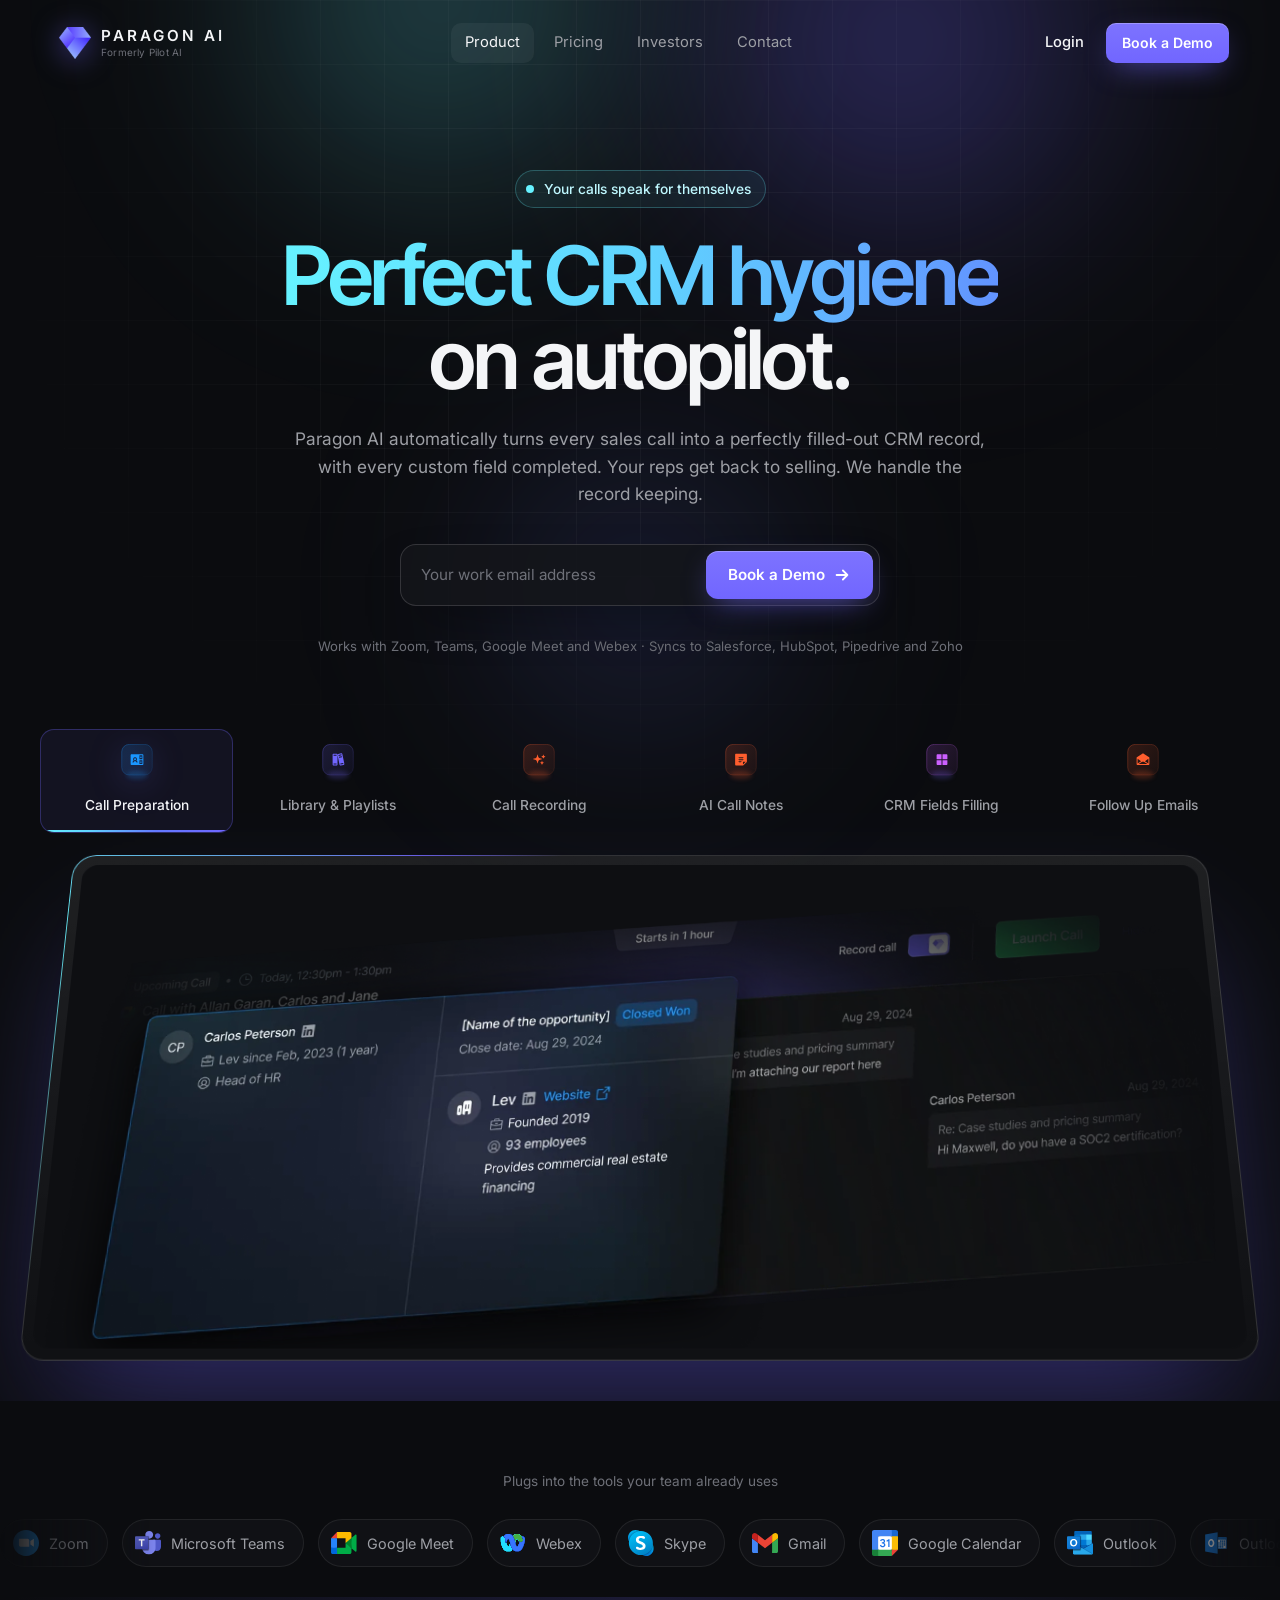
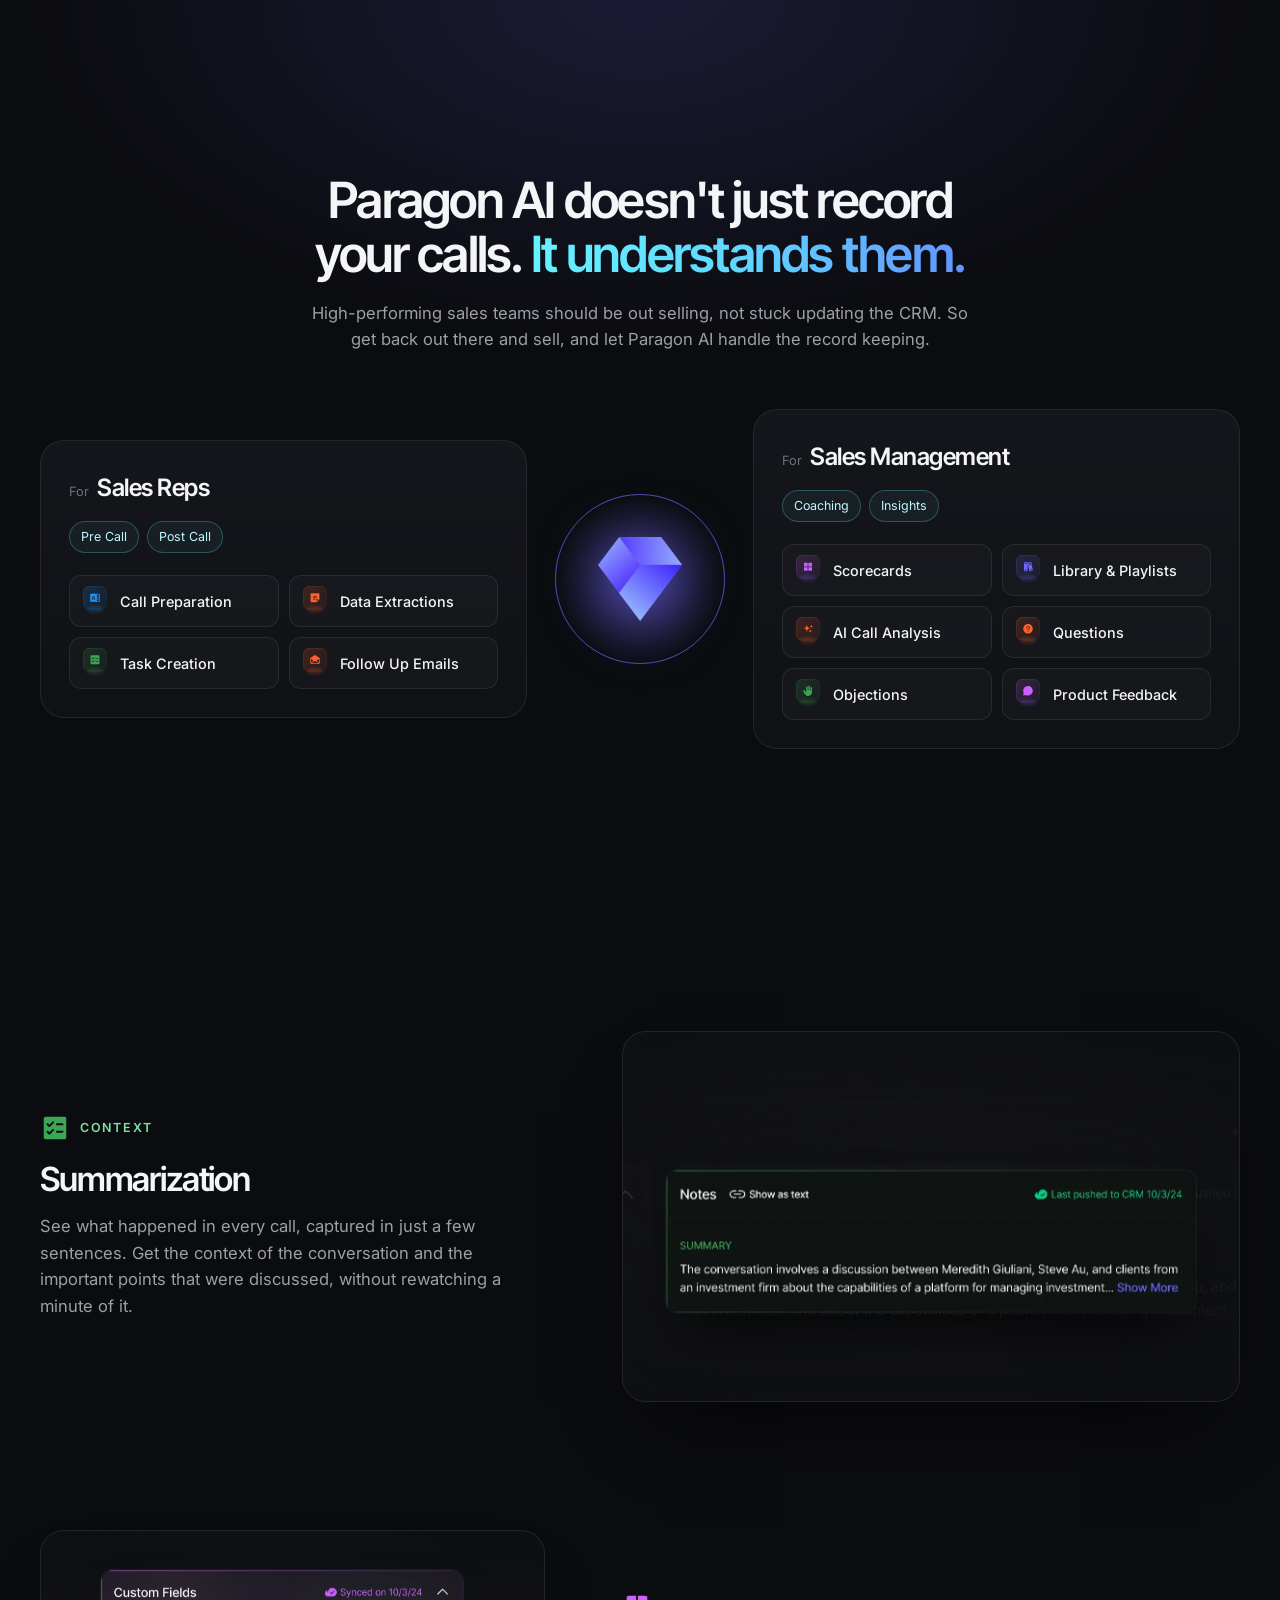
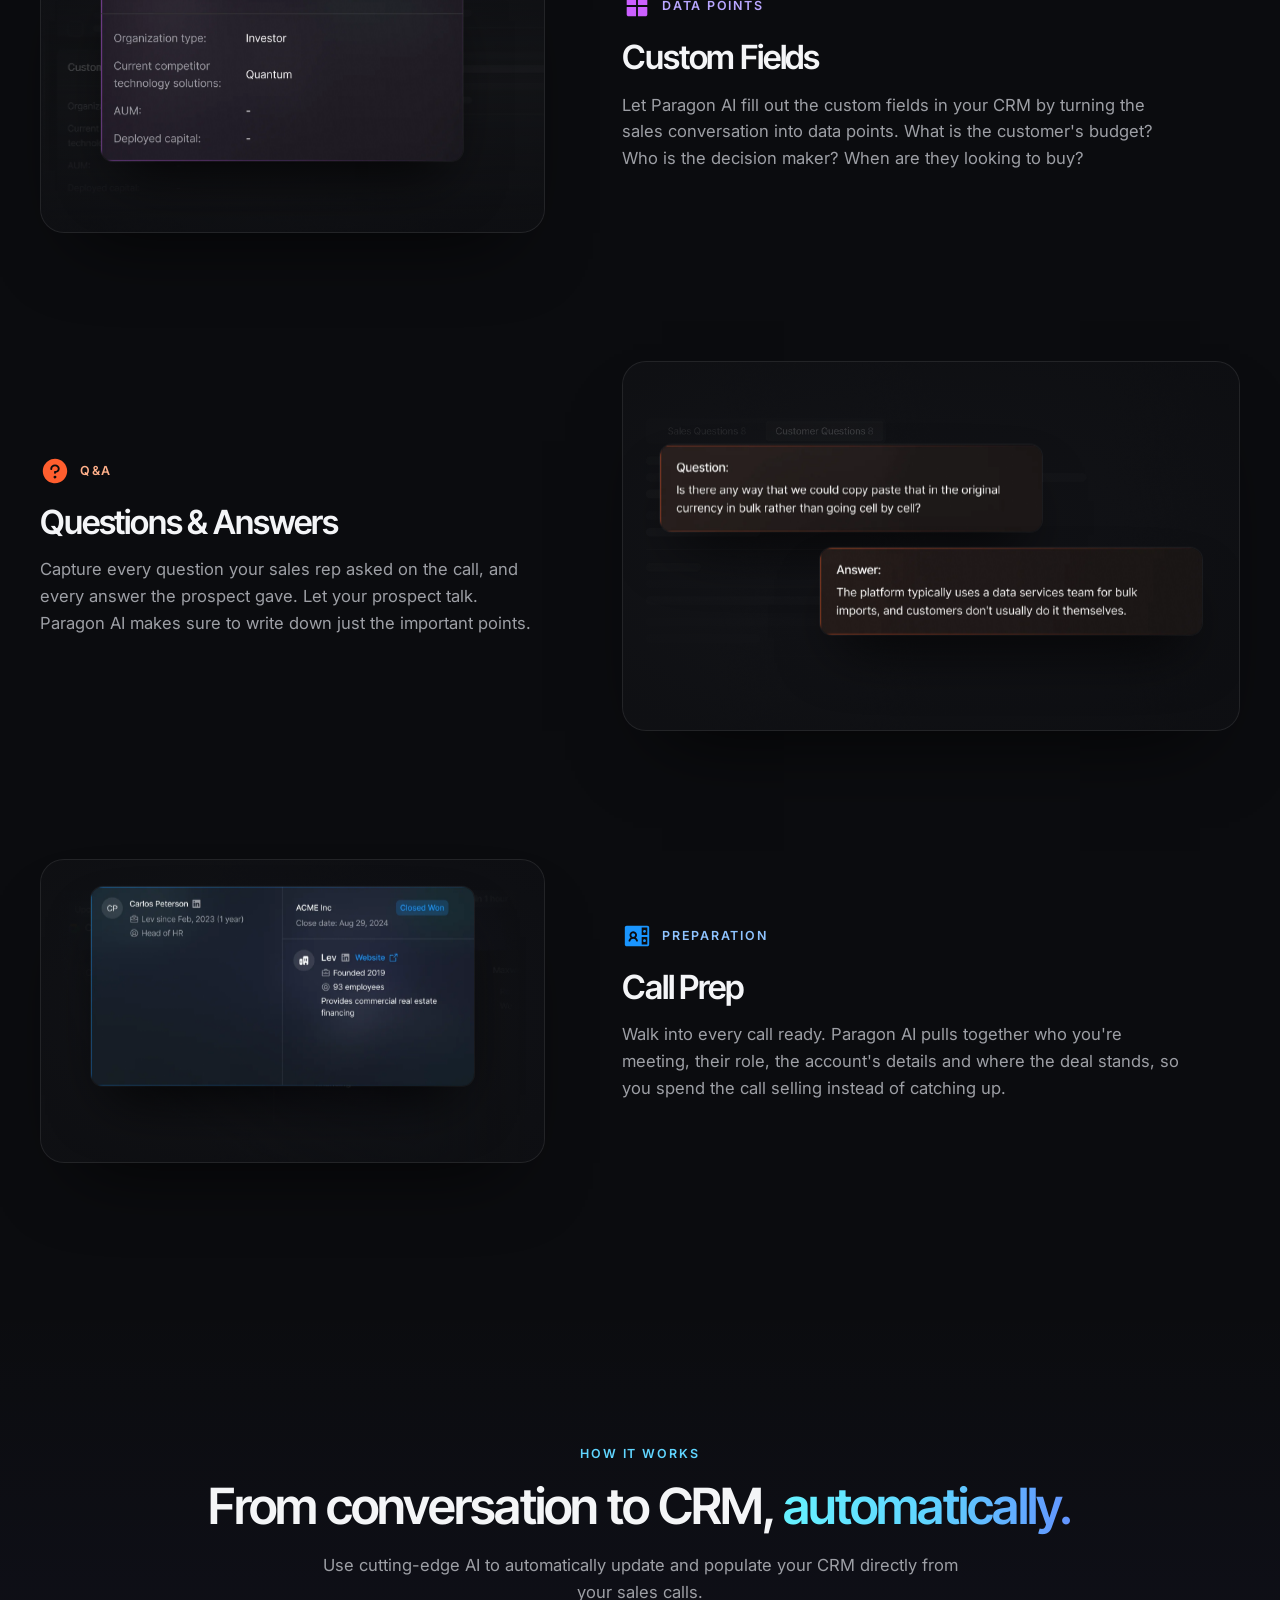
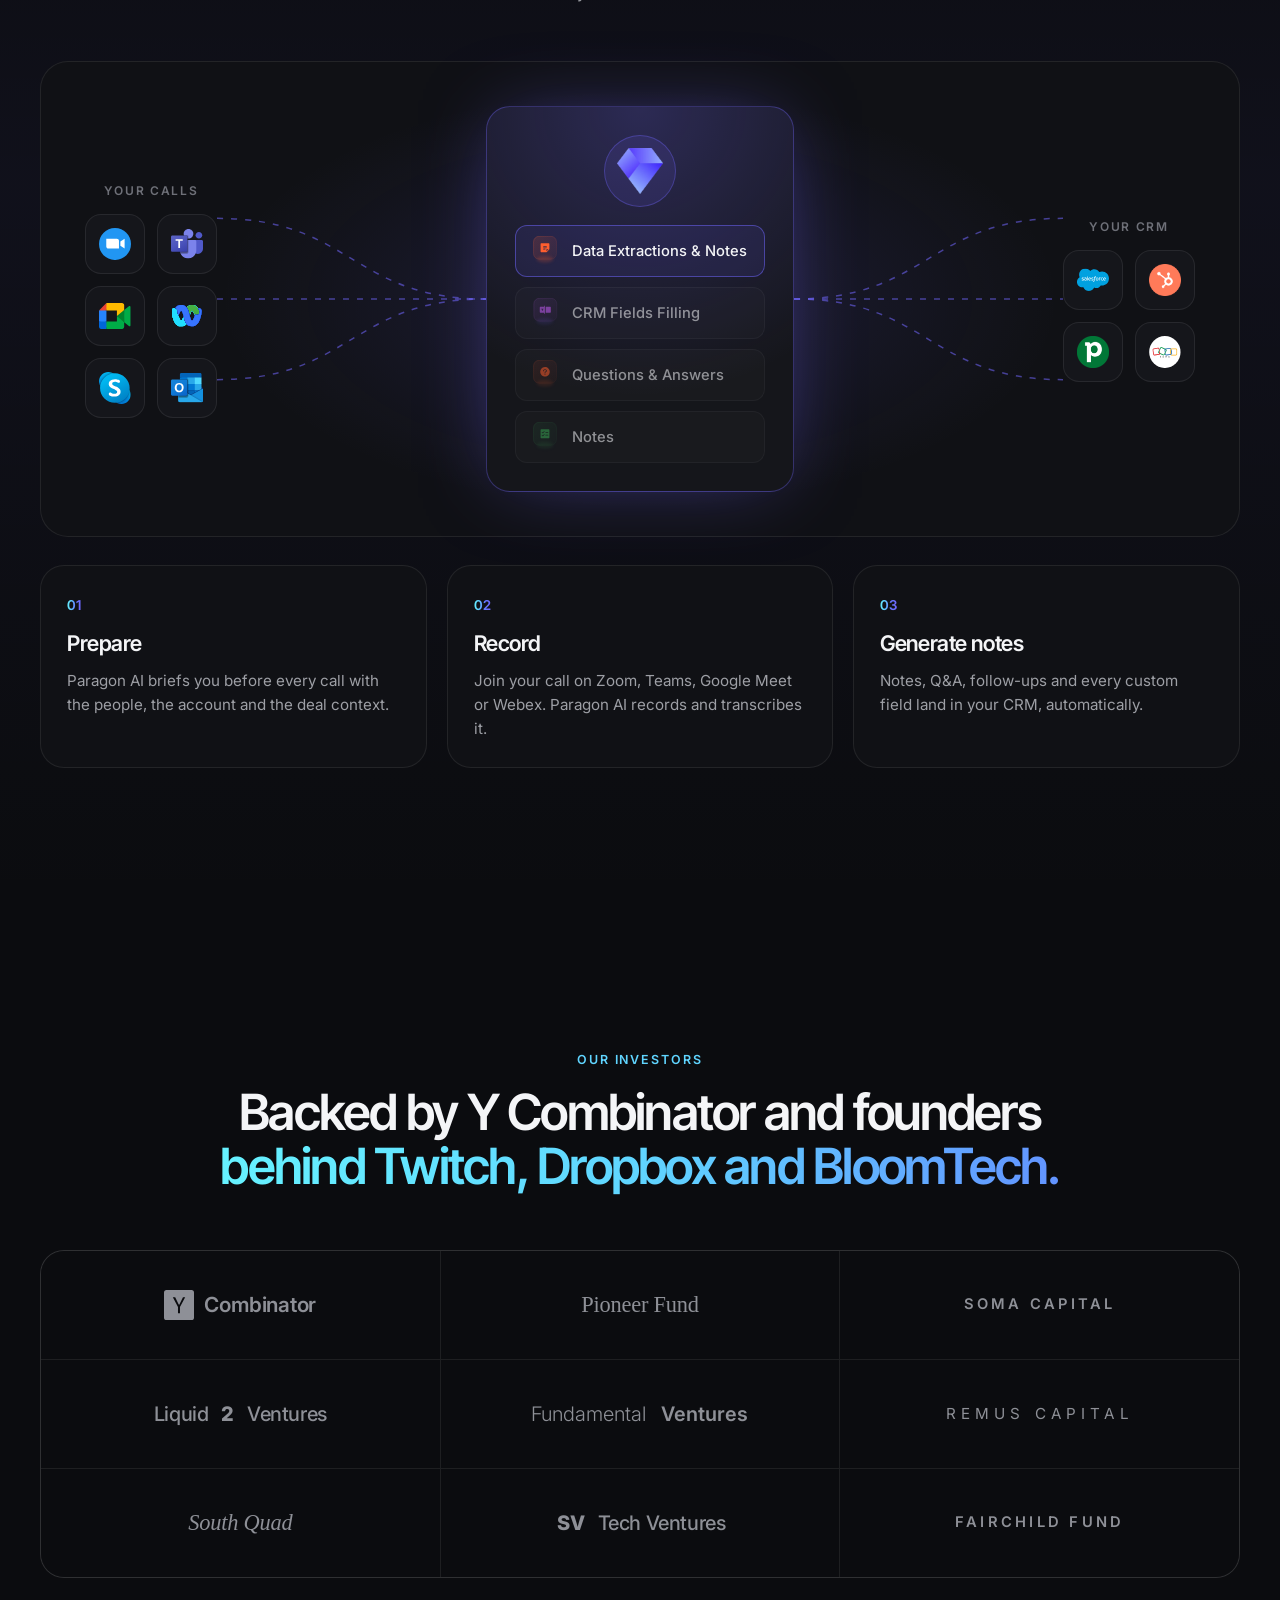
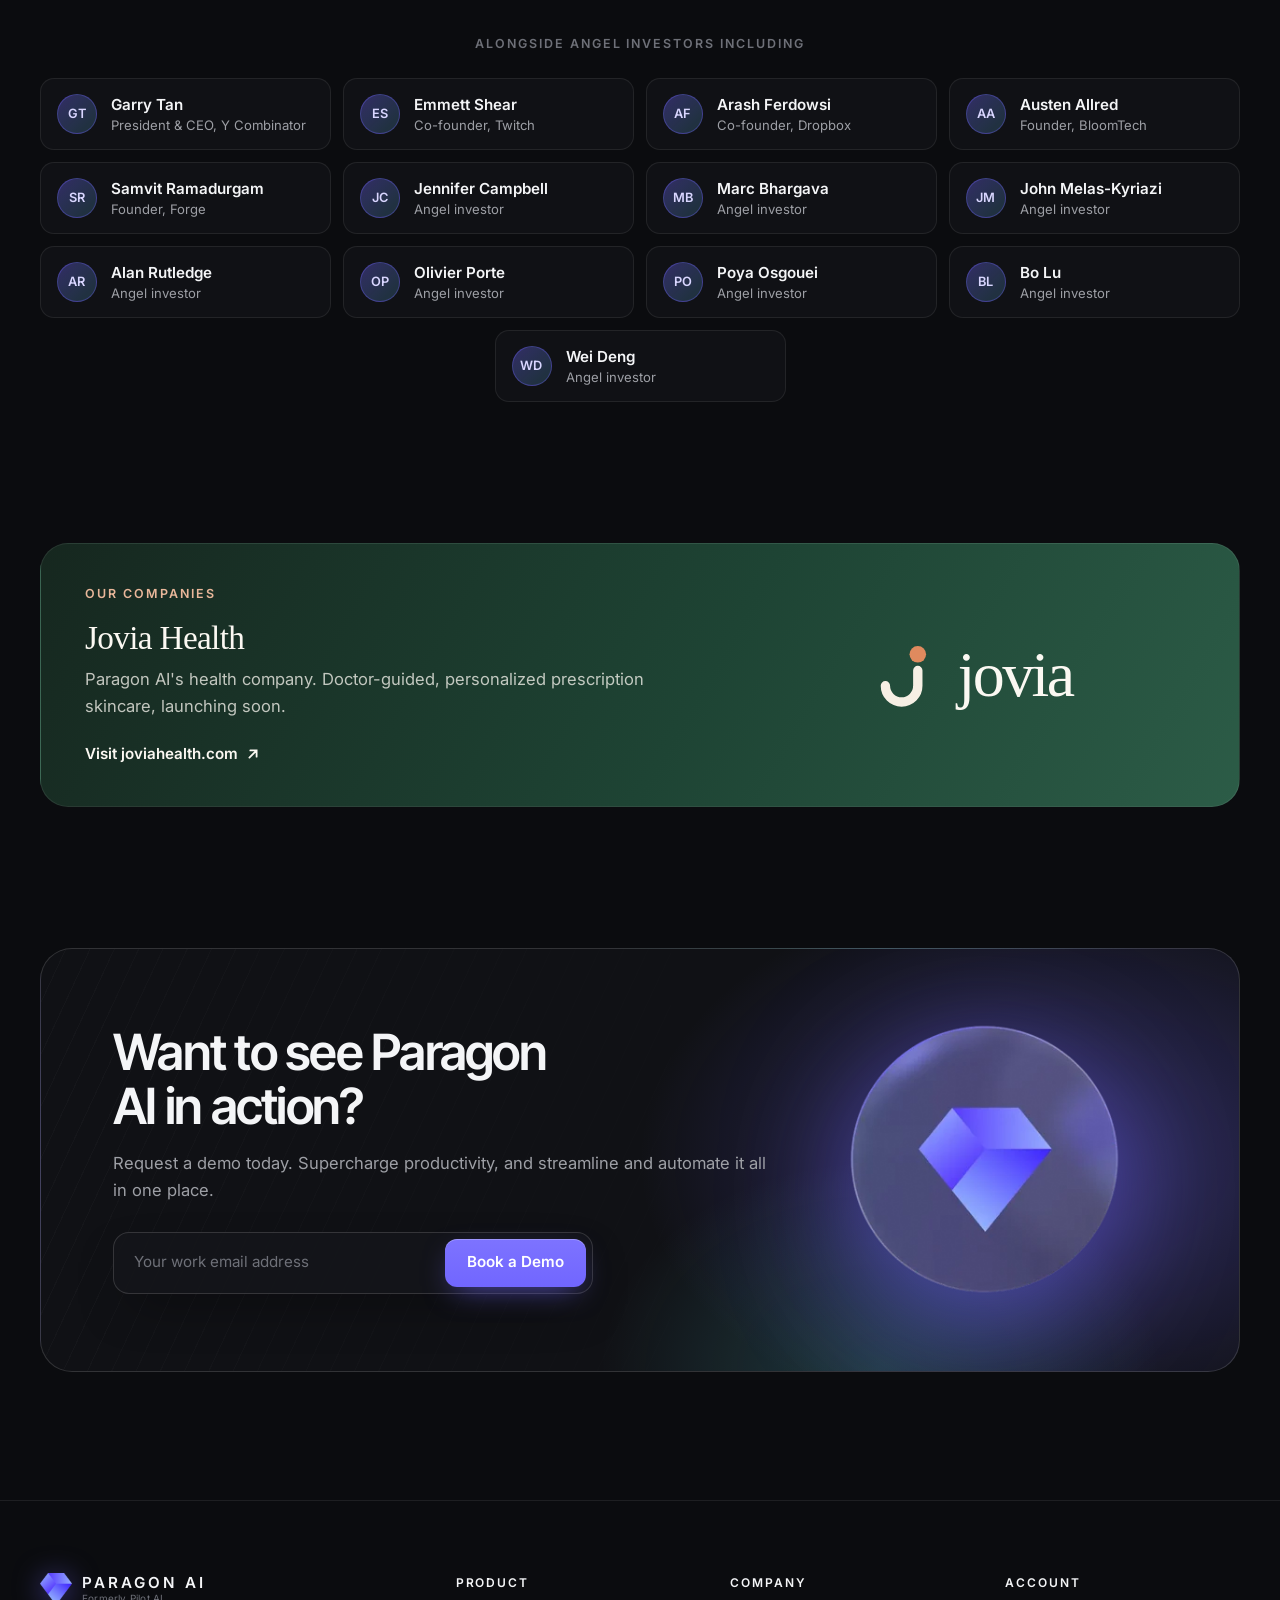
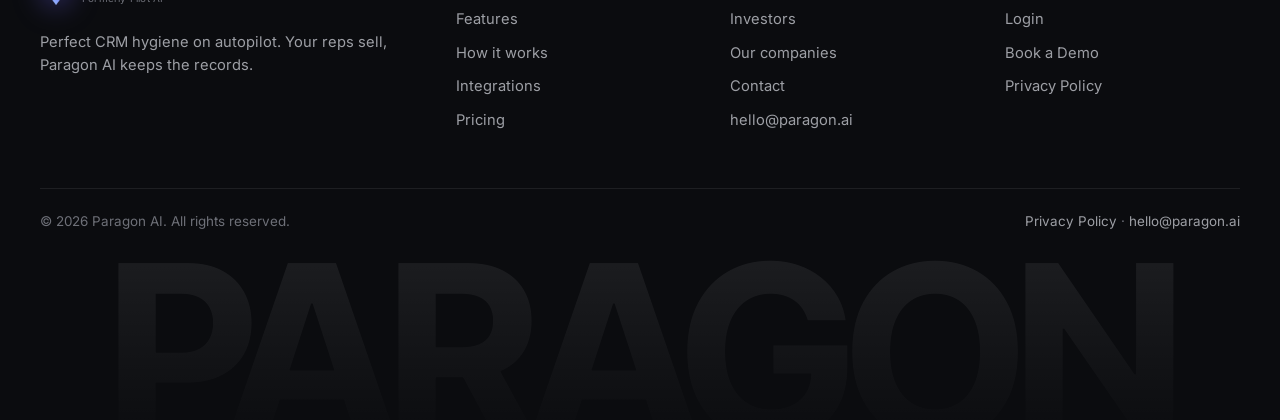
==== index.html @ 152d67f1 "Deploy site" ====
<!doctype html>
<html lang="en">
<head>
  <meta charset="utf-8">
  <meta name="viewport" content="width=device-width, initial-scale=1, viewport-fit=cover">
  <title>Paragon AI · Perfect CRM hygiene on autopilot</title>
  <meta name="description" content="Paragon AI automatically turns every sales call into perfectly filled-out CRM records, with every custom field completed. Call prep, recording, AI notes, CRM field filling and follow-up emails.">
  <link rel="canonical" href="https://sales.paragon.ai/">
  <meta name="theme-color" content="#0B0C0F">
  <meta property="og:type" content="website">
  <meta property="og:site_name" content="Paragon AI">
  <meta property="og:title" content="Paragon AI · Perfect CRM hygiene on autopilot">
  <meta property="og:description" content="Paragon AI automatically turns every sales call into perfectly filled-out CRM records, with every custom field completed. Call prep, recording, AI notes, CRM field filling and follow-up emails.">
  <meta property="og:url" content="https://sales.paragon.ai/">
  <meta property="og:image" content="https://sales.paragon.ai/assets/og-image.jpg">
  <meta property="og:image:width" content="1200">
  <meta property="og:image:height" content="630">
  <meta name="twitter:card" content="summary_large_image">
  <meta name="twitter:title" content="Paragon AI · Perfect CRM hygiene on autopilot">
  <meta name="twitter:description" content="Paragon AI automatically turns every sales call into perfectly filled-out CRM records, with every custom field completed. Call prep, recording, AI notes, CRM field filling and follow-up emails.">
  <meta name="twitter:image" content="https://sales.paragon.ai/assets/og-image.jpg">
  <link rel="icon" href="/favicon.png" type="image/png" sizes="96x96">
  <link rel="icon" href="/favicon-32.png" type="image/png" sizes="32x32">
  <link rel="apple-touch-icon" href="/apple-touch-icon.png">
  <link rel="preconnect" href="https://fonts.googleapis.com">
  <link rel="preconnect" href="https://fonts.gstatic.com" crossorigin>
  <link href="https://fonts.googleapis.com/css2?family=Inter:wght@300;400;500;600;700&family=Inter+Tight:wght@500;600;700&display=swap" rel="stylesheet">
  <link rel="stylesheet" href="/styles.css">
  
</head>
<body class="page-home">
<a class="skip" href="#main">Skip to content</a>
<header class="nav">
  <div class="nav__inner">
    <a class="brand" href="/" aria-label="Paragon AI home">
      <img src="/assets/logos/paragon-gem-96.png" alt="" width="34" height="34">
      <span class="brand__text"><span class="brand__name">PARAGON AI</span><span class="brand__sub">Formerly Pilot AI</span></span>
    </a>
    <nav class="nav__links" id="nav-links" aria-label="Primary">
      <a href="/" aria-current="page">Product</a>
      <a href="/pricing/">Pricing</a>
      <a href="/#investors">Investors</a>
      <a href="/contact-us/">Contact</a>
      <a class="nav__login nav__login--mobile" href="https://app.paragon.ai/">Login</a>
    </nav>
    <div class="nav__actions">
      <a class="nav__login" href="https://app.paragon.ai/">Login</a>
      <button class="btn btn--primary btn--sm" type="button" data-demo>Book a Demo</button>
      <button class="nav__toggle" type="button" aria-expanded="false" aria-controls="nav-links" aria-label="Open menu"><span></span><span></span></button>
    </div>
  </div>
</header>

<main id="main">
<!-- HERO -->
<section class="hero" aria-labelledby="hero-title">
  <div class="aurora" aria-hidden="true"><span></span><span></span><span></span></div>
  <div class="gridlines" aria-hidden="true"></div>
  <div class="wrap hero__inner">
    <p class="pill reveal"><span class="pill__dot"></span>Your calls speak for themselves</p>
    <h1 id="hero-title" class="hero__title reveal" data-d="1"><span class="grad">Perfect CRM hygiene</span><br> on autopilot.</h1>
    <p class="hero__sub reveal" data-d="2">Paragon AI automatically turns every sales call into a perfectly filled-out CRM record, with every custom field completed. Your reps get back to selling. We handle the record keeping.</p>
    <form class="demo-form reveal" data-d="3" data-demo-form novalidate>
      <label class="sr-only" for="hero-email">Work email</label>
      <input id="hero-email" type="email" name="email" placeholder="Your work email address" autocomplete="email" required>
      <button class="btn btn--primary" type="submit">Book a Demo <svg viewBox="0 0 20 20" aria-hidden="true"><path d="M4 10h12M11 5l5 5-5 5"/></svg></button>
      <p class="demo-form__err" role="alert"></p>
    </form>
    <p class="hero__meta reveal" data-d="4">Works with Zoom, Teams, Google Meet and Webex · Syncs to Salesforce, HubSpot, Pipedrive and Zoho</p>
  </div>

  <!-- Product tour -->
  <div class="wrap tour reveal" data-d="2" id="features">
    <div class="tour__tabs" role="tablist" aria-label="Paragon AI features">
      <button role="tab" id="t-prep" aria-controls="p-prep" aria-selected="true" class="tour__tab"><img src="/assets/icons/call-prep.svg" alt="" width="28" height="28">Call Preparation<i class="tour__bar"></i></button>
      <button role="tab" id="t-lib" aria-controls="p-lib" aria-selected="false" tabindex="-1" class="tour__tab"><img src="/assets/icons/library.svg" alt="" width="28" height="28">Library &amp; Playlists<i class="tour__bar"></i></button>
      <button role="tab" id="t-rec" aria-controls="p-rec" aria-selected="false" tabindex="-1" class="tour__tab"><img src="/assets/icons/ai-analysis.svg" alt="" width="28" height="28">Call Recording<i class="tour__bar"></i></button>
      <button role="tab" id="t-notes" aria-controls="p-notes" aria-selected="false" tabindex="-1" class="tour__tab"><img src="/assets/icons/data-extractions.svg" alt="" width="28" height="28">AI Call Notes<i class="tour__bar"></i></button>
      <button role="tab" id="t-crm" aria-controls="p-crm" aria-selected="false" tabindex="-1" class="tour__tab"><img src="/assets/icons/scorecards.svg" alt="" width="28" height="28">CRM Fields Filling<i class="tour__bar"></i></button>
      <button role="tab" id="t-mail" aria-controls="p-mail" aria-selected="false" tabindex="-1" class="tour__tab"><img src="/assets/icons/follow-up.svg" alt="" width="28" height="28">Follow Up Emails<i class="tour__bar"></i></button>
    </div>
    <div class="tour__stage" data-tilt>
      <div class="tour__glow" aria-hidden="true"></div>
      <figure role="tabpanel" id="p-prep" aria-labelledby="t-prep" class="tour__panel is-active"><img src="/assets/img/tab-call-preparation.webp" alt="Paragon AI call preparation view showing the upcoming call, participants and account context" width="1800" height="701"></figure>
      <figure role="tabpanel" id="p-lib" aria-labelledby="t-lib" class="tour__panel" hidden><img src="/assets/img/tab-library-playlists.webp" alt="Library and playlists of recorded sales calls" width="1800" height="771" loading="lazy"></figure>
      <figure role="tabpanel" id="p-rec" aria-labelledby="t-rec" class="tour__panel" hidden><img src="/assets/img/tab-call-recording.webp" alt="A call in progress being recorded by Paragon AI" width="1800" height="752" loading="lazy"></figure>
      <figure role="tabpanel" id="p-notes" aria-labelledby="t-notes" class="tour__panel" hidden><img src="/assets/img/tab-ai-call-notes.webp" alt="AI-generated call notes with a summary of the conversation" width="1800" height="760" loading="lazy"></figure>
      <figure role="tabpanel" id="p-crm" aria-labelledby="t-crm" class="tour__panel" hidden><img src="/assets/img/tab-crm-fields.webp" alt="CRM custom fields automatically filled from a sales call" width="1800" height="684" loading="lazy"></figure>
      <figure role="tabpanel" id="p-mail" aria-labelledby="t-mail" class="tour__panel" hidden><img src="/assets/img/tab-follow-up-emails.webp" alt="An automatically drafted follow-up email after a call" width="1800" height="751" loading="lazy"></figure>
    </div>
  </div>
</section>

<!-- INTEGRATIONS MARQUEE -->
<section class="logos-strip" id="integrations" aria-labelledby="int-title">
  <p id="int-title" class="logos-strip__label">Plugs into the tools your team already uses</p>
  <div class="marquee">
    <ul class="marquee__track">
      <li><img src="/assets/logos/zoom.svg" alt="Zoom" width="36" height="36" loading="lazy"><span>Zoom</span></li><li><img src="/assets/logos/teams.svg" alt="Microsoft Teams" width="36" height="36" loading="lazy"><span>Microsoft Teams</span></li><li><img src="/assets/logos/google-meet.svg" alt="Google Meet" width="36" height="36" loading="lazy"><span>Google Meet</span></li><li><img src="/assets/logos/webex.svg" alt="Webex" width="36" height="36" loading="lazy"><span>Webex</span></li><li><img src="/assets/logos/skype.svg" alt="Skype" width="36" height="36" loading="lazy"><span>Skype</span></li><li><img src="/assets/logos/gmail.svg" alt="Gmail" width="36" height="36" loading="lazy"><span>Gmail</span></li><li><img src="/assets/logos/google-calendar.svg" alt="Google Calendar" width="36" height="36" loading="lazy"><span>Google Calendar</span></li><li><img src="/assets/logos/outlook.svg" alt="Outlook" width="36" height="36" loading="lazy"><span>Outlook</span></li><li><img src="/assets/logos/outlook-calendar.svg" alt="Outlook Calendar" width="36" height="36" loading="lazy"><span>Outlook Calendar</span></li><li><img src="/assets/logos/chrome.svg" alt="Chrome" width="36" height="36" loading="lazy"><span>Chrome</span></li><li><img src="/assets/logos/salesforce.svg" alt="Salesforce" width="36" height="36" loading="lazy"><span>Salesforce</span></li><li><img src="/assets/logos/hubspot.svg" alt="HubSpot" width="36" height="36" loading="lazy"><span>HubSpot</span></li><li><img src="/assets/logos/pipedrive.svg" alt="Pipedrive" width="36" height="36" loading="lazy"><span>Pipedrive</span></li><li><img src="/assets/logos/zoho.svg" alt="Zoho" width="36" height="36" loading="lazy"><span>Zoho</span></li><li aria-hidden="true"><img src="/assets/logos/zoom.svg" alt="" width="36" height="36" loading="lazy"><span>Zoom</span></li><li aria-hidden="true"><img src="/assets/logos/teams.svg" alt="" width="36" height="36" loading="lazy"><span>Microsoft Teams</span></li><li aria-hidden="true"><img src="/assets/logos/google-meet.svg" alt="" width="36" height="36" loading="lazy"><span>Google Meet</span></li><li aria-hidden="true"><img src="/assets/logos/webex.svg" alt="" width="36" height="36" loading="lazy"><span>Webex</span></li><li aria-hidden="true"><img src="/assets/logos/skype.svg" alt="" width="36" height="36" loading="lazy"><span>Skype</span></li><li aria-hidden="true"><img src="/assets/logos/gmail.svg" alt="" width="36" height="36" loading="lazy"><span>Gmail</span></li><li aria-hidden="true"><img src="/assets/logos/google-calendar.svg" alt="" width="36" height="36" loading="lazy"><span>Google Calendar</span></li><li aria-hidden="true"><img src="/assets/logos/outlook.svg" alt="" width="36" height="36" loading="lazy"><span>Outlook</span></li><li aria-hidden="true"><img src="/assets/logos/outlook-calendar.svg" alt="" width="36" height="36" loading="lazy"><span>Outlook Calendar</span></li><li aria-hidden="true"><img src="/assets/logos/chrome.svg" alt="" width="36" height="36" loading="lazy"><span>Chrome</span></li><li aria-hidden="true"><img src="/assets/logos/salesforce.svg" alt="" width="36" height="36" loading="lazy"><span>Salesforce</span></li><li aria-hidden="true"><img src="/assets/logos/hubspot.svg" alt="" width="36" height="36" loading="lazy"><span>HubSpot</span></li><li aria-hidden="true"><img src="/assets/logos/pipedrive.svg" alt="" width="36" height="36" loading="lazy"><span>Pipedrive</span></li><li aria-hidden="true"><img src="/assets/logos/zoho.svg" alt="" width="36" height="36" loading="lazy"><span>Zoho</span></li>
    </ul>
  </div>
</section>

<!-- AUTOPILOT / UNDERSTANDS -->
<section class="section autopilot" aria-labelledby="ap-title">
  <div class="wrap">
    <div class="head head--center">
      <p class="eyebrow reveal">CRM Autopilot</p>
      <h2 id="ap-title" class="h2 reveal" data-d="1">Paragon AI doesn't just record your calls. <span class="grad">It understands them.</span></h2>
      <p class="lead reveal" data-d="2">High-performing sales teams should be out selling, not stuck updating the CRM. So get back out there and sell, and let Paragon AI handle the record keeping.</p>
    </div>
    <div class="audiences">
      <article class="aud reveal" data-d="1">
        <div class="aud__head"><span class="aud__k">For</span><h3>Sales Reps</h3></div>
        <div class="aud__phases"><span>Pre Call</span><span>Post Call</span></div>
        <ul class="caps">
          <li><img src="/assets/icons/call-prep.svg" alt="" width="32" height="32">Call Preparation</li>
          <li><img src="/assets/icons/data-extractions.svg" alt="" width="32" height="32">Data Extractions</li>
          <li><img src="/assets/icons/task.svg" alt="" width="32" height="32">Task Creation</li>
          <li><img src="/assets/icons/follow-up.svg" alt="" width="32" height="32">Follow Up Emails</li>
        </ul>
      </article>
      <div class="aud__core reveal" data-d="2" aria-hidden="true">
        <div class="core"><span class="core__ring"></span><span class="core__ring core__ring--2"></span><img src="/assets/logos/paragon-gem-256.webp" alt="" width="84" height="84"></div>
      </div>
      <article class="aud reveal" data-d="3">
        <div class="aud__head"><span class="aud__k">For</span><h3>Sales Management</h3></div>
        <div class="aud__phases"><span>Coaching</span><span>Insights</span></div>
        <ul class="caps">
          <li><img src="/assets/icons/scorecards.svg" alt="" width="32" height="32">Scorecards</li>
          <li><img src="/assets/icons/library.svg" alt="" width="32" height="32">Library &amp; Playlists</li>
          <li><img src="/assets/icons/ai-analysis.svg" alt="" width="32" height="32">AI Call Analysis</li>
          <li><img src="/assets/icons/questions.svg" alt="" width="32" height="32">Questions</li>
          <li><img src="/assets/icons/objections.svg" alt="" width="32" height="32">Objections</li>
          <li><img src="/assets/icons/feedback.svg" alt="" width="32" height="32">Product Feedback</li>
        </ul>
      </article>
    </div>
  </div>
</section>

<!-- FEATURE DEEP DIVES -->
<section class="section features" aria-label="Features">
  <div class="wrap">
    <article class="feat">
      <div class="feat__copy">
        <p class="tag reveal"><img src="/assets/icons/context.svg" alt="" width="28" height="28">Context</p>
        <h2 class="h3 reveal" data-d="1">Summarization</h2>
        <p class="body reveal" data-d="2">See what happened in every call, captured in just a few sentences. Get the context of the conversation and the important points that were discussed, without rewatching a minute of it.</p>
      </div>
      <div class="feat__media reveal" data-d="1">
        <img class="feat__bg" src="/assets/img/feat-summary-bg.webp" alt="" width="1200" height="673" loading="lazy">
        <img class="feat__card feat__card--a" src="/assets/img/card-notes.webp" alt="Notes card with an AI summary of a sales conversation, pushed to the CRM" width="1100" height="295" loading="lazy" data-float>
      </div>
    </article>
    <article class="feat feat--flip">
      <div class="feat__copy">
        <p class="tag tag--violet reveal"><img src="/assets/icons/datapoints.svg" alt="" width="28" height="28">Data points</p>
        <h2 class="h3 reveal" data-d="1">Custom Fields</h2>
        <p class="body reveal" data-d="2">Let Paragon AI fill out the custom fields in your CRM by turning the sales conversation into data points. What is the customer's budget? Who is the decision maker? When are they looking to buy?</p>
      </div>
      <div class="feat__media reveal" data-d="1">
        <img class="feat__bg" src="/assets/img/feat-fields-bg.webp" alt="" width="1200" height="673" loading="lazy">
        <img class="feat__card feat__card--b" src="/assets/img/card-custom-fields.webp" alt="Custom fields card synced to the CRM, including organization type and competitor technology" width="1100" height="581" loading="lazy" data-float>
      </div>
    </article>
    <article class="feat">
      <div class="feat__copy">
        <p class="tag tag--orange reveal"><img src="/assets/icons/qa.svg" alt="" width="28" height="28">Q&amp;A</p>
        <h2 class="h3 reveal" data-d="1">Questions &amp; Answers</h2>
        <p class="body reveal" data-d="2">Capture every question your sales rep asked on the call, and every answer the prospect gave. Let your prospect talk. Paragon AI makes sure to write down just the important points.</p>
      </div>
      <div class="feat__media reveal" data-d="1">
        <img class="feat__bg" src="/assets/img/feat-qa-bg.webp" alt="" width="1200" height="673" loading="lazy">
        <img class="feat__card feat__card--q" src="/assets/img/card-question.webp" alt="A question captured from the call" width="1100" height="252" loading="lazy" data-float>
        <img class="feat__card feat__card--ans" src="/assets/img/card-answer.webp" alt="The prospect's answer captured from the call" width="1100" height="251" loading="lazy" data-float="-1">
      </div>
    </article>
    <article class="feat feat--flip">
      <div class="feat__copy">
        <p class="tag tag--blue reveal"><img src="/assets/icons/preparation.svg" alt="" width="28" height="28">Preparation</p>
        <h2 class="h3 reveal" data-d="1">Call Prep</h2>
        <p class="body reveal" data-d="2">Walk into every call ready. Paragon AI pulls together who you're meeting, their role, the account's details and where the deal stands, so you spend the call selling instead of catching up.</p>
      </div>
      <div class="feat__media reveal" data-d="1">
        <img class="feat__bg" src="/assets/img/feat-prep-bg.webp" alt="" width="1200" height="673" loading="lazy">
        <img class="feat__card feat__card--c" src="/assets/img/card-call-prep.webp" alt="Call prep card with participant details, company information and close date" width="1100" height="572" loading="lazy" data-float>
      </div>
    </article>
  </div>
</section>

<!-- HOW IT WORKS -->
<section class="section how" id="how" aria-labelledby="how-title">
  <div class="wrap">
    <div class="head head--center">
      <p class="eyebrow reveal">How it works</p>
      <h2 id="how-title" class="h2 reveal" data-d="1">From conversation to CRM, <span class="grad">automatically.</span></h2>
      <p class="lead reveal" data-d="2">Use cutting-edge AI to automatically update and populate your CRM directly from your sales calls.</p>
    </div>
    <div class="flow reveal" data-d="2">
      <div class="flow__col flow__col--in">
        <span class="flow__label">Your calls</span>
        <ul class="flow__icons">
          <li><img src="/assets/logos/zoom.svg" alt="Zoom" width="40" height="40"></li>
          <li><img src="/assets/logos/teams.svg" alt="Microsoft Teams" width="40" height="40"></li>
          <li><img src="/assets/logos/google-meet.svg" alt="Google Meet" width="40" height="40"></li>
          <li><img src="/assets/logos/webex.svg" alt="Webex" width="40" height="40"></li>
          <li><img src="/assets/logos/skype.svg" alt="Skype" width="40" height="40"></li>
          <li><img src="/assets/logos/outlook.svg" alt="Outlook" width="40" height="40"></li>
        </ul>
      </div>
      <svg class="flow__wire flow__wire--l" viewBox="0 0 120 300" preserveAspectRatio="none" aria-hidden="true"><path d="M0 40 C60 40 60 150 120 150"/><path d="M0 150 H120"/><path d="M0 260 C60 260 60 150 120 150"/></svg>
      <div class="flow__core">
        <div class="flow__gem"><img src="/assets/logos/paragon-gem-256.webp" alt="Paragon AI" width="64" height="64"></div>
        <ol class="flow__steps">
          <li><img src="/assets/icons/hiw-extract.svg" alt="" width="32" height="32"><span>Data Extractions &amp; Notes</span></li>
          <li><img src="/assets/icons/hiw-fields.svg" alt="" width="32" height="32"><span>CRM Fields Filling</span></li>
          <li><img src="/assets/icons/hiw-qa.svg" alt="" width="32" height="32"><span>Questions &amp; Answers</span></li>
          <li><img src="/assets/icons/hiw-notes.svg" alt="" width="32" height="32"><span>Notes</span></li>
        </ol>
      </div>
      <svg class="flow__wire flow__wire--r" viewBox="0 0 120 300" preserveAspectRatio="none" aria-hidden="true"><path d="M0 150 C60 150 60 40 120 40"/><path d="M0 150 H120"/><path d="M0 150 C60 150 60 260 120 260"/></svg>
      <div class="flow__col flow__col--out">
        <span class="flow__label">Your CRM</span>
        <ul class="flow__icons">
          <li><img src="/assets/logos/salesforce.svg" alt="Salesforce" width="40" height="40"></li>
          <li><img src="/assets/logos/hubspot.svg" alt="HubSpot" width="40" height="40"></li>
          <li><img src="/assets/logos/pipedrive.svg" alt="Pipedrive" width="40" height="40"></li>
          <li><img src="/assets/logos/zoho.svg" alt="Zoho" width="40" height="40"></li>
        </ul>
      </div>
    </div>
    <ol class="steps3">
      <li class="reveal" data-d="1"><span class="steps3__n">01</span><h3>Prepare</h3><p>Paragon AI briefs you before every call with the people, the account and the deal context.</p></li>
      <li class="reveal" data-d="2"><span class="steps3__n">02</span><h3>Record</h3><p>Join your call on Zoom, Teams, Google Meet or Webex. Paragon AI records and transcribes it.</p></li>
      <li class="reveal" data-d="3"><span class="steps3__n">03</span><h3>Generate notes</h3><p>Notes, Q&amp;A, follow-ups and every custom field land in your CRM, automatically.</p></li>
    </ol>
  </div>
</section>

<!-- INVESTORS -->
<section class="section investors" id="investors" aria-labelledby="inv-title">
  <div class="wrap">
    <div class="head head--center">
      <p class="eyebrow reveal">Our investors</p>
      <h2 id="inv-title" class="h2 reveal" data-d="1">Backed by Y Combinator and founders <span class="grad">behind Twitch, Dropbox and BloomTech.</span></h2>
    </div>
    <ul class="firms reveal" data-d="2" aria-label="Investment firms">
      <li class="firm firm--yc"><svg viewBox="0 0 256 256" aria-hidden="true"><rect width="256" height="256" rx="22" fill="currentColor"/><path d="M119.373653,144.745813 L75.43296,62.4315733 L95.5144533,62.4315733 L121.36192,114.52416 C121.759575,115.452022 122.2235,116.413008 122.753707,117.407147 C123.283914,118.401285 123.747838,119.428546 124.145493,120.48896 C124.410597,120.886615 124.609422,121.251127 124.741973,121.582507 C124.874525,121.913886 125.007075,122.212123 125.139627,122.477227 C125.802386,123.802744 126.39886,125.095105 126.929067,126.354347 C127.459274,127.613589 127.923198,128.773399 128.320853,129.833813 C129.381268,127.580433 130.541078,125.1614 131.80032,122.57664 C133.059562,119.99188 134.351922,117.307747 135.67744,114.52416 L161.92256,62.4315733 L180.612267,62.4315733 L136.27392,145.739947 L136.27392,198.826667 L119.373653,198.826667 L119.373653,144.745813 Z" fill="#0B0C0F"/></svg><span aria-hidden="true">Combinator</span><span class="sr-only">Y Combinator</span></li>
      <li class="firm firm--serif">Pioneer Fund</li>
      <li class="firm firm--caps">Soma Capital</li>
      <li class="firm firm--bold">Liquid <b>2</b> Ventures</li>
      <li class="firm firm--light">Fundamental <b>Ventures</b></li>
      <li class="firm firm--wide">Remus Capital</li>
      <li class="firm firm--serif firm--italic">South Quad</li>
      <li class="firm firm--bold"><b>SV</b> Tech Ventures</li>
      <li class="firm firm--caps">Fairchild Fund</li>
    </ul>
    <p class="angels__label reveal">Alongside angel investors including</p>
    <ul class="angels" aria-label="Angel investors">
      <li class="angel reveal" data-d="1"><span class="angel__av" aria-hidden="true">GT</span><span><b>Garry Tan</b><small>President &amp; CEO, Y Combinator</small></span></li>
      <li class="angel reveal" data-d="2"><span class="angel__av" aria-hidden="true">ES</span><span><b>Emmett Shear</b><small>Co-founder, Twitch</small></span></li>
      <li class="angel reveal" data-d="3"><span class="angel__av" aria-hidden="true">AF</span><span><b>Arash Ferdowsi</b><small>Co-founder, Dropbox</small></span></li>
      <li class="angel reveal" data-d="4"><span class="angel__av" aria-hidden="true">AA</span><span><b>Austen Allred</b><small>Founder, BloomTech</small></span></li>
      <li class="angel reveal" data-d="1"><span class="angel__av" aria-hidden="true">SR</span><span><b>Samvit Ramadurgam</b><small>Founder, Forge</small></span></li>
      <li class="angel reveal" data-d="2"><span class="angel__av" aria-hidden="true">JC</span><span><b>Jennifer Campbell</b><small>Angel investor</small></span></li>
      <li class="angel reveal" data-d="3"><span class="angel__av" aria-hidden="true">MB</span><span><b>Marc Bhargava</b><small>Angel investor</small></span></li>
      <li class="angel reveal" data-d="4"><span class="angel__av" aria-hidden="true">JM</span><span><b>John Melas-Kyriazi</b><small>Angel investor</small></span></li>
      <li class="angel reveal" data-d="1"><span class="angel__av" aria-hidden="true">AR</span><span><b>Alan Rutledge</b><small>Angel investor</small></span></li>
      <li class="angel reveal" data-d="2"><span class="angel__av" aria-hidden="true">OP</span><span><b>Olivier Porte</b><small>Angel investor</small></span></li>
      <li class="angel reveal" data-d="3"><span class="angel__av" aria-hidden="true">PO</span><span><b>Poya Osgouei</b><small>Angel investor</small></span></li>
      <li class="angel reveal" data-d="4"><span class="angel__av" aria-hidden="true">BL</span><span><b>Bo Lu</b><small>Angel investor</small></span></li>
      <li class="angel reveal" data-d="1"><span class="angel__av" aria-hidden="true">WD</span><span><b>Wei Deng</b><small>Angel investor</small></span></li>
    </ul>
  </div>
</section>

<!-- OUR COMPANIES -->
<section class="section companies" id="companies" aria-labelledby="co-title">
  <div class="wrap">
    <a class="co-card reveal" href="https://joviahealth.com" target="_blank" rel="noopener">
      <div class="co-card__copy">
        <p class="eyebrow">Our companies</p>
        <h2 id="co-title" class="h3">Jovia Health</h2>
        <p class="body">Paragon AI's health company. Doctor-guided, personalized prescription skincare, launching soon.</p>
        <span class="co-card__link">Visit joviahealth.com <svg viewBox="0 0 20 20" aria-hidden="true"><path d="M6 14L14 6M7 6h7v7"/></svg></span>
      </div>
      <div class="co-card__mark" aria-hidden="true">
        <svg viewBox="0 0 40 40"><circle cx="26" cy="8.5" r="4.6" fill="#E08A5E"/><path d="M26 17.5v8.5a9 9 0 0 1-18 0" stroke="#F6EFE4" stroke-width="5.2" stroke-linecap="round" fill="none"/></svg>
        <span>jovia</span>
      </div>
    </a>
  </div>
</section>

<!-- CTA -->
<section class="cta" aria-labelledby="cta-title">
  <div class="wrap">
    <div class="cta__card reveal">
      <div class="cta__beam" aria-hidden="true"></div>
      <img class="cta__gem" src="/assets/logos/paragon-gem-orb.webp" alt="" width="300" height="298" loading="lazy" aria-hidden="true">
      <div class="cta__copy">
        <h2 id="cta-title" class="h2">Want to see Paragon AI in action?</h2>
        <p class="lead">Request a demo today. Supercharge productivity, and streamline and automate it all in one place.</p>
        <form class="demo-form demo-form--compact" data-demo-form novalidate>
          <label class="sr-only" for="cta-email">Work email</label>
          <input id="cta-email" type="email" name="email" placeholder="Your work email address" autocomplete="email" required>
          <button class="btn btn--primary" type="submit">Book a Demo</button>
          <p class="demo-form__err" role="alert"></p>
        </form>
      </div>
    </div>
  </div>
</section>

</main>

<footer class="footer">
  <div class="wrap footer__top">
    <div class="footer__brand">
      <a class="brand" href="/" aria-label="Paragon AI home">
        <img src="/assets/logos/paragon-gem-96.png" alt="" width="34" height="34" loading="lazy">
        <span class="brand__text"><span class="brand__name">PARAGON AI</span><span class="brand__sub">Formerly Pilot AI</span></span>
      </a>
      <p>Perfect CRM hygiene on autopilot. Your reps sell, Paragon AI keeps the records.</p>
    </div>
    <nav class="footer__col" aria-label="Product"><h2>Product</h2><a href="/#features">Features</a><a href="/#how">How it works</a><a href="/#integrations">Integrations</a><a href="/pricing/">Pricing</a></nav>
    <nav class="footer__col" aria-label="Company"><h2>Company</h2><a href="/#investors">Investors</a><a href="/#companies">Our companies</a><a href="/contact-us/">Contact</a><a href="mailto:hello@paragon.ai">hello@paragon.ai</a></nav>
    <nav class="footer__col" aria-label="Account"><h2>Account</h2><a href="https://app.paragon.ai/">Login</a><button type="button" class="linklike" data-demo>Book a Demo</button><a href="/privacy-policy/">Privacy Policy</a></nav>
  </div>
  <div class="wrap footer__base">
    <p>&copy; 2026 Paragon AI. All rights reserved.</p>
    <p><a href="/privacy-policy/">Privacy Policy</a> · <a href="mailto:hello@paragon.ai">hello@paragon.ai</a></p>
  </div>
  <div class="footer__mega" aria-hidden="true">PARAGON</div>
</footer>

<!-- Book-a-demo modal: embeds Calendly. Change DEMO_URL in /main.js to switch calendars. -->
<div class="modal" id="demo-modal" role="dialog" aria-modal="true" aria-labelledby="demo-title" hidden>
  <div class="modal__backdrop" data-close></div>
  <div class="modal__panel">
    <div class="modal__head">
      <h2 id="demo-title">Book a demo with Paragon AI</h2>
      <button class="modal__close" type="button" data-close aria-label="Close"><svg viewBox="0 0 24 24" aria-hidden="true"><path d="M6 6l12 12M18 6L6 18"/></svg></button>
    </div>
    <div class="modal__body"><div class="modal__loading"><span class="spinner"></span>Loading calendar…</div></div>
    <p class="modal__foot">Trouble loading? <a id="demo-direct" href="#" target="_blank" rel="noopener">Open the calendar in a new tab</a> or email <a href="mailto:hello@paragon.ai">hello@paragon.ai</a>.</p>
  </div>
</div>

<script src="/main.js" defer></script>
</body>
</html>
---- styles.css ----
:root{
  --bg:#0B0C0F;--bg-2:#101115;--surface:#15161B;--surface-2:#1B1C22;
  --line:rgba(255,255,255,.08);--line-2:rgba(255,255,255,.14);
  --text:#F4F5F7;--muted:#9D9FA5;--dim:#6E7078;
  --violet:#7166FF;--violet-2:#5D52E1;--blue:#6379FF;--cyan:#66F2FF;--sky:#60D5FF;--green:#3BA755;
  --grad:linear-gradient(92deg,var(--cyan) 0%,var(--sky) 25%,var(--blue) 60%,var(--violet) 100%);
  --sans:"Inter",system-ui,-apple-system,"Segoe UI",sans-serif;--display:"Inter Tight","Inter",system-ui,sans-serif;
  --r:16px;--r-lg:24px;--ease:cubic-bezier(.2,.7,.2,1);
}
*,*::before,*::after{box-sizing:border-box}
html{scroll-behavior:smooth;-webkit-text-size-adjust:100%;scroll-padding-top:90px}
body{margin:0;background:var(--bg);color:var(--text);font-family:var(--sans);font-size:16px;line-height:1.6;-webkit-font-smoothing:antialiased;overflow-x:hidden}
img,svg{display:block;max-width:100%}
img{height:auto}
a{color:inherit}
h1,h2,h3,p{margin:0}
ul,ol{margin:0;padding:0;list-style:none}
figure{margin:0}
button{font:inherit;color:inherit}
.sr-only{position:absolute!important;width:1px;height:1px;padding:0;margin:-1px;overflow:hidden;clip:rect(0,0,0,0);white-space:nowrap;border:0}
.skip{position:absolute;left:12px;top:-60px;z-index:200;background:var(--violet);color:#fff;padding:10px 16px;border-radius:10px;transition:top .2s}
.skip:focus{top:12px}
:focus-visible{outline:2px solid var(--cyan);outline-offset:3px;border-radius:8px}
.wrap{width:min(1200px,100% - 48px);margin-inline:auto}
.grad{background:var(--grad);background-size:200% 100%;-webkit-background-clip:text;background-clip:text;color:transparent;animation:shimmer 8s ease-in-out infinite alternate}
@keyframes shimmer{to{background-position:100% 0}}

/* type */
.hero__title,.h1,.h2,.h3{font-family:var(--display);font-weight:600;letter-spacing:-.035em;text-wrap:balance}
.hero__title{font-size:clamp(2.6rem,6.4vw,5.4rem);line-height:1.02}
.h1{font-size:clamp(2.3rem,4.8vw,4rem);line-height:1.05}
.h2{font-size:clamp(2rem,3.9vw,3.25rem);line-height:1.08}
.h3{font-size:clamp(1.7rem,2.6vw,2.3rem);line-height:1.1}
.lead{color:var(--muted);font-size:clamp(1.02rem,1.3vw,1.15rem);max-width:40em}
.body{color:var(--muted);font-size:1.04rem;max-width:34em}
.eyebrow{font-size:.78rem;font-weight:600;letter-spacing:.16em;text-transform:uppercase;color:var(--sky);margin-bottom:16px}
.head{margin-bottom:56px}
.head--center{text-align:center;display:flex;flex-direction:column;align-items:center}
.head--center .lead{margin-top:18px}

/* buttons */
.btn{position:relative;display:inline-flex;align-items:center;justify-content:center;gap:8px;height:48px;padding:0 22px;border-radius:12px;border:0;cursor:pointer;font-weight:600;font-size:.95rem;text-decoration:none;white-space:nowrap;overflow:hidden;isolation:isolate;transition:transform .3s var(--ease),box-shadow .3s var(--ease),background .3s}
.btn svg{width:18px;height:18px;fill:none;stroke:currentColor;stroke-width:2;stroke-linecap:round;stroke-linejoin:round;transition:transform .3s var(--ease)}
.btn:hover svg{transform:translateX(3px)}
.btn--primary{background:linear-gradient(180deg,#7D73FF,var(--violet));color:#fff;box-shadow:inset 0 1px 0 rgba(255,255,255,.25),0 10px 30px -10px rgba(113,102,255,.7)}
.btn--primary::after{content:"";position:absolute;inset:0;z-index:-1;background:linear-gradient(110deg,transparent 30%,rgba(255,255,255,.35) 50%,transparent 70%);transform:translateX(-120%);transition:transform .8s var(--ease)}
.btn--primary:hover{transform:translateY(-1px);box-shadow:inset 0 1px 0 rgba(255,255,255,.25),0 16px 40px -12px rgba(113,102,255,.9)}
.btn--primary:hover::after{transform:translateX(120%)}
.btn--light{background:#fff;color:#0B0C0F}
.btn--light:hover{transform:translateY(-1px);box-shadow:0 16px 40px -14px rgba(255,255,255,.4)}
.btn--sm{height:40px;padding:0 16px;font-size:.88rem;border-radius:10px}
.btn--block{width:100%}
.linklike{background:none;border:0;padding:0;cursor:pointer;text-align:left;color:inherit;font-size:inherit}

/* nav */
.nav{position:fixed;inset:12px 0 auto;z-index:100;pointer-events:none}
.nav__inner{pointer-events:auto;width:min(1200px,100% - 32px);margin-inline:auto;display:flex;align-items:center;justify-content:space-between;gap:20px;padding:10px 10px 10px 18px;border-radius:16px;border:1px solid transparent;transition:background .35s,border-color .35s,backdrop-filter .35s}
.nav.is-scrolled .nav__inner,.nav.is-open .nav__inner{background:rgba(16,17,21,.72);border-color:var(--line);backdrop-filter:blur(16px) saturate(1.4);-webkit-backdrop-filter:blur(16px) saturate(1.4)}
.brand{display:inline-flex;align-items:center;gap:10px;text-decoration:none}
.brand img{width:32px;height:32px;filter:drop-shadow(0 4px 14px rgba(113,102,255,.5));transition:transform .5s var(--ease)}
.brand:hover img{transform:rotate(-10deg) scale(1.05)}
.brand__text{display:flex;flex-direction:column;line-height:1}
.brand__name{font-weight:600;letter-spacing:.2em;font-size:.95rem}
.brand__sub{font-size:.62rem;color:var(--dim);margin-top:4px;letter-spacing:.02em}
.nav__links{display:flex;gap:6px}
.nav__links a{padding:8px 14px;border-radius:10px;font-size:.92rem;color:var(--muted);text-decoration:none;transition:color .25s,background .25s}
.nav__links a:hover,.nav__links a[aria-current]{color:var(--text);background:rgba(255,255,255,.05)}
.nav__actions{display:flex;align-items:center;gap:8px}
.nav__login{padding:8px 14px;font-size:.92rem;font-weight:500;text-decoration:none;color:var(--text);border-radius:10px;transition:background .25s}
.nav__login:hover{background:rgba(255,255,255,.06)}
.nav__login--mobile{display:none}
.nav__toggle{display:none;width:40px;height:40px;border-radius:10px;border:1px solid var(--line);background:transparent;cursor:pointer;position:relative}
.nav__toggle span{position:absolute;left:11px;right:11px;height:1.6px;background:var(--text);border-radius:2px;transition:transform .35s var(--ease),top .35s var(--ease)}
.nav__toggle span:first-child{top:15px}.nav__toggle span:last-child{top:23px}
.nav.is-open .nav__toggle span:first-child{top:19px;transform:rotate(45deg)}
.nav.is-open .nav__toggle span:last-child{top:19px;transform:rotate(-45deg)}

/* aurora + grid */
.aurora{position:absolute;inset:0;overflow:hidden;pointer-events:none;z-index:0}
.aurora span{position:absolute;border-radius:50%;filter:blur(90px);opacity:.55;mix-blend-mode:screen;animation:float 20s ease-in-out infinite alternate}
.aurora span:nth-child(1){width:720px;height:520px;left:50%;top:-260px;margin-left:-560px;background:radial-gradient(circle,rgba(102,242,255,.55),transparent 60%)}
.aurora span:nth-child(2){width:760px;height:560px;left:50%;top:-240px;margin-left:-120px;background:radial-gradient(circle,rgba(113,102,255,.7),transparent 60%);animation-duration:24s}
.aurora span:nth-child(3){width:520px;height:420px;left:50%;top:380px;margin-left:-260px;background:radial-gradient(circle,rgba(99,121,255,.4),transparent 60%);animation-duration:28s}
.aurora--soft span{opacity:.32}
@keyframes float{50%{transform:translate(60px,30px) scale(1.08)}100%{transform:translate(-40px,10px) scale(.95)}}
.gridlines{position:absolute;inset:0;z-index:0;pointer-events:none;background-image:linear-gradient(rgba(255,255,255,.035) 1px,transparent 1px),linear-gradient(90deg,rgba(255,255,255,.035) 1px,transparent 1px);background-size:64px 64px;mask-image:radial-gradient(ellipse 70% 55% at 50% 20%,#000 30%,transparent 75%);-webkit-mask-image:radial-gradient(ellipse 70% 55% at 50% 20%,#000 30%,transparent 75%)}

/* hero */
.hero{position:relative;padding:170px 0 40px;overflow:hidden}
.hero__inner{position:relative;z-index:1;display:flex;flex-direction:column;align-items:center;text-align:center}
.pill{display:inline-flex;align-items:center;gap:10px;padding:7px 14px 7px 10px;border-radius:999px;border:1px solid rgba(102,242,255,.25);background:rgba(102,242,255,.06);color:#BFF8FF;font-size:.86rem;font-weight:500;margin-bottom:26px}
.pill__dot{width:8px;height:8px;border-radius:50%;background:var(--cyan);box-shadow:0 0 0 0 rgba(102,242,255,.6);animation:ping 2s infinite}
@keyframes ping{70%{box-shadow:0 0 0 9px rgba(102,242,255,0)}100%{box-shadow:0 0 0 0 rgba(102,242,255,0)}}
.hero__sub{margin-top:24px;max-width:40em;color:var(--muted);font-size:clamp(1.02rem,1.35vw,1.18rem)}
.demo-form{position:relative;display:flex;gap:6px;margin-top:36px;width:min(480px,100%);padding:6px;border-radius:16px;background:rgba(21,22,27,.85);border:1px solid var(--line-2);box-shadow:0 20px 50px -20px rgba(0,0,0,.6);transition:border-color .3s,box-shadow .3s}
.demo-form:focus-within{border-color:rgba(113,102,255,.7);box-shadow:0 0 0 4px rgba(113,102,255,.18),0 20px 50px -20px rgba(0,0,0,.6)}
.demo-form input{flex:1;min-width:0;background:transparent;border:0;outline:0;color:var(--text);font:inherit;font-size:.95rem;padding:0 14px}
.demo-form input::placeholder{color:var(--dim)}
.demo-form__err{position:absolute;left:16px;top:calc(100% + 8px);font-size:.84rem;color:#FF8A80}
.demo-form__err:empty{display:none}
.hero__meta{margin-top:30px;font-size:.82rem;color:var(--dim)}

/* tour */
.tour{position:relative;z-index:1;margin-top:72px}
.tour__tabs{display:grid;grid-template-columns:repeat(6,1fr);gap:8px;margin-bottom:22px}
.tour__tab{position:relative;display:flex;flex-direction:column;align-items:center;gap:10px;padding:14px 8px 16px;border-radius:14px;border:1px solid transparent;background:transparent;cursor:pointer;color:var(--muted);font-size:.86rem;font-weight:500;overflow:hidden;transition:color .3s,background .3s,border-color .3s}
.tour__tab img{width:40px;height:40px;transition:transform .4s var(--ease),filter .4s}
.tour__tab:hover{color:var(--text);background:rgba(255,255,255,.03)}
.tour__tab:hover img{transform:translateY(-2px)}
.tour__tab[aria-selected="true"]{color:var(--text);background:rgba(113,102,255,.08);border-color:rgba(113,102,255,.3)}
.tour__tab[aria-selected="true"] img{filter:drop-shadow(0 6px 16px rgba(113,102,255,.6))}
.tour__bar{position:absolute;left:0;bottom:0;height:2px;width:100%;background:var(--grad);transform:scaleX(0);transform-origin:left}
.tour__tab[aria-selected="true"] .tour__bar{animation:progress var(--tour-ms,6s) linear forwards}
.tour.is-paused .tour__bar{animation-play-state:paused}
@keyframes progress{to{transform:scaleX(1)}}
.tour__stage{position:relative;border-radius:var(--r-lg);padding:10px;background:linear-gradient(180deg,rgba(255,255,255,.08),rgba(255,255,255,.02));border:1px solid var(--line-2);box-shadow:0 60px 120px -40px rgba(113,102,255,.45),0 30px 60px -30px rgba(0,0,0,.8);transform-origin:50% 0;will-change:transform}
.tour__glow{position:absolute;inset:-1px;border-radius:inherit;padding:1px;background:conic-gradient(from var(--a,0deg),transparent 0 70%,rgba(102,242,255,.9) 80%,rgba(113,102,255,.9) 88%,transparent 95%);-webkit-mask:linear-gradient(#000 0 0) content-box,linear-gradient(#000 0 0);-webkit-mask-composite:xor;mask-composite:exclude;animation:spinA 6s linear infinite;pointer-events:none}
@property --a{syntax:"<angle>";inherits:false;initial-value:0deg}
@keyframes spinA{to{--a:360deg}}
.tour__panel{border-radius:16px;overflow:hidden;background:#0E0F12;aspect-ratio:1800/740}
.tour__panel img{width:100%;height:100%;object-fit:cover;object-position:top}
.tour__panel.is-active{animation:panelIn .7s var(--ease)}
@keyframes panelIn{from{opacity:0;transform:scale(.985)}}

/* logos strip */
.logos-strip{padding:70px 0 30px}
.logos-strip__label{text-align:center;color:var(--dim);font-size:.85rem;margin-bottom:26px}
.marquee{overflow:hidden;mask-image:linear-gradient(90deg,transparent,#000 12%,#000 88%,transparent);-webkit-mask-image:linear-gradient(90deg,transparent,#000 12%,#000 88%,transparent)}
.marquee__track{display:flex;gap:14px;width:max-content;animation:marquee 45s linear infinite}
.marquee:hover .marquee__track{animation-play-state:paused}
.marquee__track li{display:flex;align-items:center;gap:10px;padding:10px 18px 10px 12px;border-radius:999px;border:1px solid var(--line);background:var(--bg-2);color:var(--muted);font-size:.9rem;white-space:nowrap}
.marquee__track img{width:26px;height:26px;object-fit:contain}
@keyframes marquee{to{transform:translateX(-50%)}}

/* sections */
.section{position:relative;padding:clamp(90px,11vw,150px) 0}
.autopilot{background:radial-gradient(900px 500px at 50% 0%,rgba(113,102,255,.16),transparent 70%)}
.audiences{display:grid;grid-template-columns:1fr auto 1fr;gap:28px;align-items:center}
.aud{padding:28px;border-radius:var(--r-lg);background:linear-gradient(180deg,var(--surface),var(--bg-2));border:1px solid var(--line);transition:border-color .4s,transform .4s var(--ease)}
.aud:hover{border-color:rgba(113,102,255,.35);transform:translateY(-4px)}
.aud__head{display:flex;align-items:baseline;gap:8px}
.aud__k{font-size:.8rem;color:var(--dim)}
.aud__head h3{font-family:var(--display);font-size:1.5rem;letter-spacing:-.02em;font-weight:600}
.aud__phases{display:flex;gap:8px;margin:14px 0 22px}
.aud__phases span{font-size:.78rem;padding:5px 11px;border-radius:999px;border:1px solid rgba(102,242,255,.25);color:#BFF8FF;background:rgba(102,242,255,.05)}
.caps{display:grid;grid-template-columns:1fr 1fr;gap:10px}
.caps li{display:flex;align-items:center;gap:10px;padding:10px;border-radius:12px;background:rgba(255,255,255,.025);border:1px solid var(--line);font-size:.9rem;font-weight:500;transition:background .3s,border-color .3s}
.caps li:hover{background:rgba(255,255,255,.05);border-color:var(--line-2)}
.caps img{width:30px;height:30px;flex:none}
.aud__core{display:grid;place-items:center}
.core{position:relative;width:170px;height:170px;display:grid;place-items:center;border-radius:50%;background:radial-gradient(circle,rgba(113,102,255,.3),transparent 70%)}
.core img{width:84px;height:84px;filter:drop-shadow(0 10px 30px rgba(113,102,255,.8));animation:bob 6s ease-in-out infinite}
.core__ring{position:absolute;inset:0;border-radius:50%;border:1px solid rgba(113,102,255,.4);animation:ring 3.5s var(--ease) infinite}
.core__ring--2{animation-delay:1.75s}
@keyframes ring{from{transform:scale(.55);opacity:1}to{transform:scale(1.25);opacity:0}}
@keyframes bob{50%{transform:translateY(-8px)}}

.features .wrap{display:grid;gap:clamp(80px,10vw,130px)}
.feat{display:grid;grid-template-columns:.9fr 1.1fr;gap:clamp(40px,6vw,90px);align-items:center}
.feat--flip .feat__copy{order:2}
.tag{display:inline-flex;align-items:center;gap:10px;font-size:.78rem;font-weight:600;letter-spacing:.14em;text-transform:uppercase;color:#7EE2A0;margin-bottom:18px}
.tag img{width:30px;height:30px}
.tag--violet{color:#B9A7FF}.tag--orange{color:#FFB08A}.tag--blue{color:#8FC4FF}
.feat .h3{margin-bottom:16px}
.feat__media{position:relative;aspect-ratio:1200/720;border-radius:var(--r-lg);overflow:hidden;border:1px solid var(--line);background:var(--bg-2);box-shadow:0 40px 80px -40px rgba(0,0,0,.8)}
.feat__media::after{content:"";position:absolute;inset:0;background:radial-gradient(70% 60% at 50% 50%,transparent,rgba(11,12,15,.55));pointer-events:none}
.feat__bg{position:absolute;inset:0;width:100%;height:100%;object-fit:cover;opacity:.55;transform:scale(1.04)}
.feat__card{position:absolute;z-index:1;border-radius:12px;box-shadow:0 30px 60px -20px rgba(0,0,0,.85),0 0 0 1px rgba(255,255,255,.06);will-change:transform}
.feat__card--a{left:7%;width:86%;top:32%}
.feat__card--b{left:12%;width:64%;top:16%}
.feat__card--q{left:6%;width:62%;top:16%}
.feat__card--ans{right:6%;width:62%;top:54%}
.feat__card--c{left:10%;width:70%;top:12%}

.how{background:linear-gradient(180deg,transparent,rgba(113,102,255,.05) 40%,transparent)}
.flow{display:grid;grid-template-columns:auto 1fr auto 1fr auto;align-items:center;gap:0;padding:44px;border-radius:28px;border:1px solid var(--line);background:radial-gradient(600px 300px at 50% 50%,rgba(113,102,255,.14),transparent 70%),var(--bg-2)}
.flow__col{display:flex;flex-direction:column;align-items:center;gap:14px}
.flow__label{font-size:.75rem;letter-spacing:.14em;text-transform:uppercase;color:var(--dim);font-weight:600}
.flow__icons{display:grid;grid-template-columns:1fr 1fr;gap:12px}
.flow__icons li{width:60px;height:60px;display:grid;place-items:center;border-radius:16px;background:var(--surface);border:1px solid var(--line);transition:transform .4s var(--ease),border-color .4s}
.flow__icons li:hover{transform:translateY(-3px) scale(1.05);border-color:var(--line-2)}
.flow__icons img{width:32px;height:32px;object-fit:contain}
.flow__wire{width:100%;height:220px;min-width:60px;overflow:visible}
.flow__wire path{fill:none;stroke:rgba(113,102,255,.55);stroke-width:1.5;stroke-dasharray:6 8;vector-effect:non-scaling-stroke;animation:dash 1.6s linear infinite}
@keyframes dash{to{stroke-dashoffset:-28}}
.flow__core{display:flex;flex-direction:column;align-items:center;gap:18px;padding:28px;border-radius:24px;border:1px solid rgba(113,102,255,.35);background:radial-gradient(circle at 50% 0%,rgba(113,102,255,.25),transparent 70%),var(--surface);box-shadow:0 0 80px -20px rgba(113,102,255,.5)}
.flow__gem{width:72px;height:72px;display:grid;place-items:center;border-radius:50%;background:rgba(113,102,255,.12);border:1px solid rgba(113,102,255,.35)}
.flow__gem img{width:46px;height:46px;animation:bob 6s ease-in-out infinite}
.flow__steps{display:grid;gap:10px;min-width:250px}
.flow__steps li{display:flex;align-items:center;gap:12px;padding:10px 14px;border-radius:12px;background:rgba(255,255,255,.03);border:1px solid var(--line);font-size:.92rem;font-weight:500;opacity:.55;transition:opacity .5s,border-color .5s,background .5s}
.flow__steps li.is-lit{opacity:1;border-color:rgba(113,102,255,.5);background:rgba(113,102,255,.1)}
.flow__steps img{width:30px;height:30px}
.steps3{display:grid;grid-template-columns:repeat(3,1fr);gap:20px;margin-top:28px}
.steps3 li{padding:26px;border-radius:var(--r-lg);border:1px solid var(--line);background:var(--bg-2)}
.steps3__n{font-family:var(--display);font-size:.85rem;font-weight:600;background:var(--grad);-webkit-background-clip:text;background-clip:text;color:transparent}
.steps3 h3{font-family:var(--display);font-size:1.35rem;letter-spacing:-.02em;margin:8px 0 8px;font-weight:600}
.steps3 p{color:var(--muted);font-size:.95rem}

/* investors */
.firms{display:grid;grid-template-columns:repeat(3,1fr);border-radius:var(--r-lg);overflow:hidden;border:1px solid var(--line);gap:1px;background:var(--line)}
.firm{display:flex;align-items:center;justify-content:center;gap:10px;min-height:108px;padding:18px;background:var(--bg);color:#8E9097;font-size:1.25rem;white-space:nowrap;transition:color .35s,background .35s}
.firm:hover{color:#fff;background:var(--bg-2)}
.firm--yc{font-weight:600;font-size:1.3rem;letter-spacing:-.01em}
.firm--yc svg{width:30px;height:30px}
.firm--serif{font-family:Georgia,"Times New Roman",serif;font-size:1.4rem;letter-spacing:-.01em}
.firm--italic{font-style:italic}
.firm--caps{text-transform:uppercase;letter-spacing:.22em;font-weight:600;font-size:.92rem}
.firm--wide{text-transform:uppercase;letter-spacing:.34em;font-weight:400;font-size:.95rem}
.firm--bold{font-weight:500;letter-spacing:-.02em}.firm--bold b{font-weight:800;margin:0 .15em}
.firm--light{font-weight:300}.firm--light b{font-weight:600;margin-left:.25em}
.angels__label{text-align:center;margin:56px 0 24px;font-size:.78rem;letter-spacing:.16em;text-transform:uppercase;color:var(--dim);font-weight:600}
.angels{display:grid;grid-template-columns:repeat(4,1fr);gap:12px}
.angel{display:flex;align-items:center;gap:14px;padding:14px 16px;border-radius:14px;border:1px solid var(--line);background:var(--bg-2);transition:border-color .35s,transform .35s var(--ease),background .35s}
.angel:hover{border-color:rgba(113,102,255,.4);transform:translateY(-3px);background:var(--surface)}
.angel__av{flex:none;width:40px;height:40px;border-radius:50%;display:grid;place-items:center;font-size:.8rem;font-weight:600;letter-spacing:.02em;color:#D9D6FF;background:linear-gradient(135deg,rgba(113,102,255,.35),rgba(102,242,255,.15));border:1px solid rgba(113,102,255,.35)}
.angel b{display:block;font-weight:600;font-size:.95rem}
.angel small{display:block;color:var(--muted);font-size:.82rem;line-height:1.35}

/* companies */
.companies{padding-top:0}
.co-card{display:grid;grid-template-columns:1.4fr 1fr;align-items:center;gap:40px;padding:40px 44px;border-radius:28px;text-decoration:none;border:1px solid var(--line);background:linear-gradient(120deg,#16271F 0%,#1E4434 55%,#2C5C47 100%);overflow:hidden;position:relative;transition:transform .5s var(--ease),box-shadow .5s var(--ease)}
.co-card:hover{transform:translateY(-4px);box-shadow:0 40px 80px -40px rgba(30,68,52,.9)}
.co-card .eyebrow{color:#E9B79A}
.co-card .h3{color:#FBF8F2;font-family:Georgia,serif;font-weight:400;letter-spacing:-.02em}
.co-card .body{color:rgba(251,248,242,.75);margin-top:10px}
.co-card__link{display:inline-flex;align-items:center;gap:6px;margin-top:22px;color:#FBF8F2;font-weight:600;font-size:.95rem}
.co-card__link svg{width:18px;height:18px;fill:none;stroke:currentColor;stroke-width:2;stroke-linecap:round;transition:transform .35s var(--ease)}
.co-card:hover .co-card__link svg{transform:translate(3px,-3px)}
.co-card__mark{display:flex;align-items:center;justify-content:center;gap:14px;color:#FBF8F2}
.co-card__mark svg{width:72px;height:72px}
.co-card__mark span{font-family:Georgia,serif;font-size:4rem;letter-spacing:-.04em;line-height:1}

/* cta */
.cta{padding:0 0 clamp(90px,10vw,130px)}
.cta__card{position:relative;overflow:hidden;display:grid;grid-template-columns:1.3fr .7fr;align-items:center;padding:clamp(40px,6vw,72px);border-radius:32px;border:1px solid var(--line-2);background:radial-gradient(600px 400px at 85% 50%,rgba(113,102,255,.35),transparent 70%),radial-gradient(400px 300px at 70% 100%,rgba(102,242,255,.18),transparent 70%),var(--bg-2)}
.cta__copy{position:relative;z-index:1;grid-column:1;grid-row:1}
.cta__copy .lead{margin-top:16px}
.cta__copy .demo-form{margin-top:28px}
.cta__gem{grid-column:2;grid-row:1;justify-self:center;width:min(280px,100%);animation:bob 7s ease-in-out infinite;filter:drop-shadow(0 30px 60px rgba(113,102,255,.55))}
.cta__beam{position:absolute;inset:0;background:repeating-linear-gradient(115deg,rgba(255,255,255,.025) 0 1px,transparent 1px 22px);mask-image:linear-gradient(90deg,#000,transparent 70%);-webkit-mask-image:linear-gradient(90deg,#000,transparent 70%)}

/* page hero / pricing / contact / doc */
.page-hero{position:relative;padding:170px 0 120px;overflow:hidden}
.page-hero>.wrap{position:relative;z-index:1}
.page-hero .h1{max-width:16em}
.billing{position:relative;display:inline-grid;grid-template-columns:1fr 1fr;margin-top:34px;padding:5px;border-radius:14px;border:1px solid var(--line-2);background:var(--bg-2)}
.billing button{position:relative;z-index:1;display:inline-flex;align-items:center;justify-content:center;gap:8px;padding:10px 20px;border:0;background:none;cursor:pointer;color:var(--muted);font-weight:500;font-size:.92rem;transition:color .3s}
.billing button[aria-checked="true"]{color:#fff}
.billing__save{font-size:.72rem;padding:2px 8px;border-radius:999px;background:rgba(59,167,85,.18);color:#7EE2A0}
.billing__thumb{position:absolute;top:5px;bottom:5px;left:5px;width:calc(50% - 5px);border-radius:10px;background:linear-gradient(180deg,#7D73FF,var(--violet));transition:transform .45s var(--ease)}
.billing.is-yearly .billing__thumb{transform:translateX(100%)}
.plans{display:grid;grid-template-columns:repeat(2,minmax(0,420px));justify-content:center;gap:24px;margin-top:20px}
.plan{position:relative;padding:34px;border-radius:var(--r-lg);border:1px solid var(--line);background:linear-gradient(180deg,var(--surface),var(--bg-2));display:flex;flex-direction:column;transition:transform .45s var(--ease),border-color .45s}
.plan:hover{transform:translateY(-4px);border-color:var(--line-2)}
.plan--feature{border-color:rgba(113,102,255,.45);background:radial-gradient(500px 260px at 50% 0%,rgba(113,102,255,.22),transparent 70%),linear-gradient(180deg,var(--surface),var(--bg-2))}
.plan__badge{position:absolute;top:20px;right:20px;font-size:.72rem;padding:4px 10px;border-radius:999px;background:rgba(113,102,255,.2);color:#D9D6FF;font-weight:600}
.plan__name{font-family:var(--display);font-size:1.4rem;font-weight:600;letter-spacing:-.02em}
.plan__for{color:var(--muted);font-size:.92rem;margin-top:6px;min-height:3em}
.plan__price{display:flex;align-items:baseline;gap:8px;margin-top:22px}
.plan__amt{font-family:var(--display);font-size:3.2rem;font-weight:600;letter-spacing:-.04em;line-height:1;display:inline-block}
.plan__amt.is-swap{animation:swap .45s var(--ease)}
@keyframes swap{from{opacity:0;transform:translateY(10px)}}
.plan__amt--text{font-size:2.4rem}
.plan__per{color:var(--muted);font-size:.92rem}
.plan__billed{color:var(--dim);font-size:.82rem;margin:6px 0 24px}
.plan__list{display:grid;gap:12px;margin-top:28px;padding-top:24px;border-top:1px solid var(--line)}
.plan__list li{position:relative;padding-left:30px;font-size:.95rem}
.plan__list li::before{content:"";position:absolute;left:0;top:2px;width:20px;height:20px;border-radius:50%;background:rgba(59,167,85,.18) url("data:image/svg+xml,%3Csvg xmlns='http://www.w3.org/2000/svg' viewBox='0 0 20 20' fill='none' stroke='%237EE2A0' stroke-width='2.4' stroke-linecap='round' stroke-linejoin='round'%3E%3Cpath d='M5.5 10.5l3 3 6-7'/%3E%3C/svg%3E") center/13px no-repeat}
.plans__note{text-align:center;margin-top:36px;color:var(--muted);font-size:.92rem}
.plans__note a{color:var(--text)}

.contact{display:grid;grid-template-columns:1fr 1fr;gap:64px;align-items:start}
.contact .lead{margin-top:20px}
.contact__cards{display:grid;gap:12px;margin-top:34px;max-width:440px}
.contact__card{display:flex;align-items:center;gap:16px;padding:16px 18px;border-radius:16px;border:1px solid var(--line);background:var(--bg-2);text-decoration:none;text-align:left;cursor:pointer;transition:border-color .3s,transform .3s var(--ease)}
.contact__card:hover{border-color:rgba(113,102,255,.45);transform:translateY(-2px)}
.contact__card b{display:block;font-weight:600;font-size:.95rem}
.contact__card small{color:var(--muted);font-size:.86rem}
.contact__icon{width:42px;height:42px;flex:none;display:grid;place-items:center;border-radius:12px;background:rgba(113,102,255,.14)}
.contact__icon svg{width:22px;height:22px;fill:none;stroke:#B9B2FF;stroke-width:1.8;stroke-linecap:round;stroke-linejoin:round}
.cform{display:grid;gap:16px;padding:32px;border-radius:var(--r-lg);border:1px solid var(--line-2);background:linear-gradient(180deg,var(--surface),var(--bg-2));box-shadow:0 40px 80px -40px rgba(113,102,255,.35)}
.cform__row{display:grid;grid-template-columns:1fr 1fr;gap:16px}
.cform label{display:grid;gap:8px;font-size:.85rem;font-weight:500;color:var(--muted)}
.cform input,.cform textarea{width:100%;padding:12px 14px;border-radius:12px;border:1px solid var(--line-2);background:rgba(0,0,0,.25);color:var(--text);font:inherit;font-size:.95rem;resize:vertical;transition:border-color .3s,box-shadow .3s}
.cform input:focus,.cform textarea:focus{outline:0;border-color:rgba(113,102,255,.7);box-shadow:0 0 0 4px rgba(113,102,255,.15)}
.cform [aria-invalid="true"]{border-color:#FF8A80}
.cform__consent{font-size:.8rem;color:var(--dim)}
.cform__consent a{color:var(--muted)}
.cform__err{font-size:.86rem;color:#FF8A80}.cform__err:empty{display:none}
.cform__ok{display:none;align-items:center;gap:14px;padding:16px;border-radius:14px;background:rgba(59,167,85,.1);border:1px solid rgba(59,167,85,.35)}
.cform__ok svg{width:32px;height:32px;flex:none;fill:var(--green);stroke:#fff;stroke-width:2;stroke-linecap:round;stroke-linejoin:round}
.cform__ok b{display:block}.cform__ok span{font-size:.88rem;color:var(--muted)}
.cform.is-sent>*:not(.cform__ok){display:none}
.cform.is-sent .cform__ok{display:flex;animation:panelIn .6s var(--ease)}

.page-hero--doc{padding-bottom:100px}
.doc{position:relative;z-index:1;max-width:780px;margin-top:20px;color:#C9CBD1;font-size:1rem}
.doc h2{font-family:var(--display);font-size:1.5rem;letter-spacing:-.02em;color:var(--text);margin:44px 0 14px}
.doc h3{font-size:1.1rem;color:var(--text);margin:30px 0 10px}
.doc p{margin:0 0 14px}
.doc ul{margin:0 0 18px;padding-left:20px;list-style:disc}
.doc li{margin-bottom:8px}
.doc li::marker{color:var(--violet)}

/* footer */
.footer{position:relative;overflow:hidden;border-top:1px solid var(--line);padding:72px 0 0;background:var(--bg)}
.footer__top{display:grid;grid-template-columns:1.6fr 1fr 1fr 1fr;gap:40px}
.footer__brand p{margin-top:18px;max-width:24em;color:var(--muted);font-size:.92rem}
.footer__col{display:flex;flex-direction:column;align-items:flex-start;gap:10px;font-size:.92rem;color:var(--muted)}
.footer__col h2{font-size:.75rem;letter-spacing:.16em;text-transform:uppercase;color:var(--text);font-weight:600;margin-bottom:6px}
.footer__col a,.footer__col .linklike{text-decoration:none;color:var(--muted);transition:color .2s}
.footer__col a:hover,.footer__col .linklike:hover{color:var(--text)}
.footer__base{display:flex;justify-content:space-between;gap:20px;margin-top:56px;padding:22px 0;border-top:1px solid var(--line);font-size:.84rem;color:var(--dim)}
.footer__base a{color:var(--muted);text-decoration:none}
.footer__base a:hover{color:var(--text)}
.footer__mega{font-family:var(--display);font-weight:700;font-size:clamp(5rem,19vw,17rem);letter-spacing:-.05em;line-height:.8;text-align:center;margin-bottom:-.12em;background:linear-gradient(180deg,rgba(255,255,255,.07),rgba(255,255,255,0));-webkit-background-clip:text;background-clip:text;color:transparent;user-select:none}

/* modal */
.modal{position:fixed;inset:0;z-index:300;display:grid;place-items:center;padding:20px}
.modal[hidden]{display:none}
.modal__backdrop{position:absolute;inset:0;background:rgba(5,5,8,.7);backdrop-filter:blur(8px);-webkit-backdrop-filter:blur(8px);animation:fade .3s}
.modal__panel{position:relative;width:min(1000px,100%);height:min(760px,100%);display:flex;flex-direction:column;border-radius:22px;background:var(--bg-2);border:1px solid var(--line-2);box-shadow:0 40px 100px -20px rgba(0,0,0,.8);overflow:hidden;animation:pop .45s var(--ease)}
.modal__head{display:flex;align-items:center;justify-content:space-between;padding:16px 20px;border-bottom:1px solid var(--line)}
.modal__head h2{font-family:var(--display);font-size:1.1rem;font-weight:600}
.modal__close{width:36px;height:36px;border-radius:10px;border:1px solid var(--line);background:none;cursor:pointer;display:grid;place-items:center}
.modal__close svg{width:18px;height:18px;stroke:currentColor;stroke-width:2;stroke-linecap:round}
.modal__body{position:relative;flex:1;background:#fff}
.modal__body iframe{position:absolute;inset:0;width:100%;height:100%;border:0}
.modal__loading{position:absolute;inset:0;display:flex;align-items:center;justify-content:center;gap:12px;color:#555;font-size:.95rem}
.spinner{width:20px;height:20px;border-radius:50%;border:2px solid #ddd;border-top-color:var(--violet);animation:spin .8s linear infinite}
@keyframes spin{to{transform:rotate(360deg)}}
.modal__foot{padding:12px 20px;font-size:.82rem;color:var(--muted);border-top:1px solid var(--line)}
.modal__foot a{color:var(--text)}
@keyframes fade{from{opacity:0}}
@keyframes pop{from{opacity:0;transform:translateY(16px) scale(.98)}}
body.modal-open{overflow:hidden}

/* reveal */
.js .reveal{opacity:0;transform:translateY(24px);filter:blur(4px);transition:opacity .9s var(--ease),transform .9s var(--ease),filter .9s var(--ease);transition-delay:calc(var(--d,0)*80ms)}
.js .reveal[data-d="1"]{--d:1}.js .reveal[data-d="2"]{--d:2}.js .reveal[data-d="3"]{--d:3}.js .reveal[data-d="4"]{--d:4}
.js .reveal.is-in{opacity:1;transform:none;filter:none}

/* responsive */
@media (max-width:1080px){
  .tour__tabs{grid-template-columns:repeat(3,1fr)}
  .audiences{grid-template-columns:1fr}
  .aud__core{order:-1}
  .core{width:130px;height:130px}.core img{width:64px;height:64px}
  .angels{grid-template-columns:repeat(3,1fr)}
  .flow{grid-template-columns:1fr;gap:22px;padding:28px}
  .flow__wire{display:none}
  .flow__icons{grid-template-columns:repeat(6,1fr)}
  .flow__col--out .flow__icons{grid-template-columns:repeat(4,1fr)}
}
@media (max-width:900px){
  .nav__links{position:absolute;top:calc(100% + 8px);left:0;right:0;flex-direction:column;gap:2px;padding:10px;border-radius:16px;background:rgba(16,17,21,.96);border:1px solid var(--line);backdrop-filter:blur(16px);opacity:0;transform:translateY(-8px);pointer-events:none;transition:opacity .3s,transform .3s var(--ease)}
  .nav{}
  .nav__inner{position:relative}
  .nav.is-open .nav__links{opacity:1;transform:none;pointer-events:auto}
  .nav__links a{padding:12px 14px;font-size:1rem}
  .nav__login{display:none}
  .nav__login--mobile{display:block}
  .nav__toggle{display:block}
  .feat,.contact{grid-template-columns:1fr}
  .feat--flip .feat__copy{order:0}
  .cta__card{grid-template-columns:1fr}
  .cta__gem{grid-column:1;grid-row:1;width:160px;justify-self:start;margin-bottom:24px}
  .cta__copy{grid-row:2}
  .co-card{grid-template-columns:1fr}
  .co-card__mark{justify-content:flex-start;order:-1}
  .co-card__mark svg{width:48px;height:48px}.co-card__mark span{font-size:2.6rem}
  .footer__top{grid-template-columns:1fr 1fr 1fr}
  .footer__brand{grid-column:1/-1}
  .steps3{grid-template-columns:1fr}
}
@media (max-width:640px){
  .wrap{width:calc(100% - 32px)}
  .hero{padding:130px 0 20px}
  .demo-form{flex-direction:column;padding:8px}
  .demo-form input{height:46px}
  .demo-form .btn{width:100%}
  .tour{margin-top:48px}
  .tour__tabs{display:flex;overflow-x:auto;scroll-snap-type:x mandatory;gap:6px;margin-inline:-16px;padding-inline:16px;scrollbar-width:none}
  .tour__tabs::-webkit-scrollbar{display:none}
  .tour__tab{flex:none;width:120px;scroll-snap-align:start;font-size:.8rem}
  .tour__stage{padding:6px;border-radius:16px}
  .tour__panel{border-radius:11px}
  .caps{grid-template-columns:1fr}
  .firms{grid-template-columns:repeat(2,1fr)}
  .firm{min-height:80px;font-size:1rem;white-space:normal;text-align:center;padding:14px 10px}
  .firm:last-child{grid-column:1/-1}
  .firm--caps{font-size:.72rem;letter-spacing:.14em}.firm--wide{font-size:.74rem;letter-spacing:.2em}.firm--serif{font-size:1.12rem}
  .firm--yc svg{width:24px;height:24px}
  .angels{grid-template-columns:1fr 1fr;gap:8px}
  .angel{padding:12px;gap:10px;flex-direction:column;align-items:flex-start}
  .angel__av{width:34px;height:34px;font-size:.72rem}
  .flow__icons,.flow__col--out .flow__icons{grid-template-columns:repeat(3,1fr)}
  .flow__steps{min-width:0;width:100%}
  .flow__core{width:100%;padding:20px}
  .co-card{padding:28px}
  .plans{grid-template-columns:1fr}
  .cform{padding:22px}
  .cform__row{grid-template-columns:1fr}
  .footer__top{grid-template-columns:1fr 1fr}
  .footer__base{flex-direction:column}
  .page-hero{padding:130px 0 80px}
  .modal{padding:0}
  .modal__panel{height:100%;border-radius:0}
}
@media (prefers-reduced-motion:reduce){
  html{scroll-behavior:auto}
  *,*::before,*::after{animation-duration:.001ms!important;animation-iteration-count:1!important;transition-duration:.001ms!important}
  .js .reveal{opacity:1;transform:none;filter:none}
  .marquee__track{animation:none;flex-wrap:wrap;justify-content:center;width:auto}
  .marquee__track li[aria-hidden]{display:none}
  .tour__stage,.feat__card{transform:none!important}
}
.angels{display:flex;flex-wrap:wrap;justify-content:center}
.angel{width:calc(25% - 9px)}
.feat__card--b{width:72%}.feat__card--c{width:76%}
@media (max-width:1080px){.angel{width:calc(33.333% - 8px)}}
@media (max-width:640px){.angel{width:calc(50% - 4px)}}
.brand__name{white-space:nowrap}
@media (max-width:640px){.brand__name{letter-spacing:.14em;font-size:.88rem}.brand img{width:28px;height:28px}.nav__inner{padding:8px 8px 8px 12px}.nav .btn--sm{padding:0 12px}}
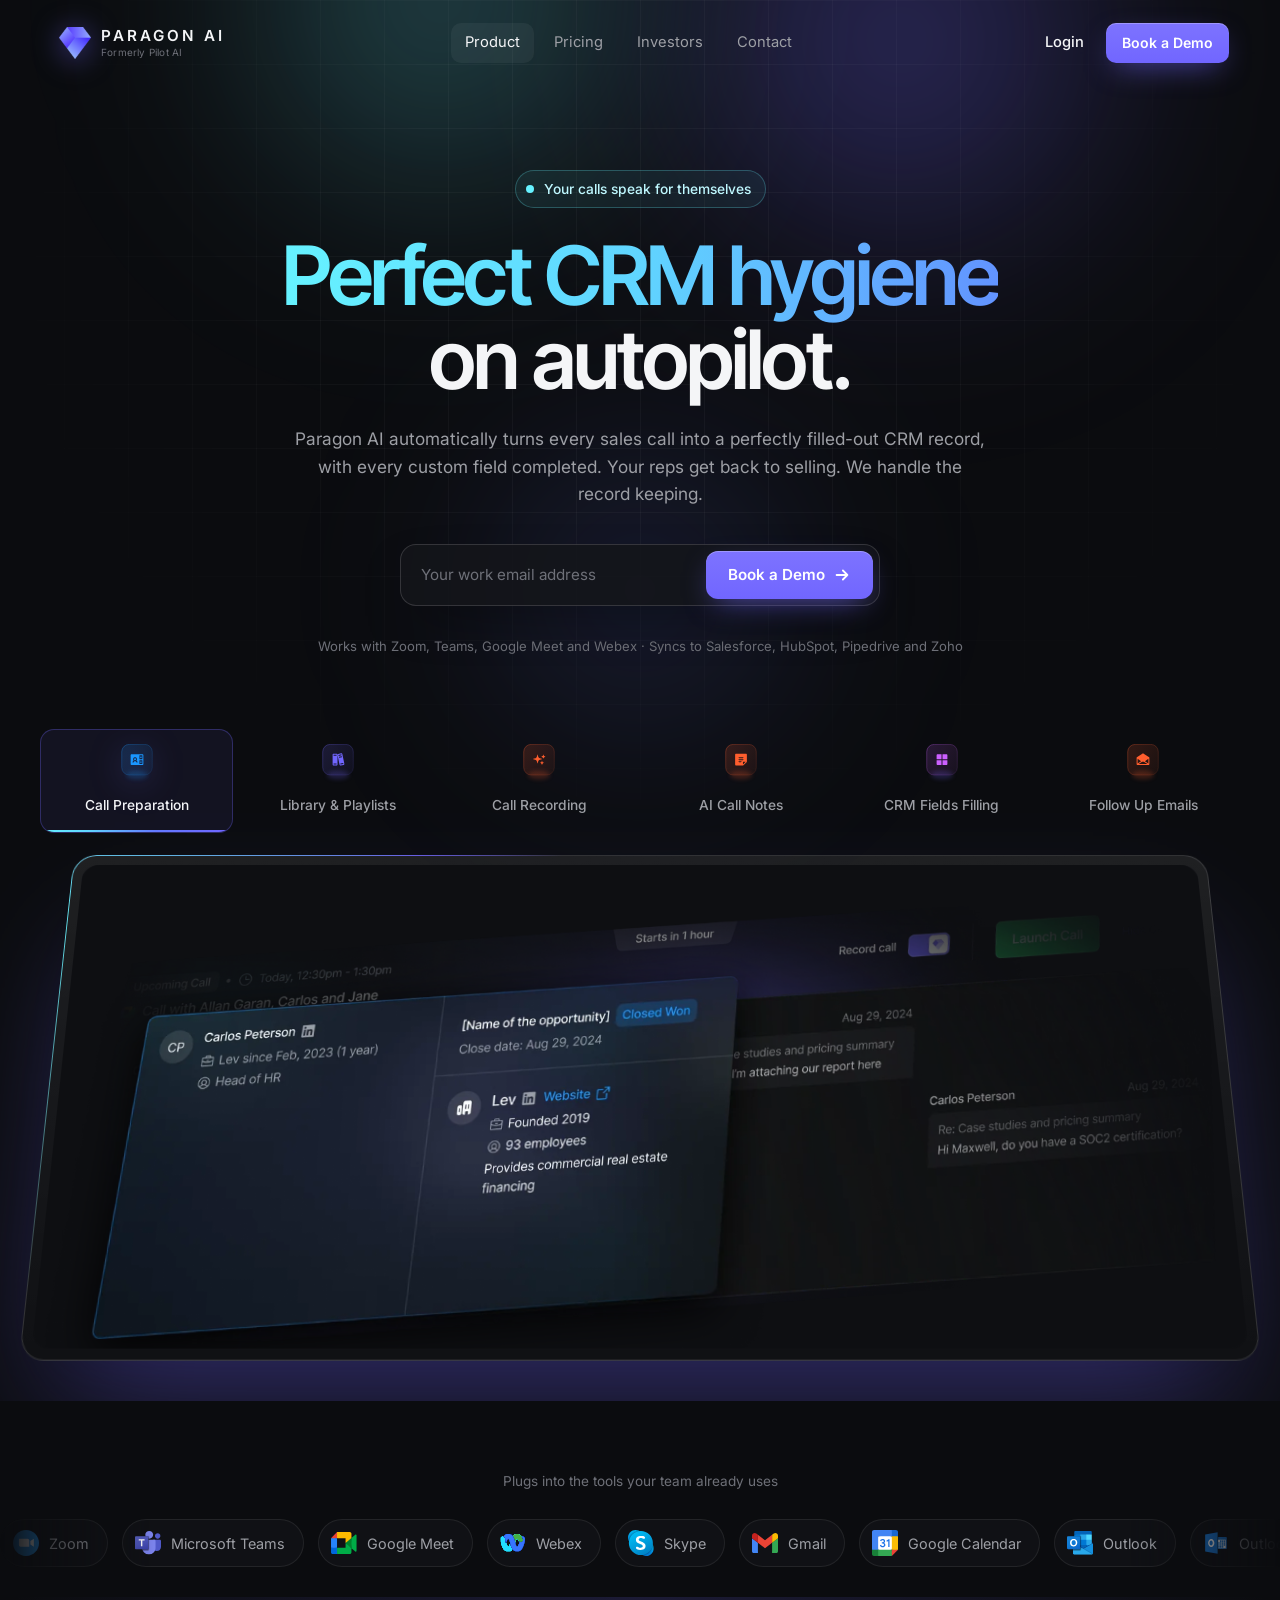
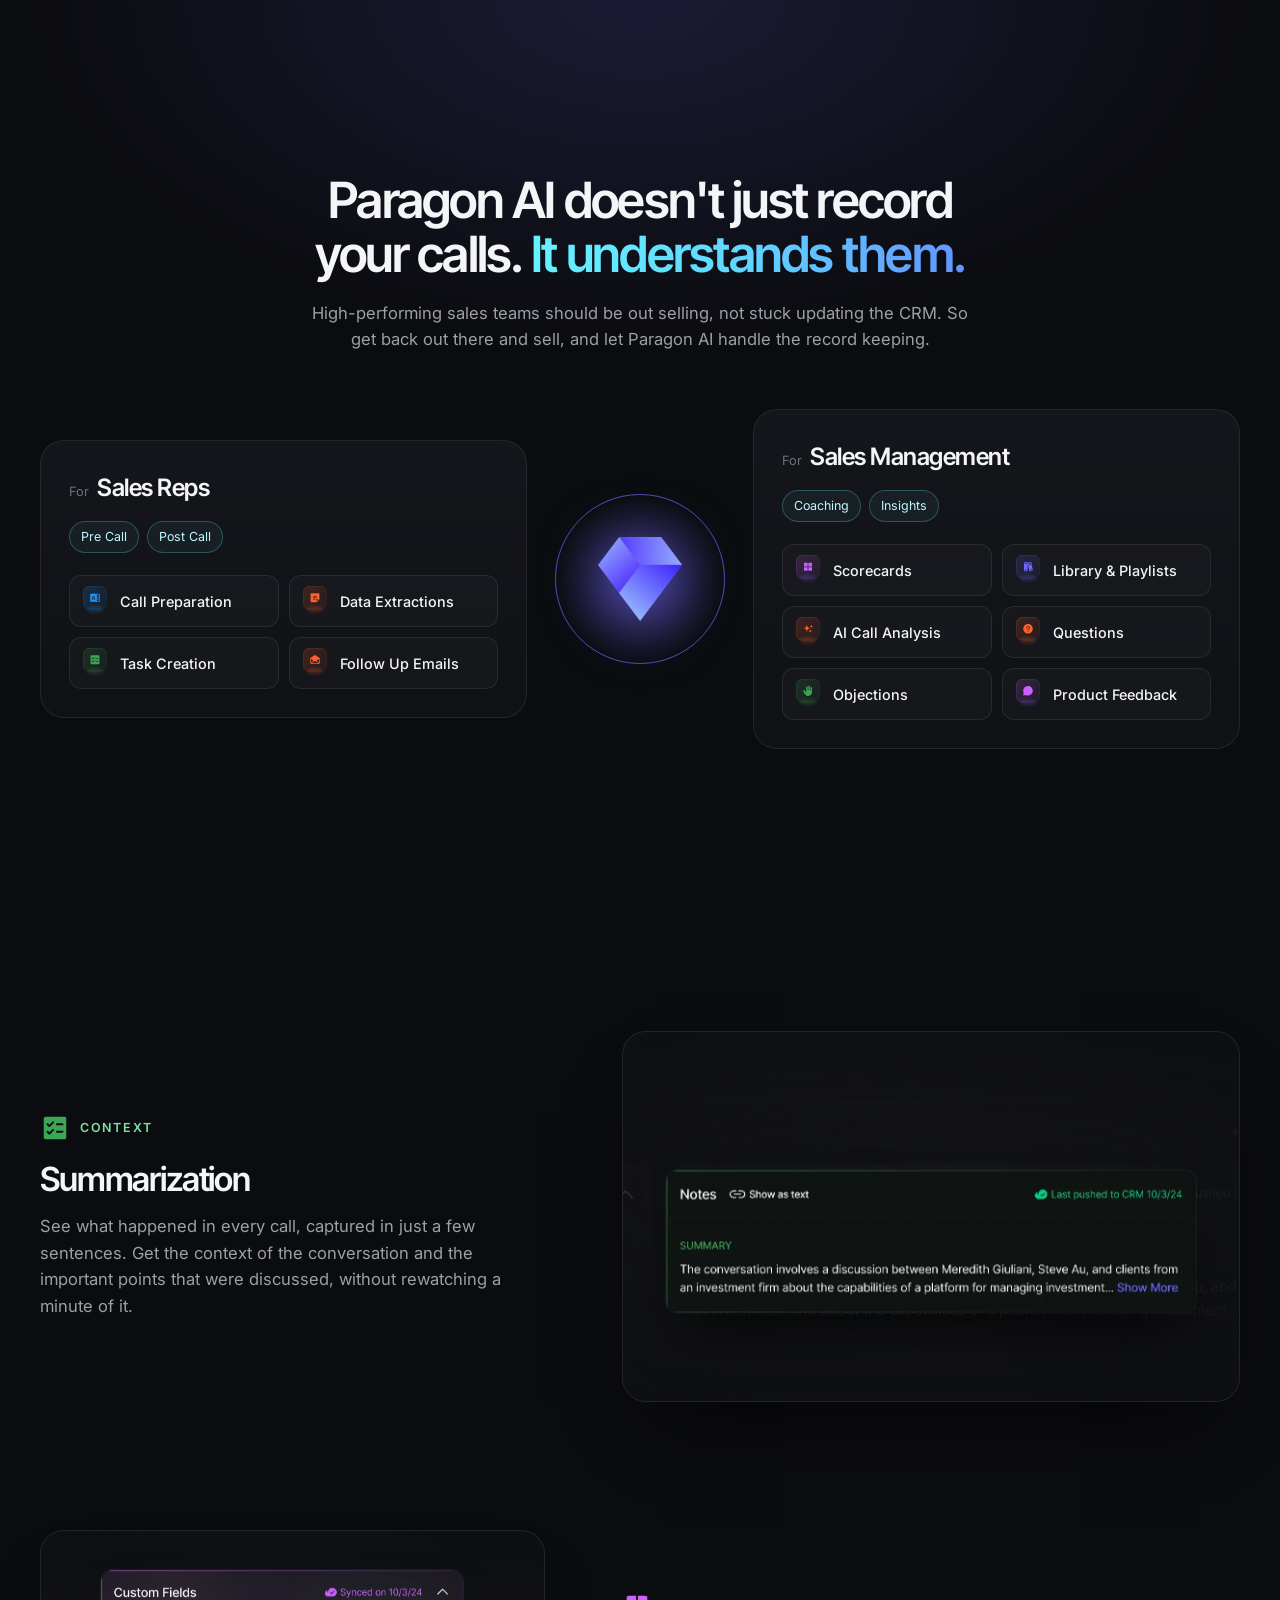
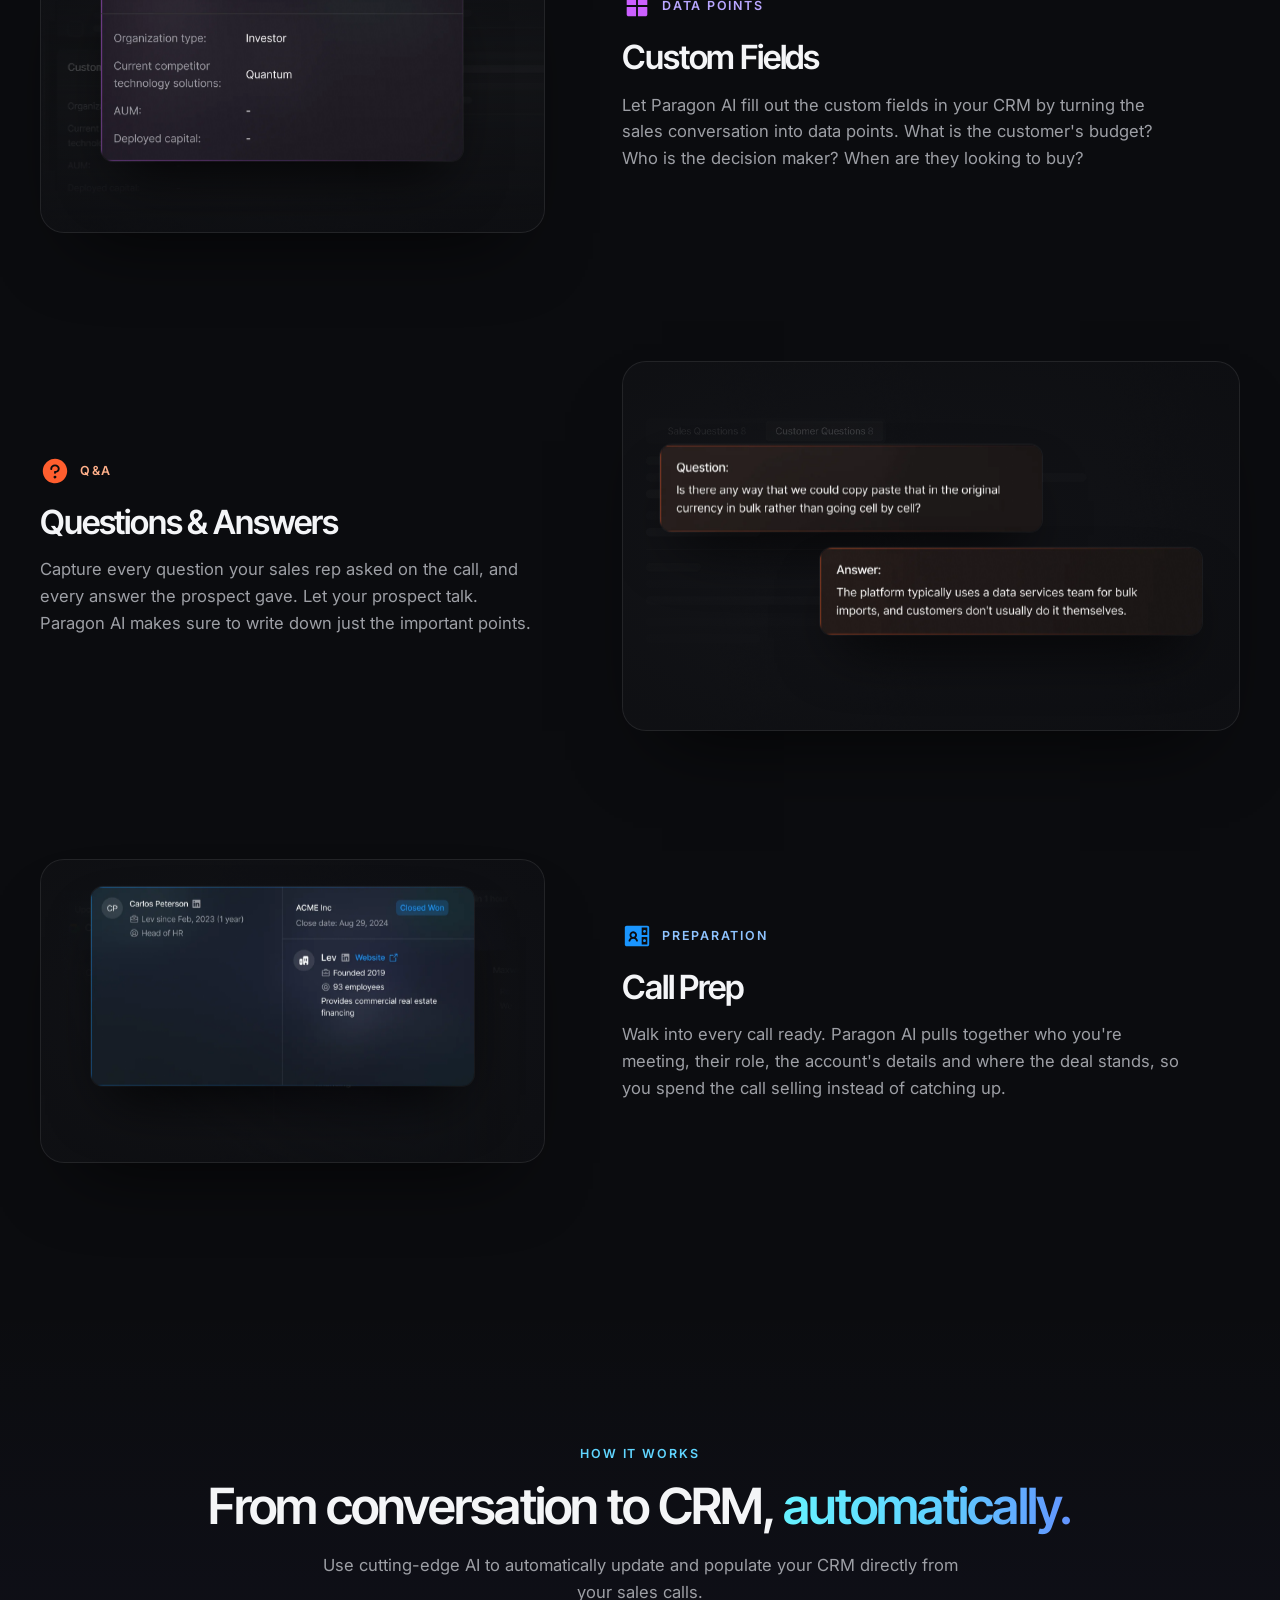
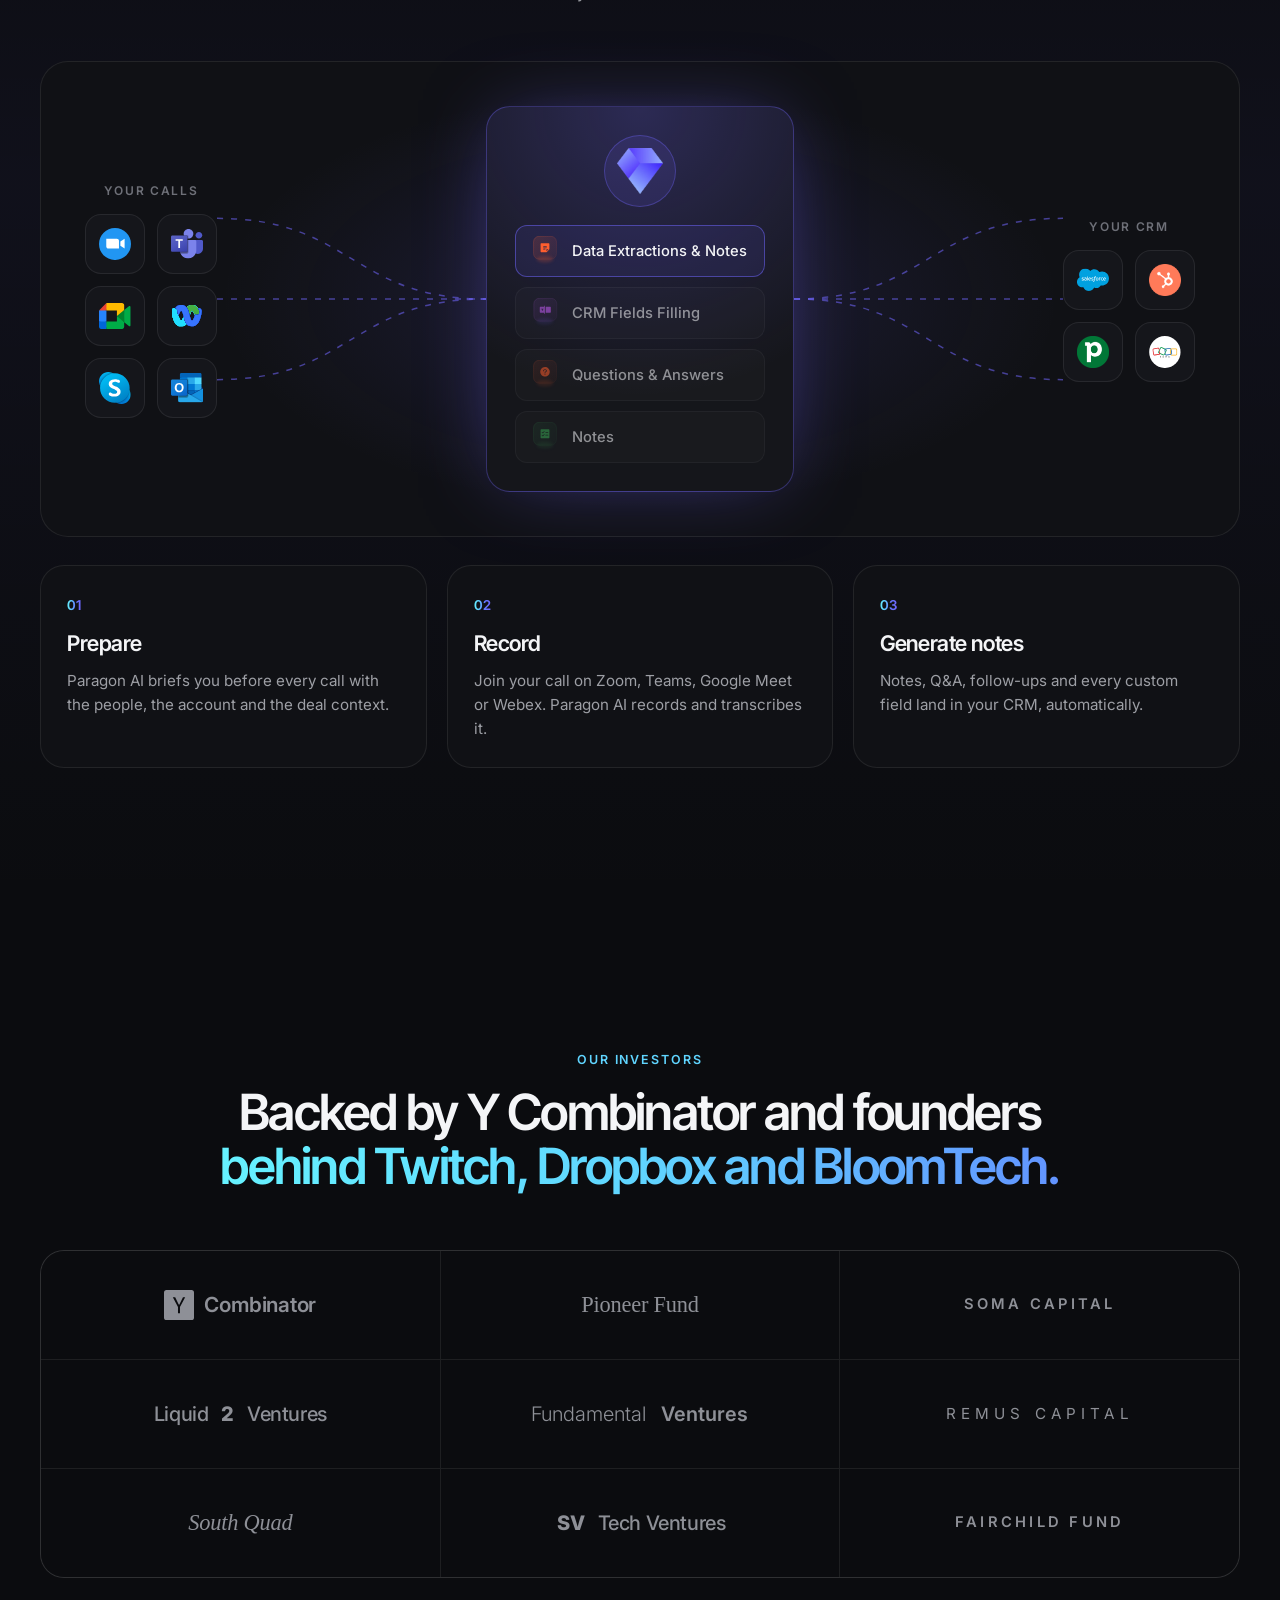
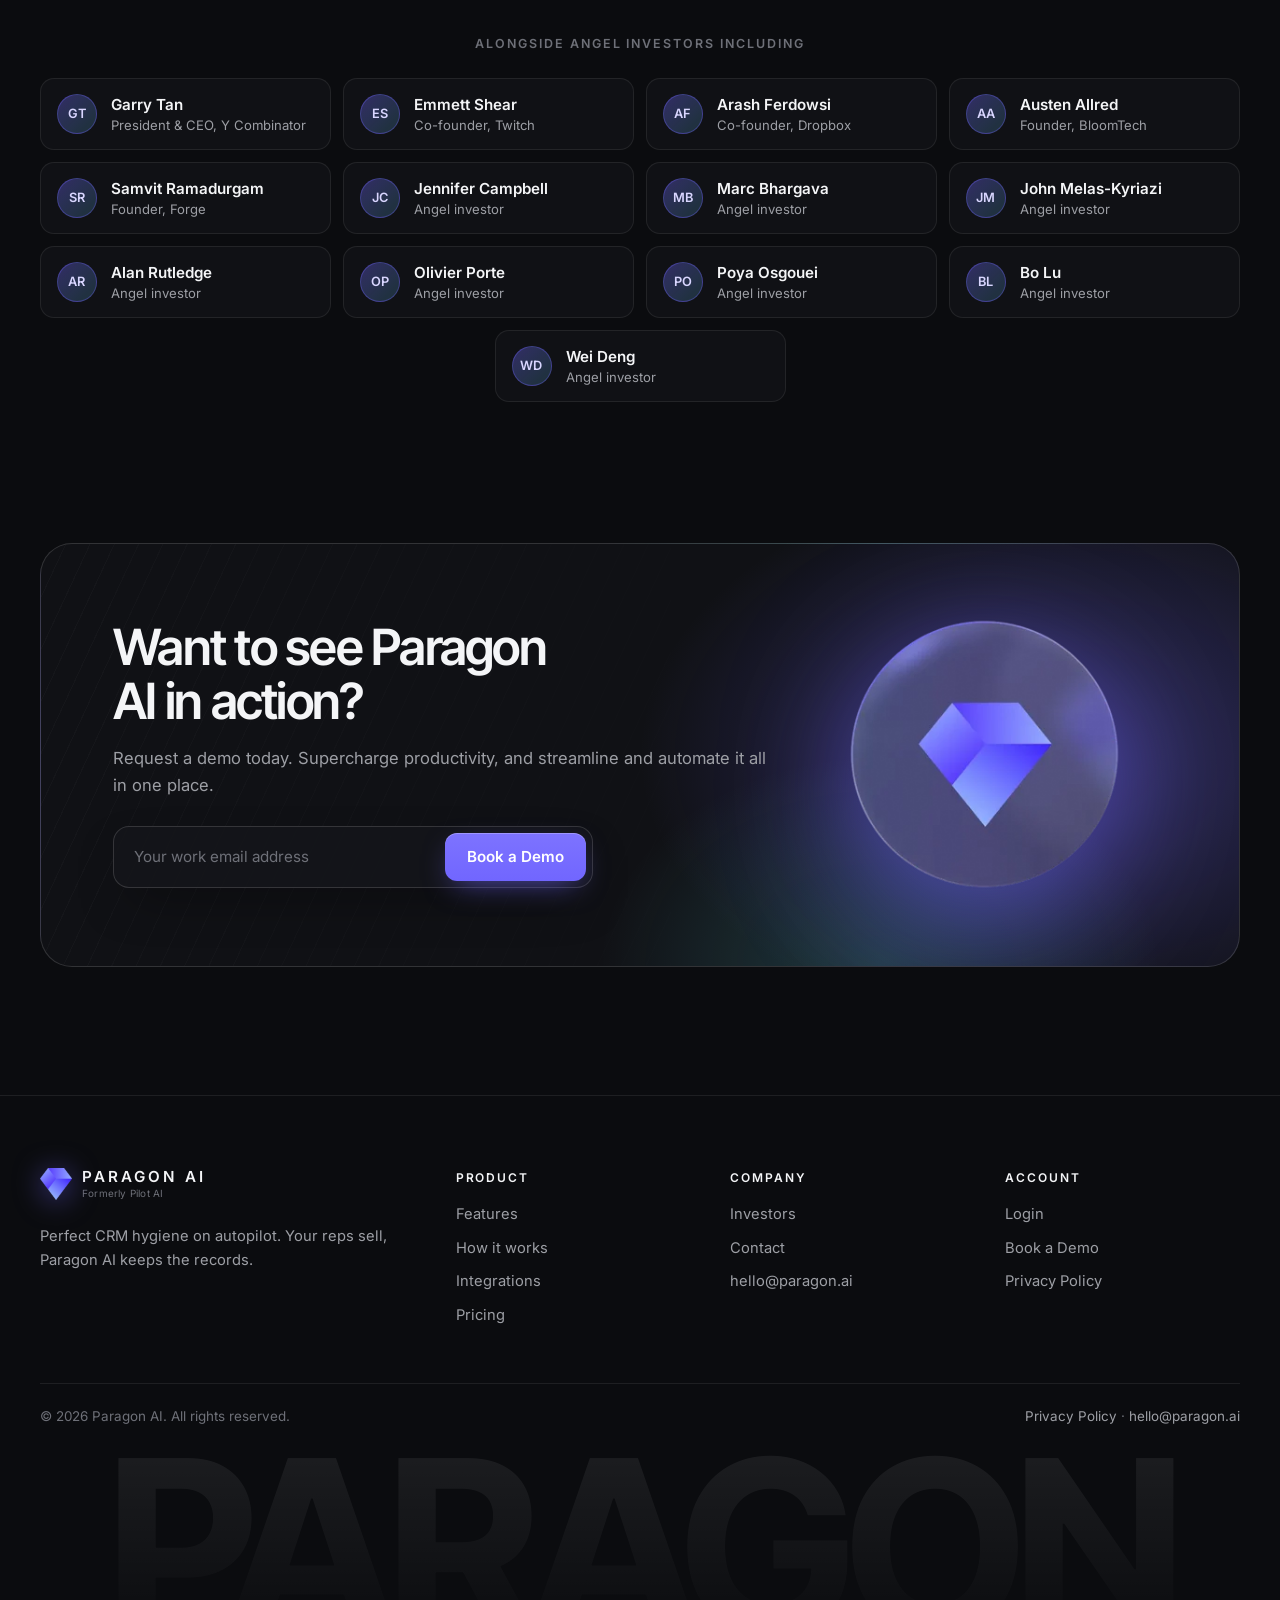
==== commit 40254caa: "Remove Jovia references" ====
--- a/index.html
+++ b/index.html
@@ -277,22 +277,6 @@
 </section>
 
 <!-- OUR COMPANIES -->
-<section class="section companies" id="companies" aria-labelledby="co-title">
-  <div class="wrap">
-    <a class="co-card reveal" href="https://joviahealth.com" target="_blank" rel="noopener">
-      <div class="co-card__copy">
-        <p class="eyebrow">Our companies</p>
-        <h2 id="co-title" class="h3">Jovia Health</h2>
-        <p class="body">Paragon AI's health company. Doctor-guided, personalized prescription skincare, launching soon.</p>
-        <span class="co-card__link">Visit joviahealth.com <svg viewBox="0 0 20 20" aria-hidden="true"><path d="M6 14L14 6M7 6h7v7"/></svg></span>
-      </div>
-      <div class="co-card__mark" aria-hidden="true">
-        <svg viewBox="0 0 40 40"><circle cx="26" cy="8.5" r="4.6" fill="#E08A5E"/><path d="M26 17.5v8.5a9 9 0 0 1-18 0" stroke="#F6EFE4" stroke-width="5.2" stroke-linecap="round" fill="none"/></svg>
-        <span>jovia</span>
-      </div>
-    </a>
-  </div>
-</section>
 
 <!-- CTA -->
 <section class="cta" aria-labelledby="cta-title">
@@ -326,7 +310,7 @@
       <p>Perfect CRM hygiene on autopilot. Your reps sell, Paragon AI keeps the records.</p>
     </div>
     <nav class="footer__col" aria-label="Product"><h2>Product</h2><a href="/#features">Features</a><a href="/#how">How it works</a><a href="/#integrations">Integrations</a><a href="/pricing/">Pricing</a></nav>
-    <nav class="footer__col" aria-label="Company"><h2>Company</h2><a href="/#investors">Investors</a><a href="/#companies">Our companies</a><a href="/contact-us/">Contact</a><a href="mailto:hello@paragon.ai">hello@paragon.ai</a></nav>
+    <nav class="footer__col" aria-label="Company"><h2>Company</h2><a href="/#investors">Investors</a><a href="/contact-us/">Contact</a><a href="mailto:hello@paragon.ai">hello@paragon.ai</a></nav>
     <nav class="footer__col" aria-label="Account"><h2>Account</h2><a href="https://app.paragon.ai/">Login</a><button type="button" class="linklike" data-demo>Book a Demo</button><a href="/privacy-policy/">Privacy Policy</a></nav>
   </div>
   <div class="wrap footer__base">
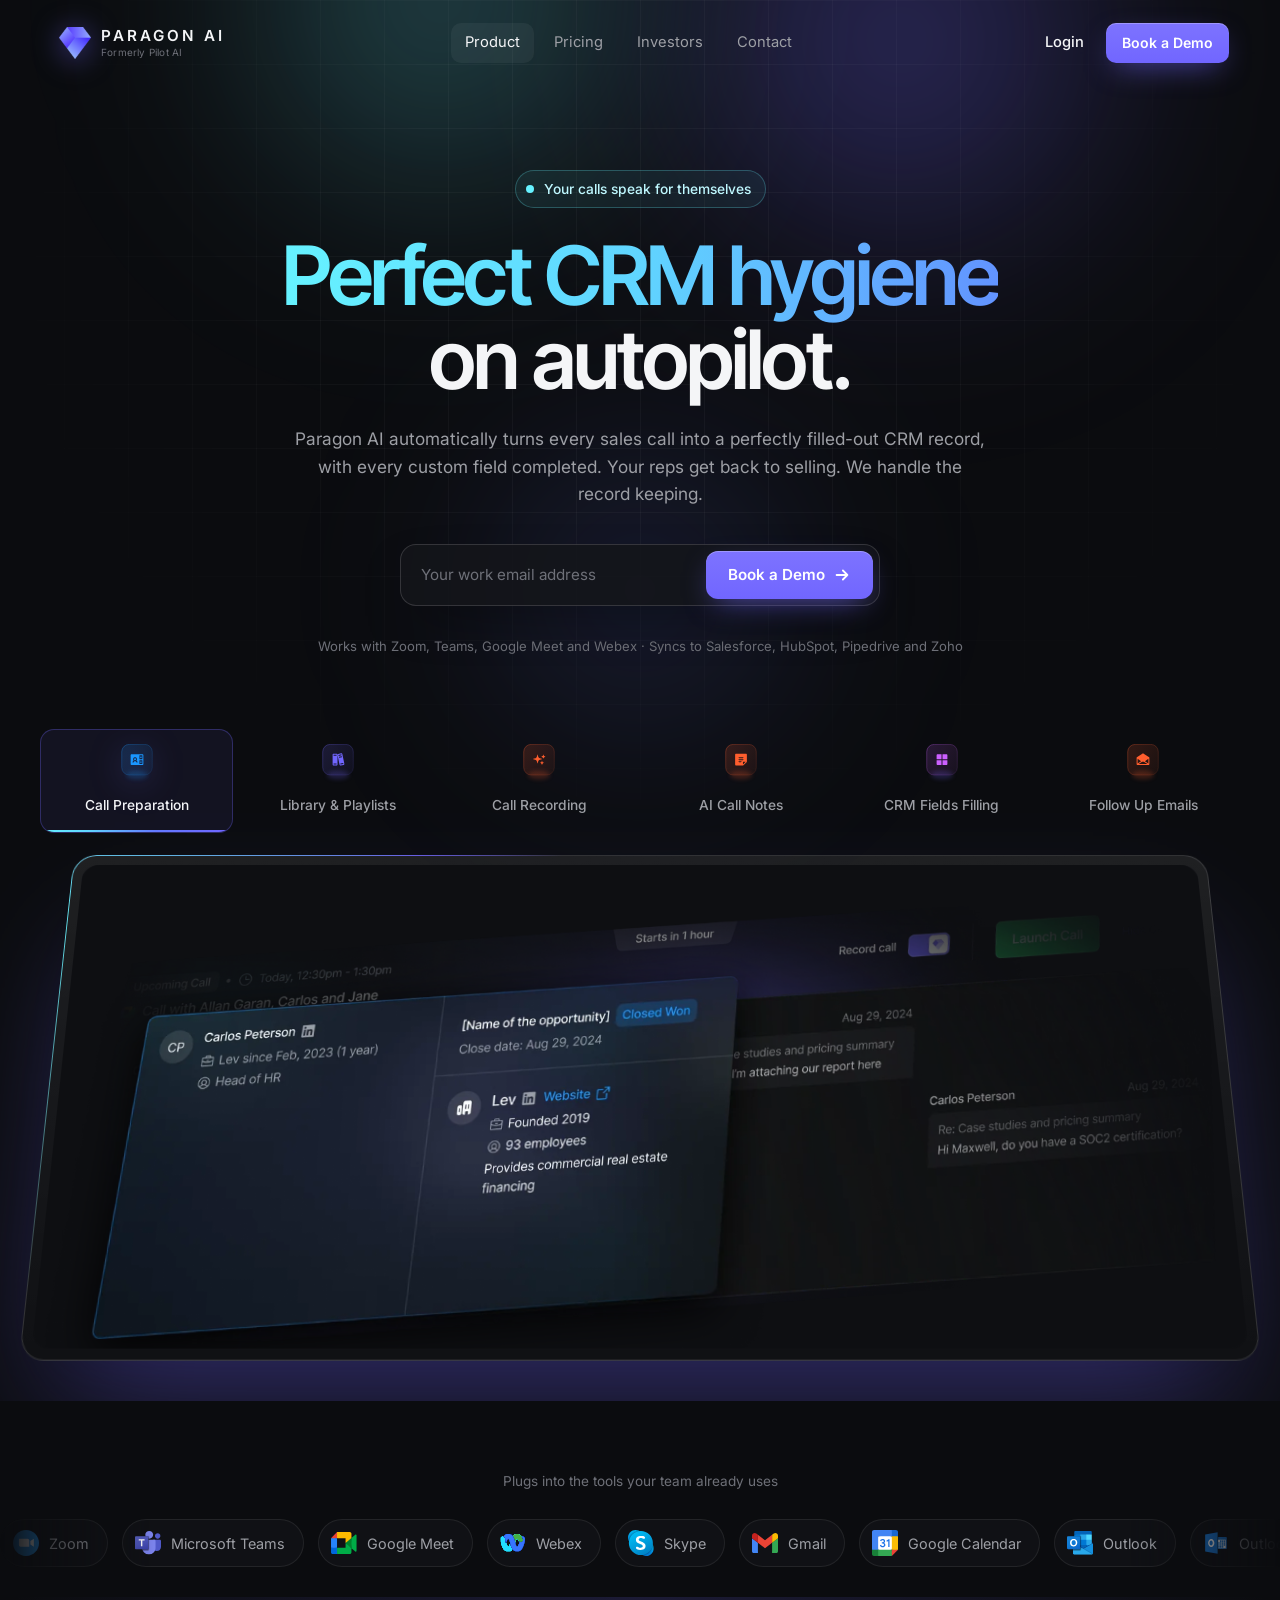
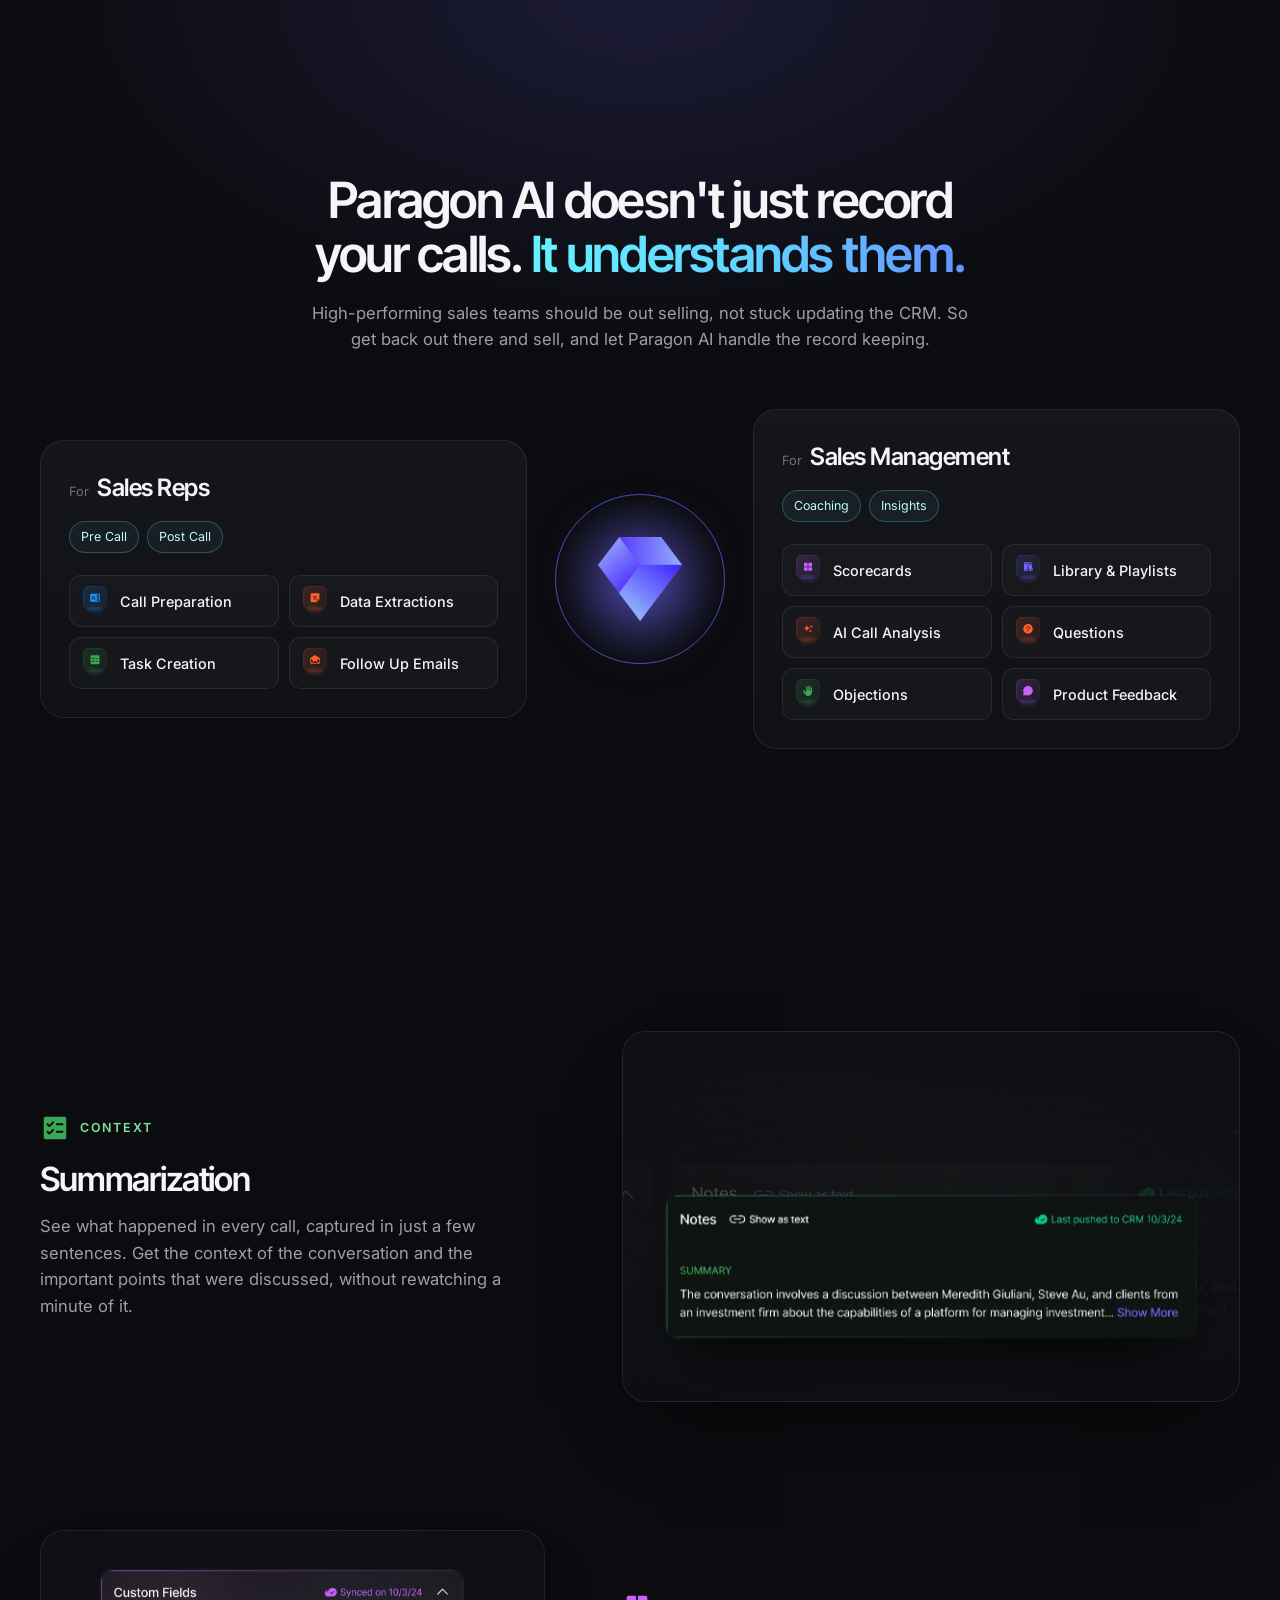
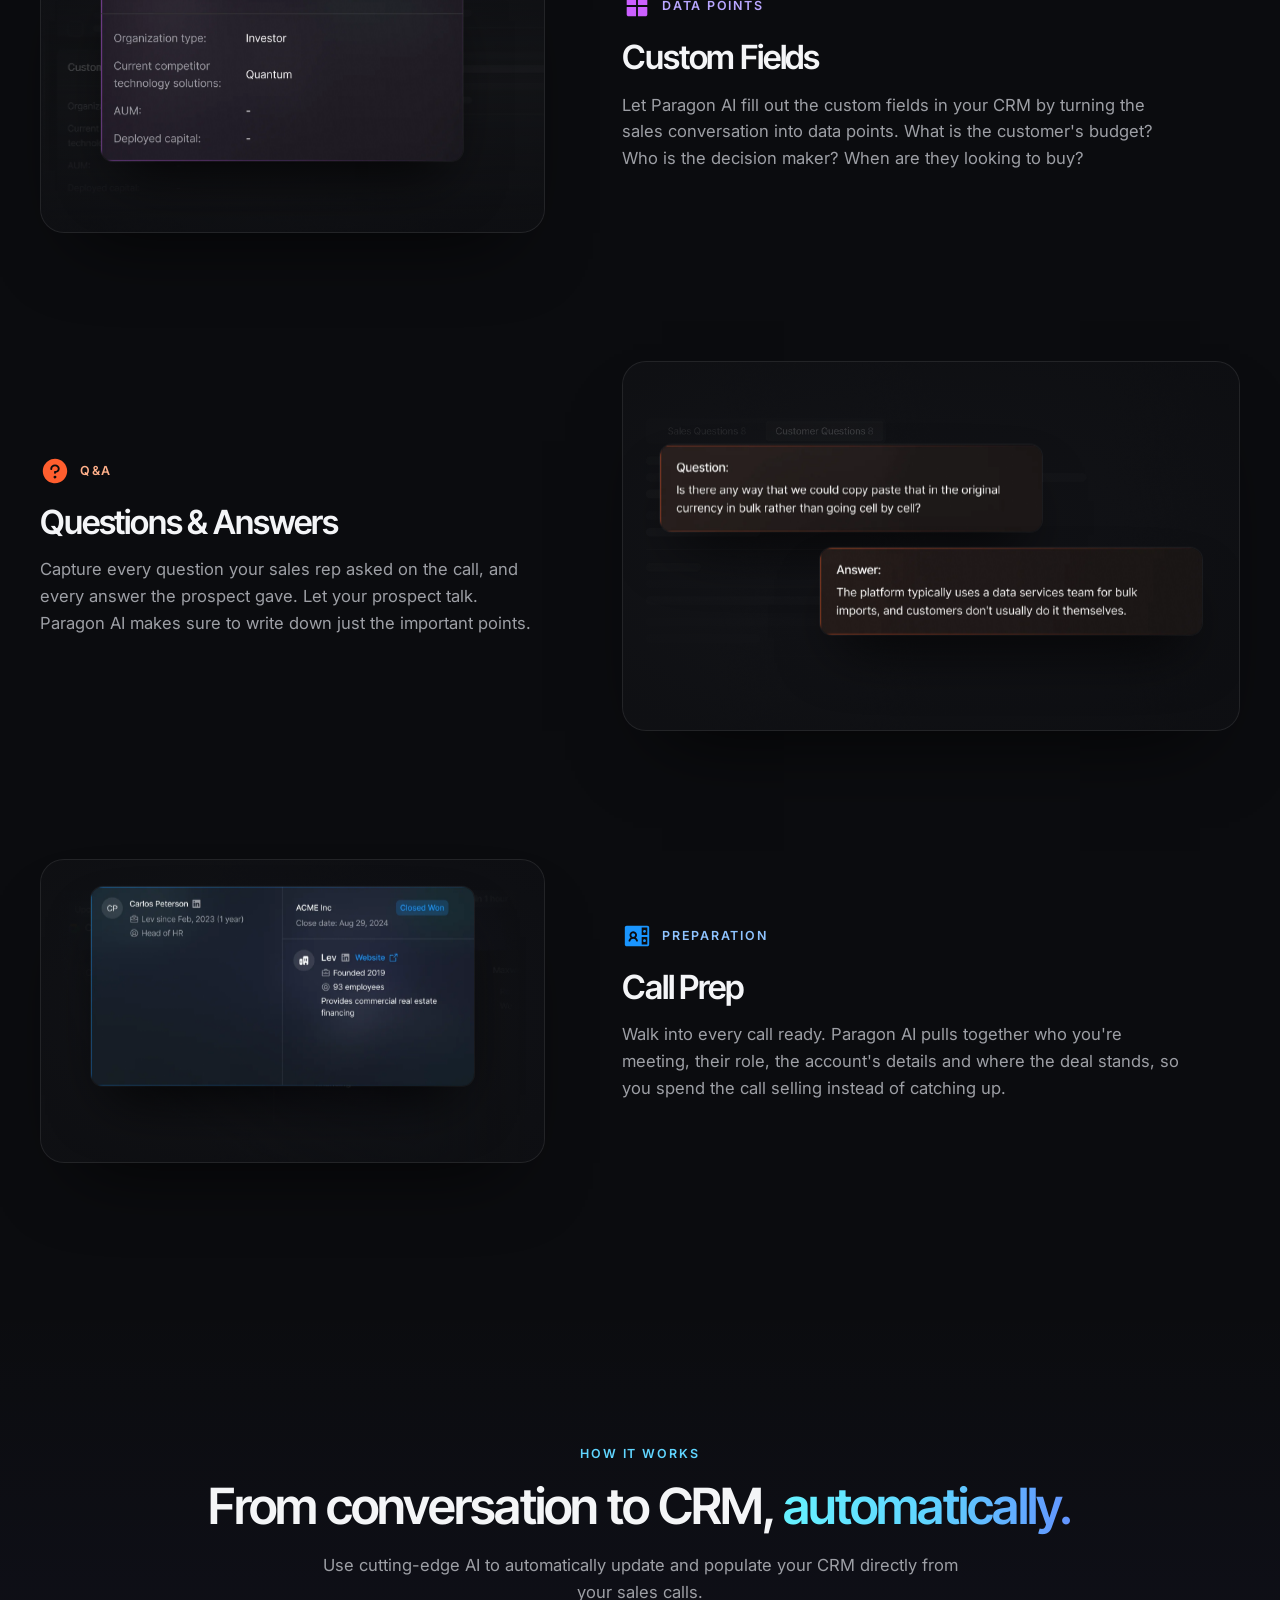
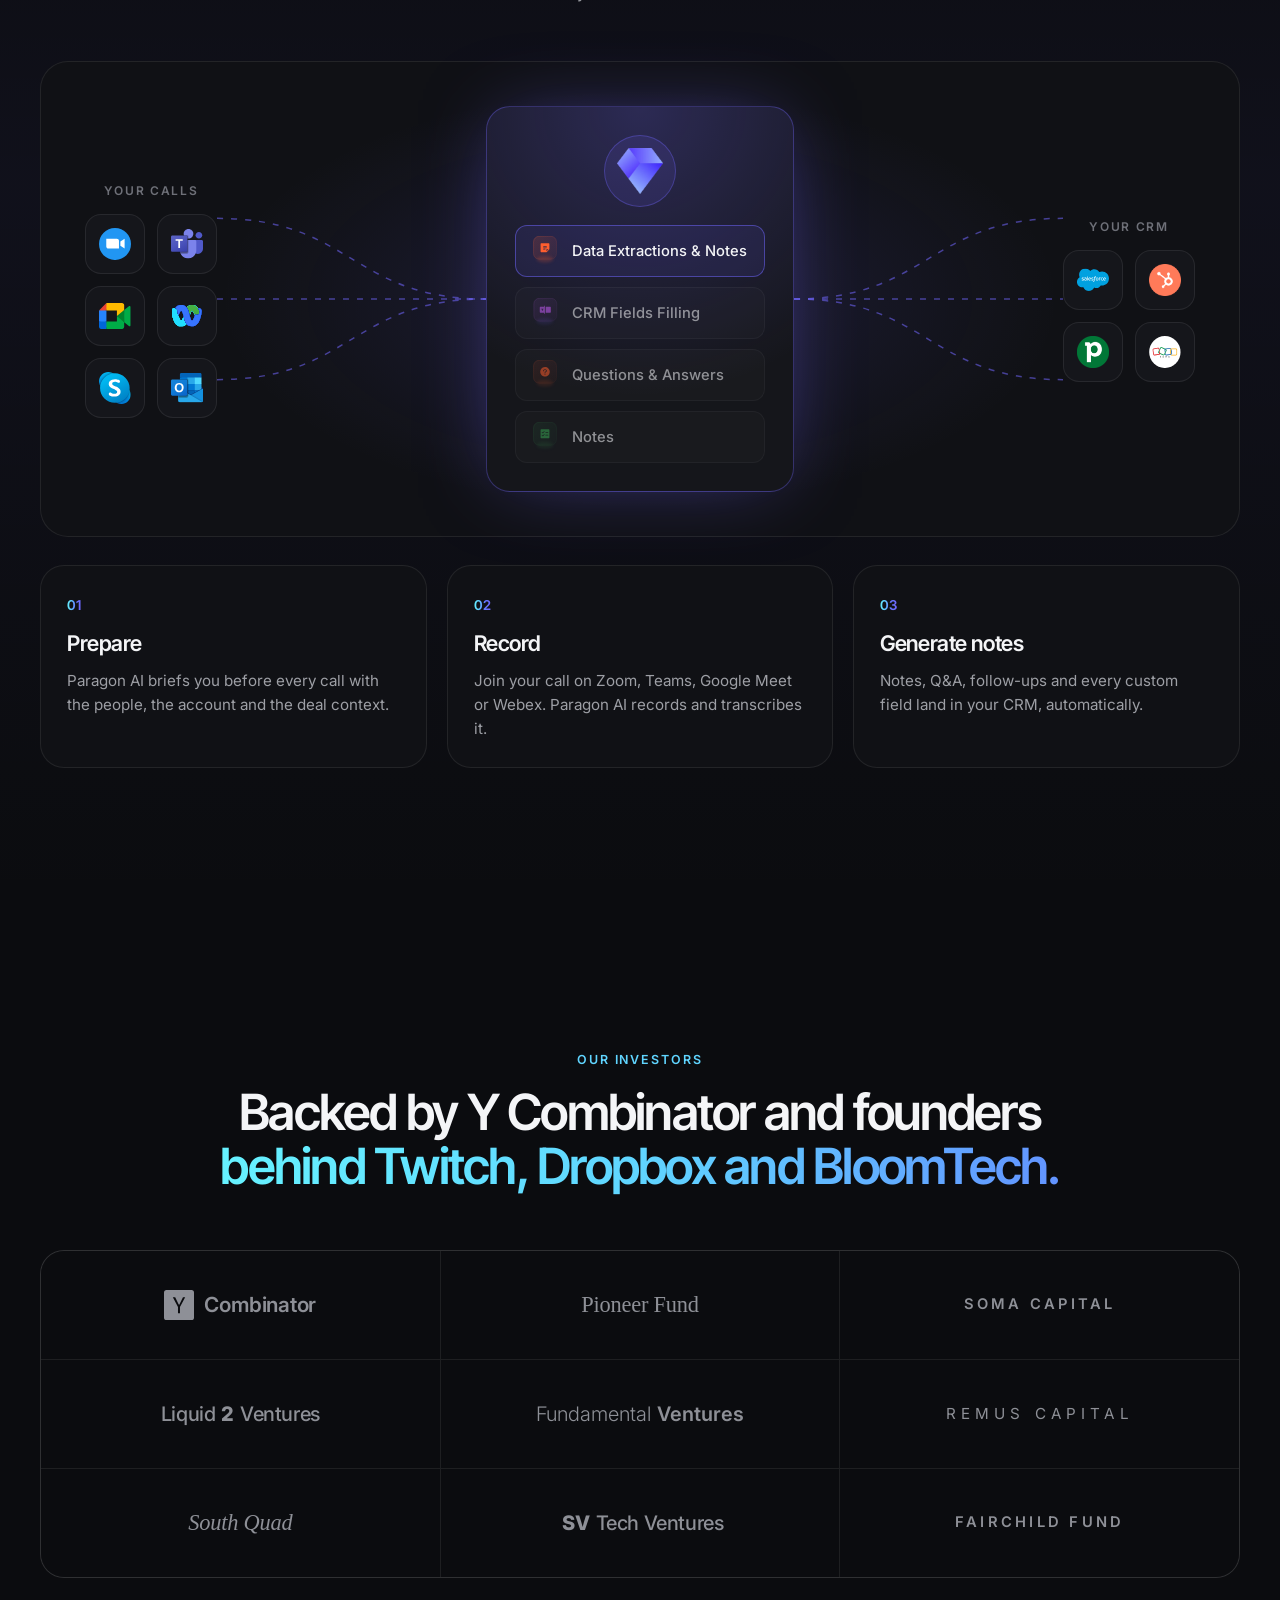
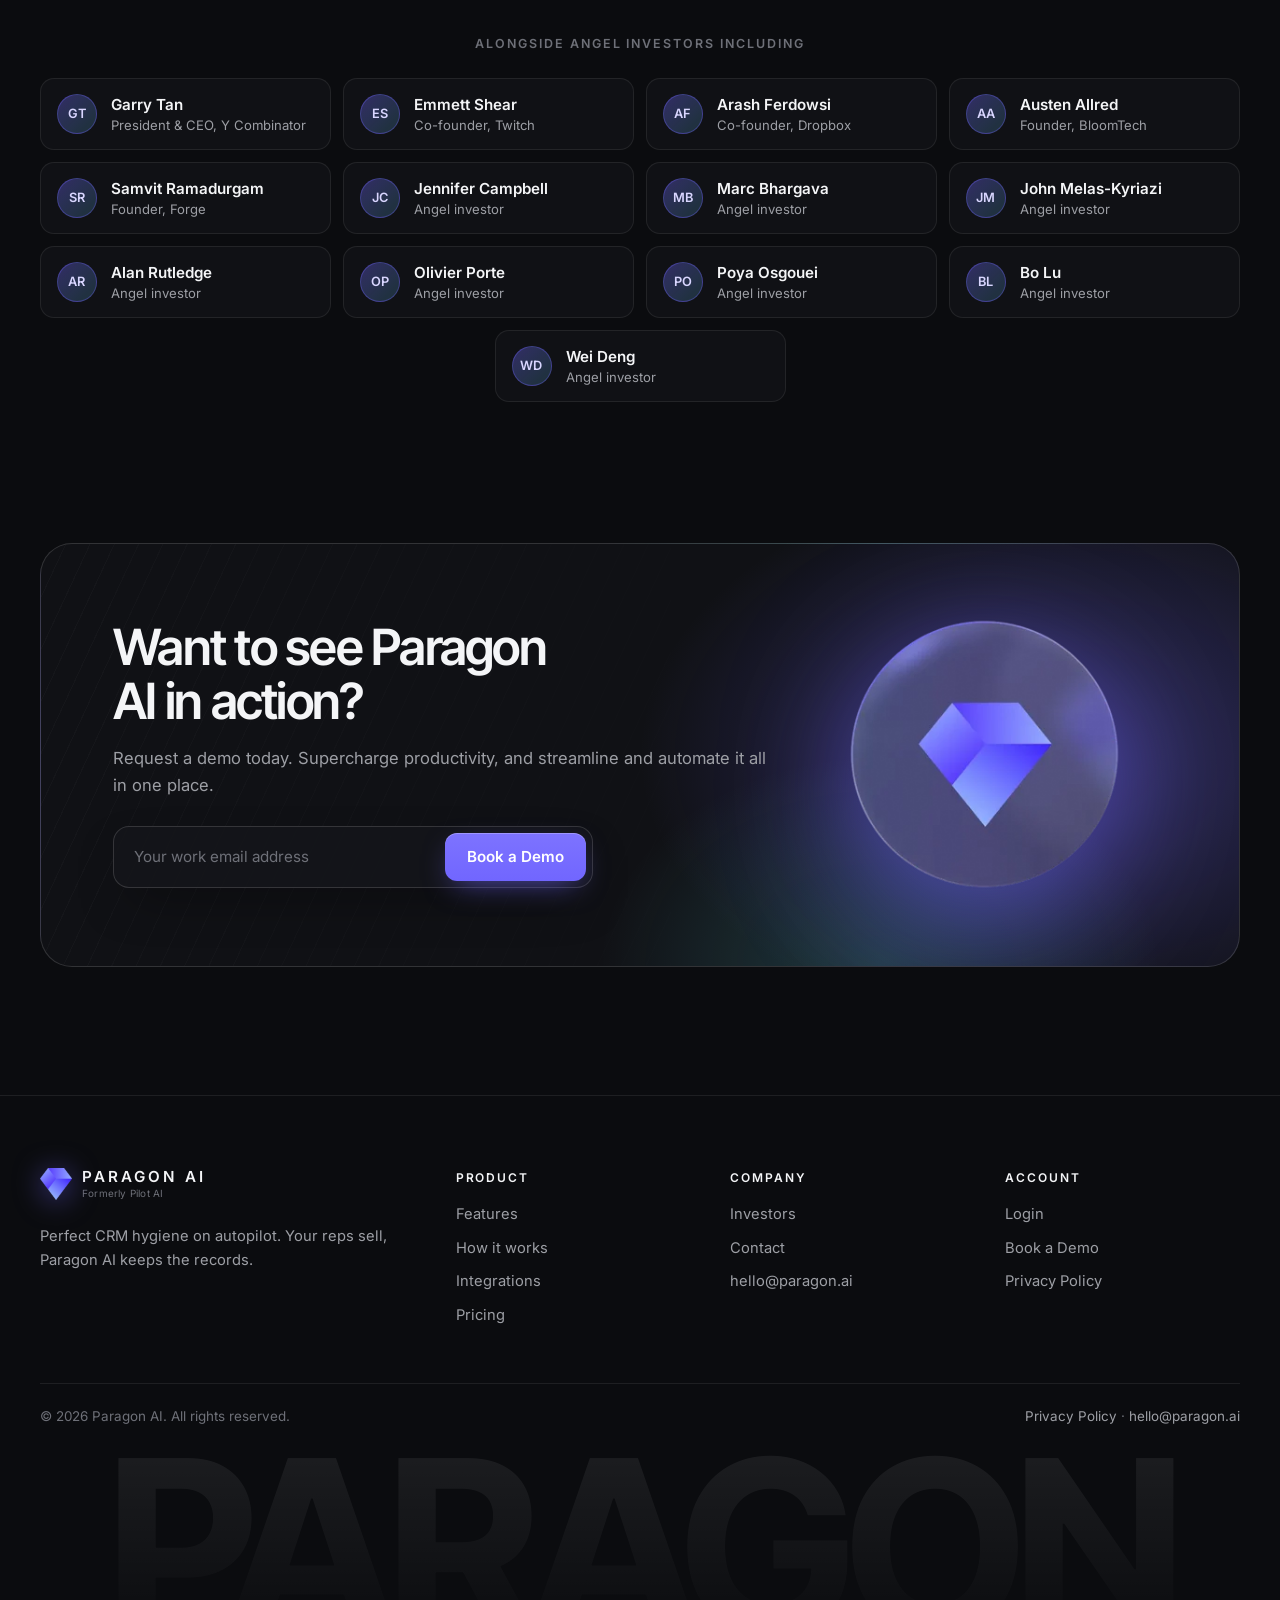
==== commit 24e85ece: "QA fixes: investor name spacing, summary card overlap, OG alt tags, 404 fonts/icons" ====
--- a/index.html
+++ b/index.html
@@ -15,10 +15,12 @@
   <meta property="og:image" content="https://sales.paragon.ai/assets/og-image.jpg">
   <meta property="og:image:width" content="1200">
   <meta property="og:image:height" content="630">
+  <meta property="og:image:alt" content="Paragon AI · Perfect CRM hygiene on autopilot">
   <meta name="twitter:card" content="summary_large_image">
   <meta name="twitter:title" content="Paragon AI · Perfect CRM hygiene on autopilot">
   <meta name="twitter:description" content="Paragon AI automatically turns every sales call into perfectly filled-out CRM records, with every custom field completed. Call prep, recording, AI notes, CRM field filling and follow-up emails.">
   <meta name="twitter:image" content="https://sales.paragon.ai/assets/og-image.jpg">
+  <meta name="twitter:image:alt" content="Paragon AI · Perfect CRM hygiene on autopilot">
   <link rel="icon" href="/favicon.png" type="image/png" sizes="96x96">
   <link rel="icon" href="/favicon-32.png" type="image/png" sizes="32x32">
   <link rel="apple-touch-icon" href="/apple-touch-icon.png">
--- a/styles.css
+++ b/styles.css
@@ -166,7 +166,7 @@
 .feat__media::after{content:"";position:absolute;inset:0;background:radial-gradient(70% 60% at 50% 50%,transparent,rgba(11,12,15,.55));pointer-events:none}
 .feat__bg{position:absolute;inset:0;width:100%;height:100%;object-fit:cover;opacity:.55;transform:scale(1.04)}
 .feat__card{position:absolute;z-index:1;border-radius:12px;box-shadow:0 30px 60px -20px rgba(0,0,0,.85),0 0 0 1px rgba(255,255,255,.06);will-change:transform}
-.feat__card--a{left:7%;width:86%;top:32%}
+.feat__card--a{left:7%;width:86%;top:40%}
 .feat__card--b{left:12%;width:64%;top:16%}
 .feat__card--q{left:6%;width:62%;top:16%}
 .feat__card--ans{right:6%;width:62%;top:54%}
@@ -206,8 +206,8 @@
 .firm--italic{font-style:italic}
 .firm--caps{text-transform:uppercase;letter-spacing:.22em;font-weight:600;font-size:.92rem}
 .firm--wide{text-transform:uppercase;letter-spacing:.34em;font-weight:400;font-size:.95rem}
-.firm--bold{font-weight:500;letter-spacing:-.02em}.firm--bold b{font-weight:800;margin:0 .15em}
-.firm--light{font-weight:300}.firm--light b{font-weight:600;margin-left:.25em}
+.firm--bold{font-weight:500;letter-spacing:-.02em;gap:0}.firm--bold b{font-weight:800;margin:0 .3em}
+.firm--light{font-weight:300;gap:0}.firm--light b{font-weight:600;margin-left:.3em}
 .angels__label{text-align:center;margin:56px 0 24px;font-size:.78rem;letter-spacing:.16em;text-transform:uppercase;color:var(--dim);font-weight:600}
 .angels{display:grid;grid-template-columns:repeat(4,1fr);gap:12px}
 .angel{display:flex;align-items:center;gap:14px;padding:14px 16px;border-radius:14px;border:1px solid var(--line);background:var(--bg-2);transition:border-color .35s,transform .35s var(--ease),background .35s}
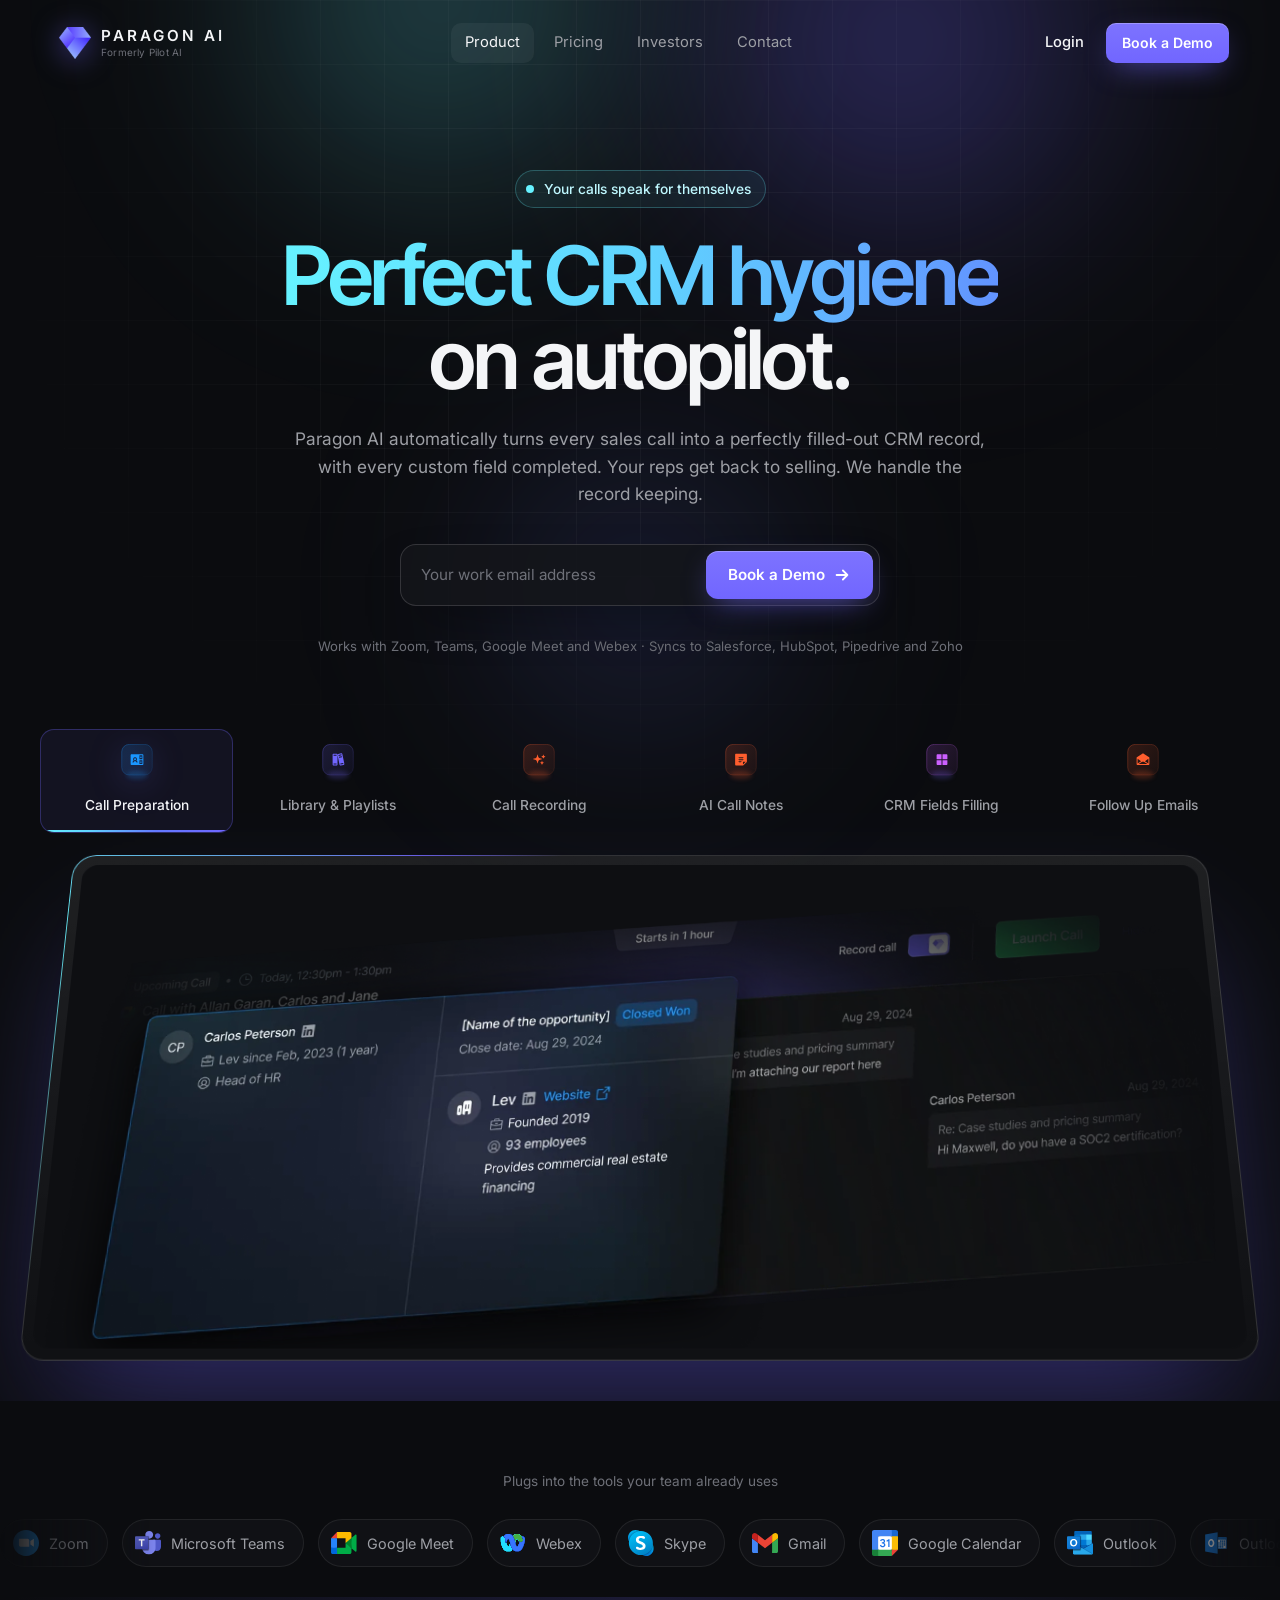
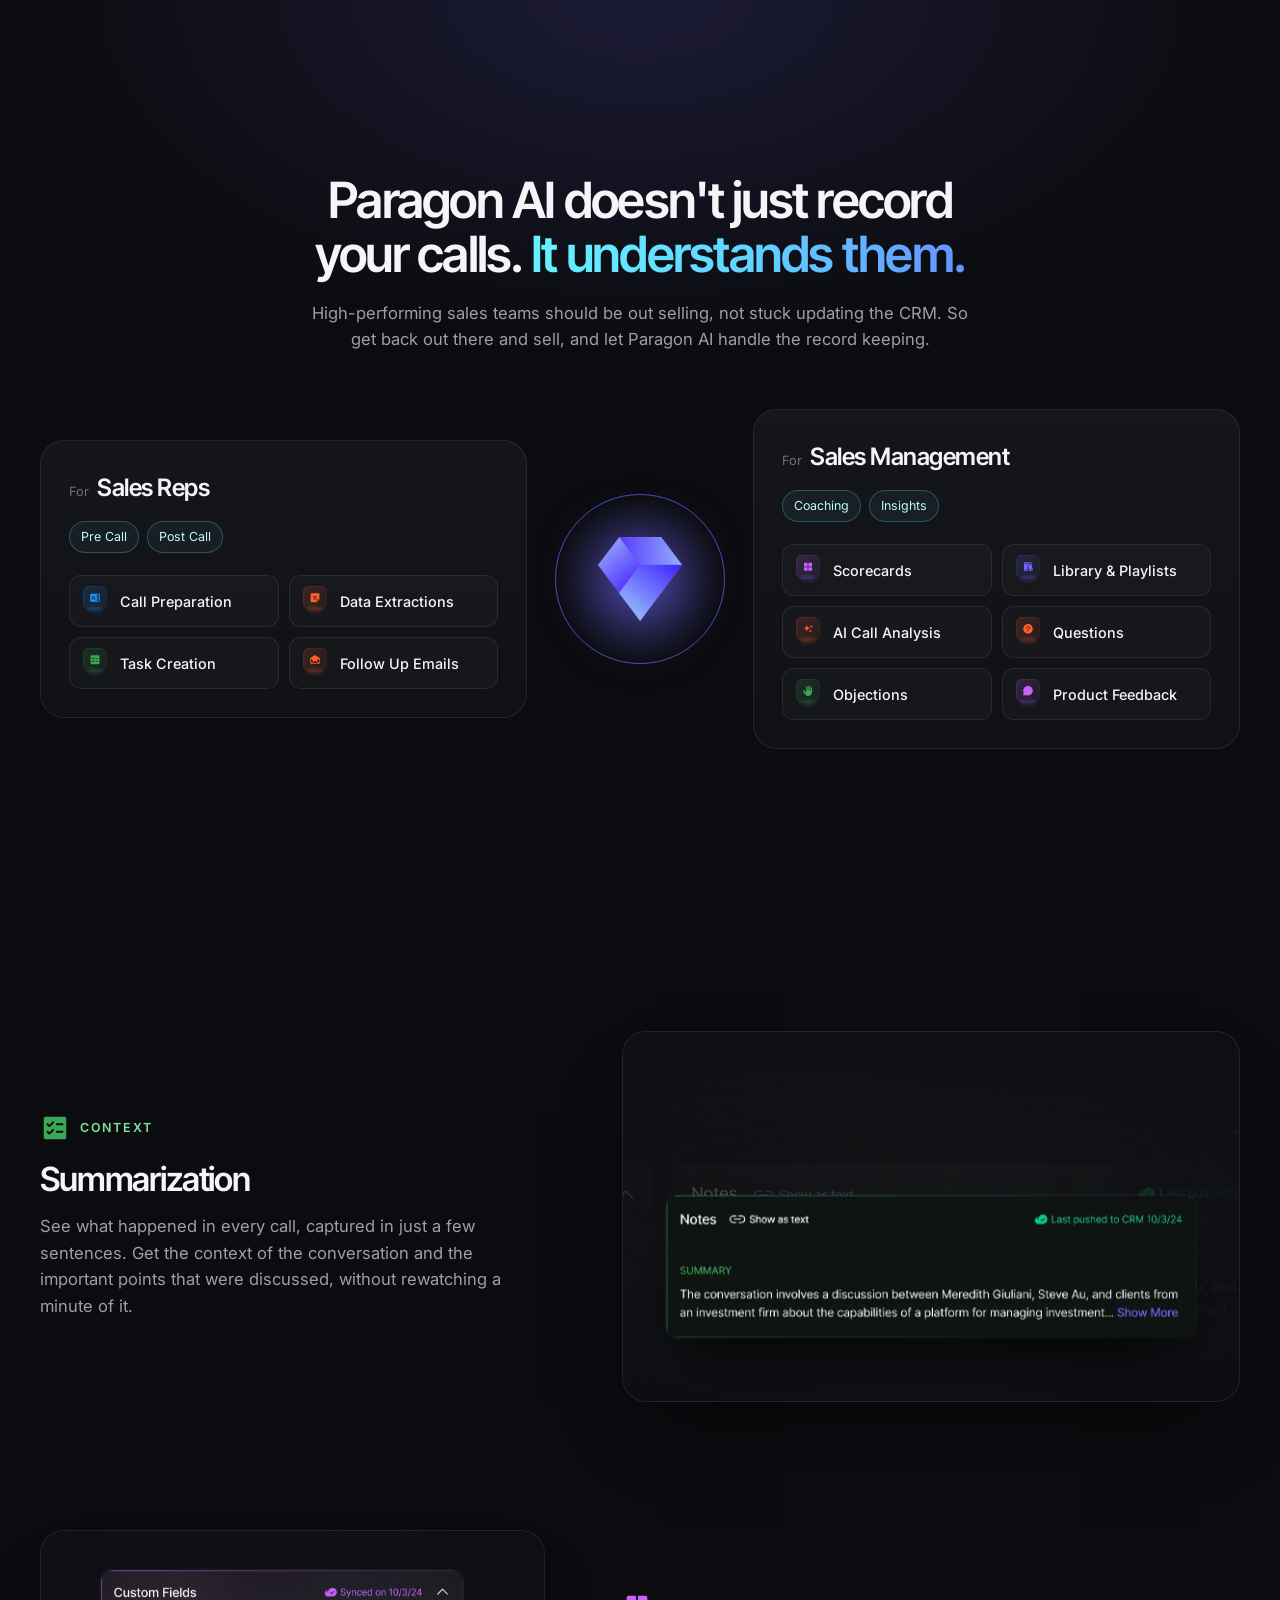
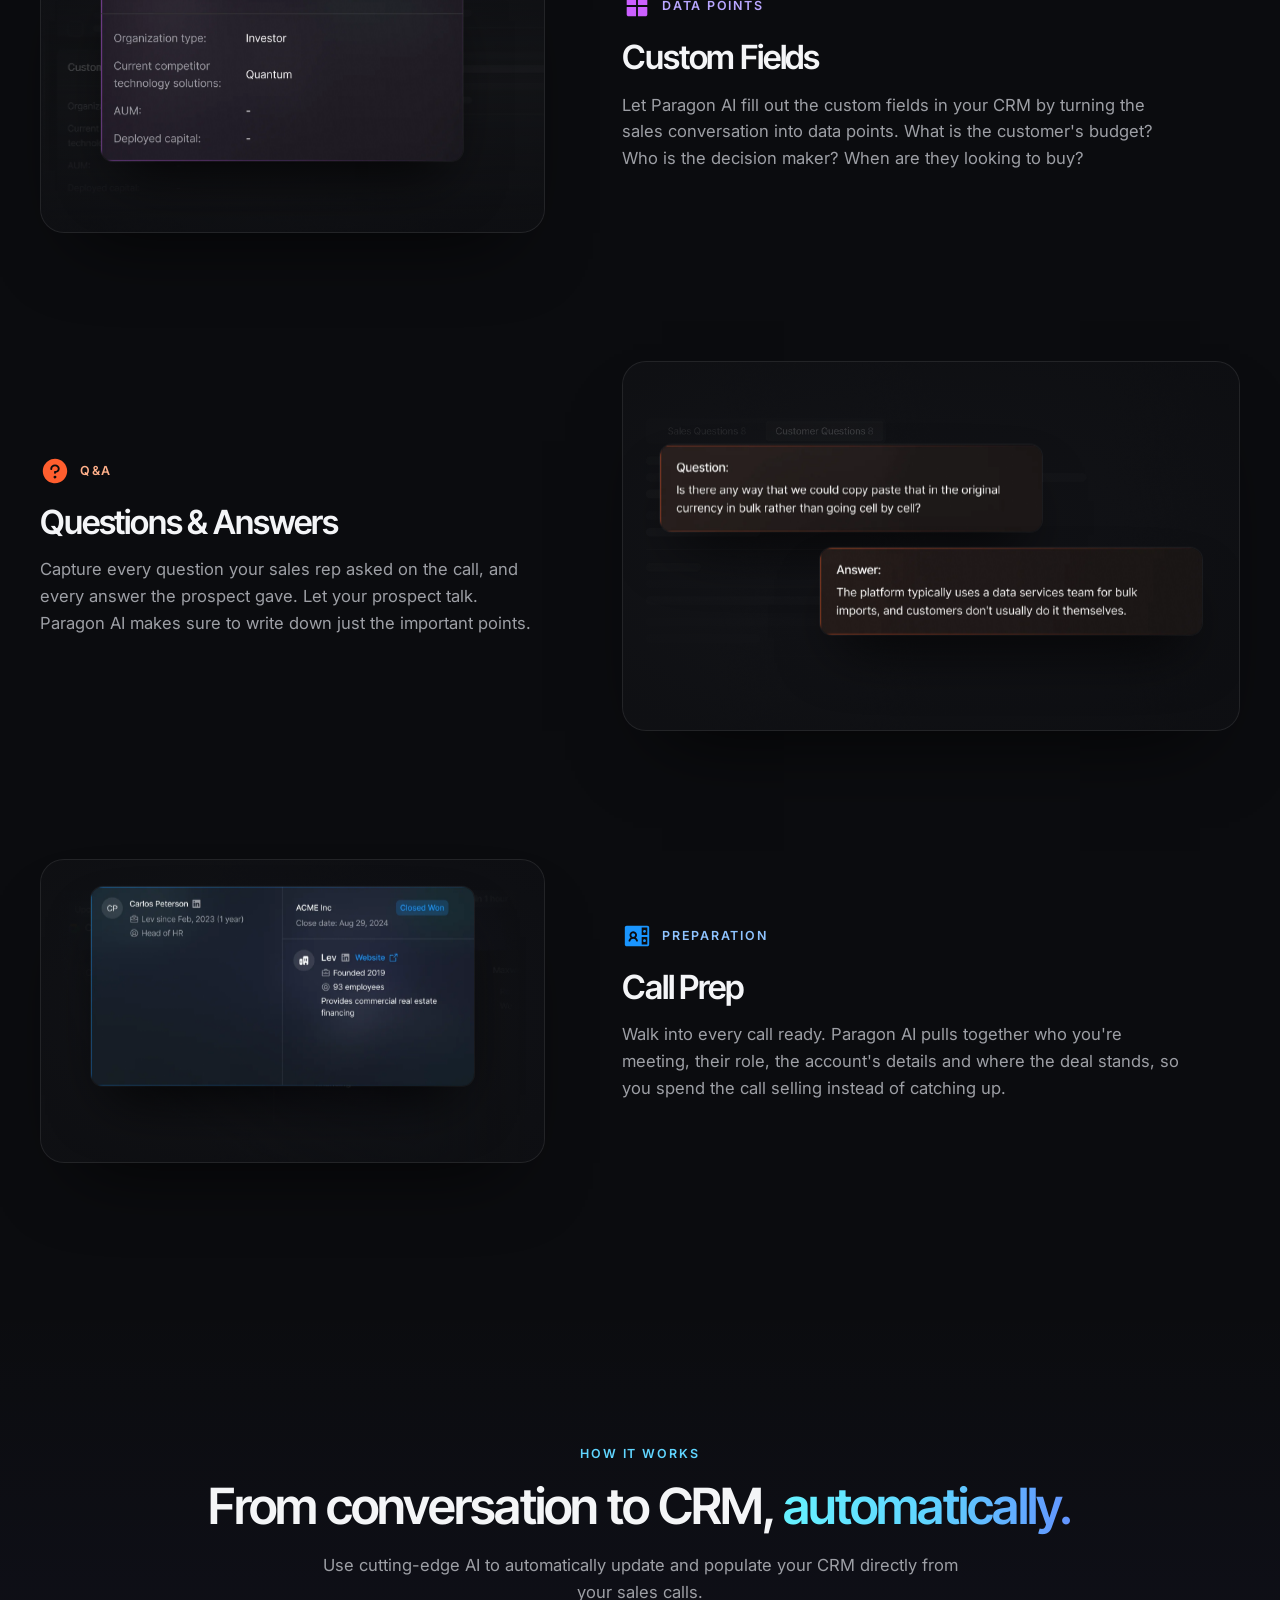
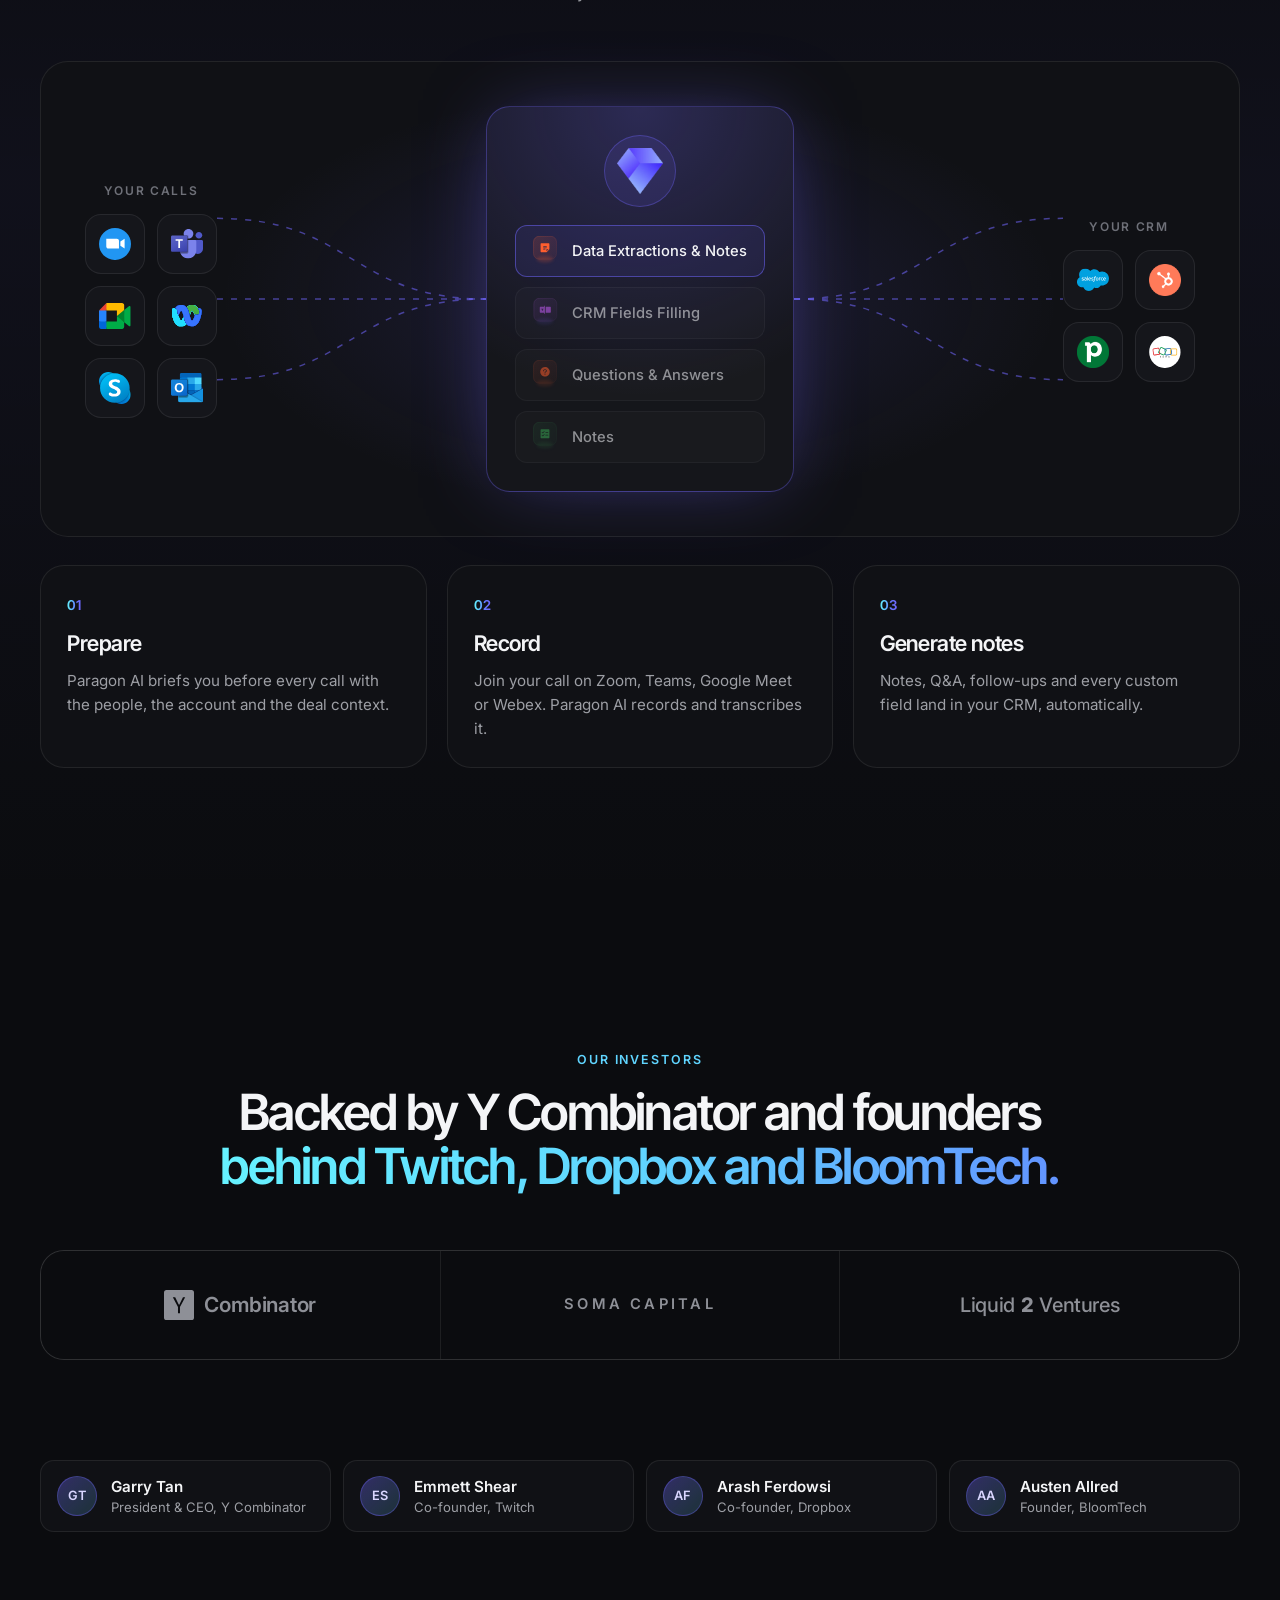
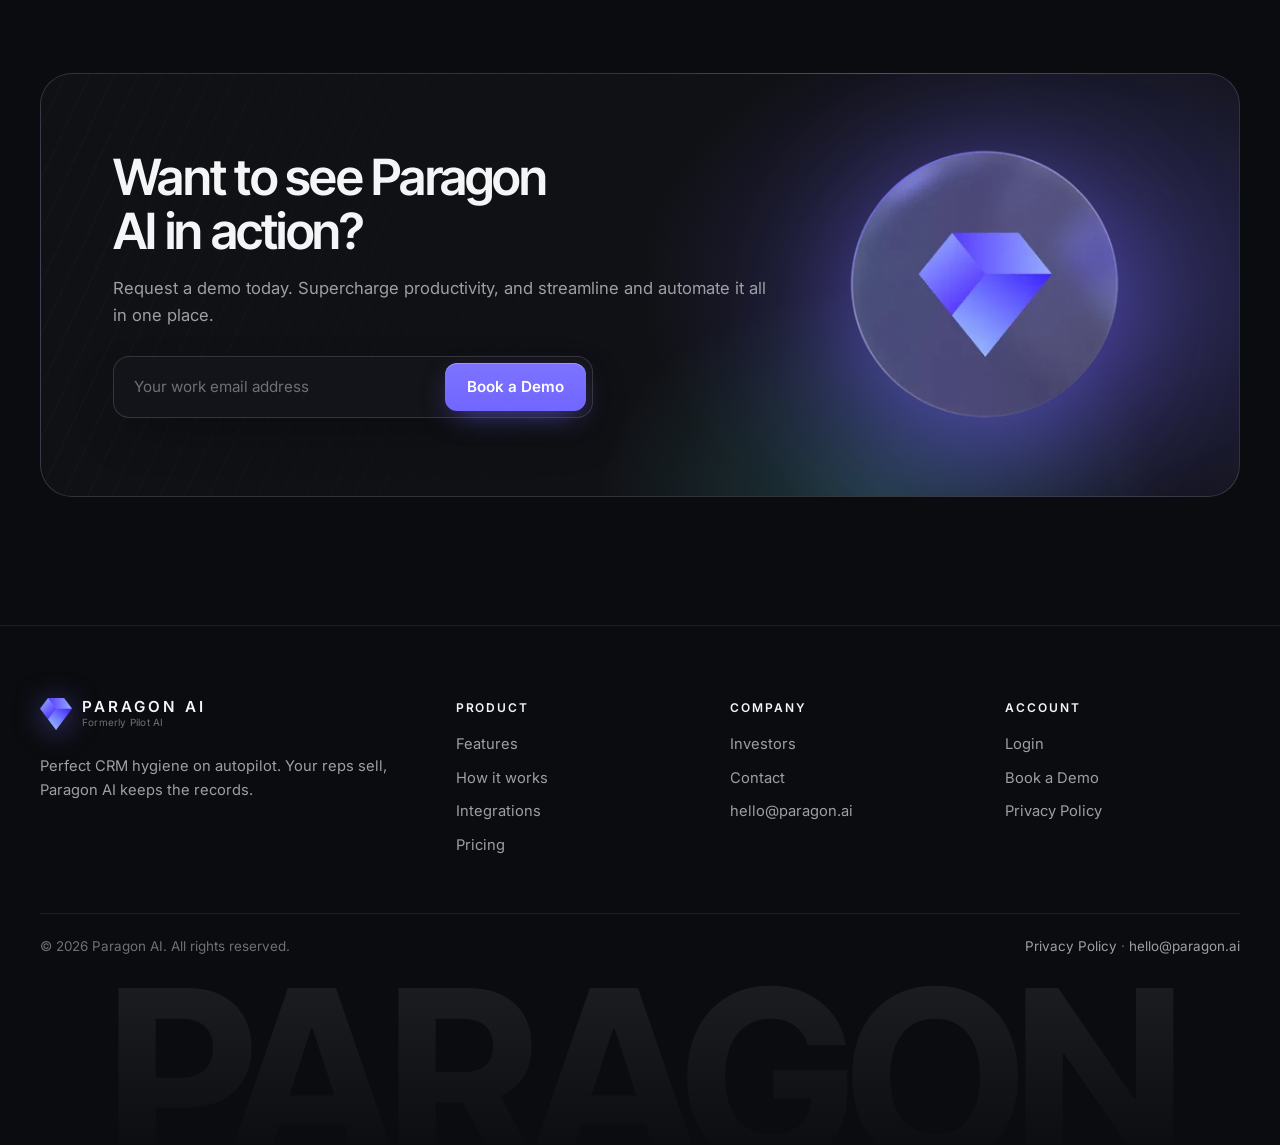
==== commit 80b5ea6b: "Trim investor list to most notable investors" ====
--- a/index.html
+++ b/index.html
@@ -250,14 +250,8 @@
     </div>
     <ul class="firms reveal" data-d="2" aria-label="Investment firms">
       <li class="firm firm--yc"><svg viewBox="0 0 256 256" aria-hidden="true"><rect width="256" height="256" rx="22" fill="currentColor"/><path d="M119.373653,144.745813 L75.43296,62.4315733 L95.5144533,62.4315733 L121.36192,114.52416 C121.759575,115.452022 122.2235,116.413008 122.753707,117.407147 C123.283914,118.401285 123.747838,119.428546 124.145493,120.48896 C124.410597,120.886615 124.609422,121.251127 124.741973,121.582507 C124.874525,121.913886 125.007075,122.212123 125.139627,122.477227 C125.802386,123.802744 126.39886,125.095105 126.929067,126.354347 C127.459274,127.613589 127.923198,128.773399 128.320853,129.833813 C129.381268,127.580433 130.541078,125.1614 131.80032,122.57664 C133.059562,119.99188 134.351922,117.307747 135.67744,114.52416 L161.92256,62.4315733 L180.612267,62.4315733 L136.27392,145.739947 L136.27392,198.826667 L119.373653,198.826667 L119.373653,144.745813 Z" fill="#0B0C0F"/></svg><span aria-hidden="true">Combinator</span><span class="sr-only">Y Combinator</span></li>
-      <li class="firm firm--serif">Pioneer Fund</li>
       <li class="firm firm--caps">Soma Capital</li>
       <li class="firm firm--bold">Liquid <b>2</b> Ventures</li>
-      <li class="firm firm--light">Fundamental <b>Ventures</b></li>
-      <li class="firm firm--wide">Remus Capital</li>
-      <li class="firm firm--serif firm--italic">South Quad</li>
-      <li class="firm firm--bold"><b>SV</b> Tech Ventures</li>
-      <li class="firm firm--caps">Fairchild Fund</li>
     </ul>
     <p class="angels__label reveal">Alongside angel investors including</p>
     <ul class="angels" aria-label="Angel investors">
@@ -265,15 +259,6 @@
       <li class="angel reveal" data-d="2"><span class="angel__av" aria-hidden="true">ES</span><span><b>Emmett Shear</b><small>Co-founder, Twitch</small></span></li>
       <li class="angel reveal" data-d="3"><span class="angel__av" aria-hidden="true">AF</span><span><b>Arash Ferdowsi</b><small>Co-founder, Dropbox</small></span></li>
       <li class="angel reveal" data-d="4"><span class="angel__av" aria-hidden="true">AA</span><span><b>Austen Allred</b><small>Founder, BloomTech</small></span></li>
-      <li class="angel reveal" data-d="1"><span class="angel__av" aria-hidden="true">SR</span><span><b>Samvit Ramadurgam</b><small>Founder, Forge</small></span></li>
-      <li class="angel reveal" data-d="2"><span class="angel__av" aria-hidden="true">JC</span><span><b>Jennifer Campbell</b><small>Angel investor</small></span></li>
-      <li class="angel reveal" data-d="3"><span class="angel__av" aria-hidden="true">MB</span><span><b>Marc Bhargava</b><small>Angel investor</small></span></li>
-      <li class="angel reveal" data-d="4"><span class="angel__av" aria-hidden="true">JM</span><span><b>John Melas-Kyriazi</b><small>Angel investor</small></span></li>
-      <li class="angel reveal" data-d="1"><span class="angel__av" aria-hidden="true">AR</span><span><b>Alan Rutledge</b><small>Angel investor</small></span></li>
-      <li class="angel reveal" data-d="2"><span class="angel__av" aria-hidden="true">OP</span><span><b>Olivier Porte</b><small>Angel investor</small></span></li>
-      <li class="angel reveal" data-d="3"><span class="angel__av" aria-hidden="true">PO</span><span><b>Poya Osgouei</b><small>Angel investor</small></span></li>
-      <li class="angel reveal" data-d="4"><span class="angel__av" aria-hidden="true">BL</span><span><b>Bo Lu</b><small>Angel investor</small></span></li>
-      <li class="angel reveal" data-d="1"><span class="angel__av" aria-hidden="true">WD</span><span><b>Wei Deng</b><small>Angel investor</small></span></li>
     </ul>
   </div>
 </section>
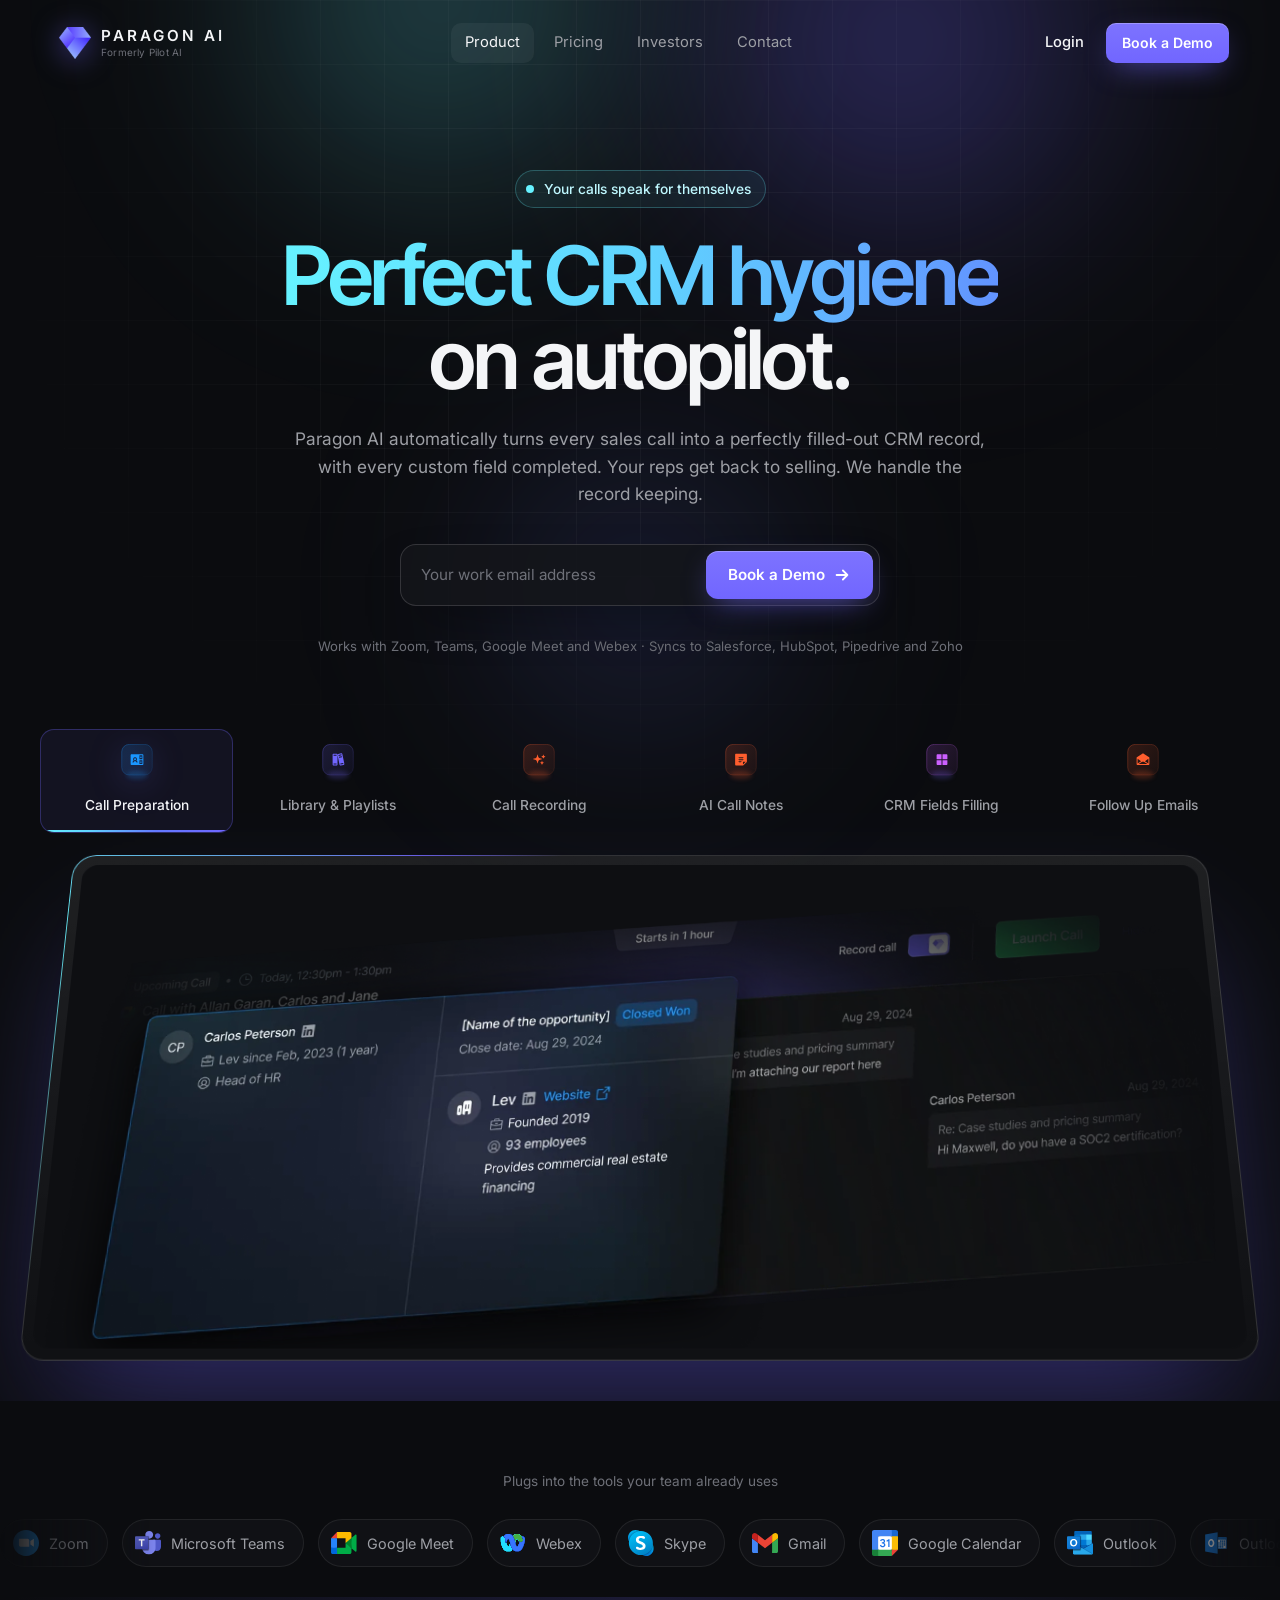
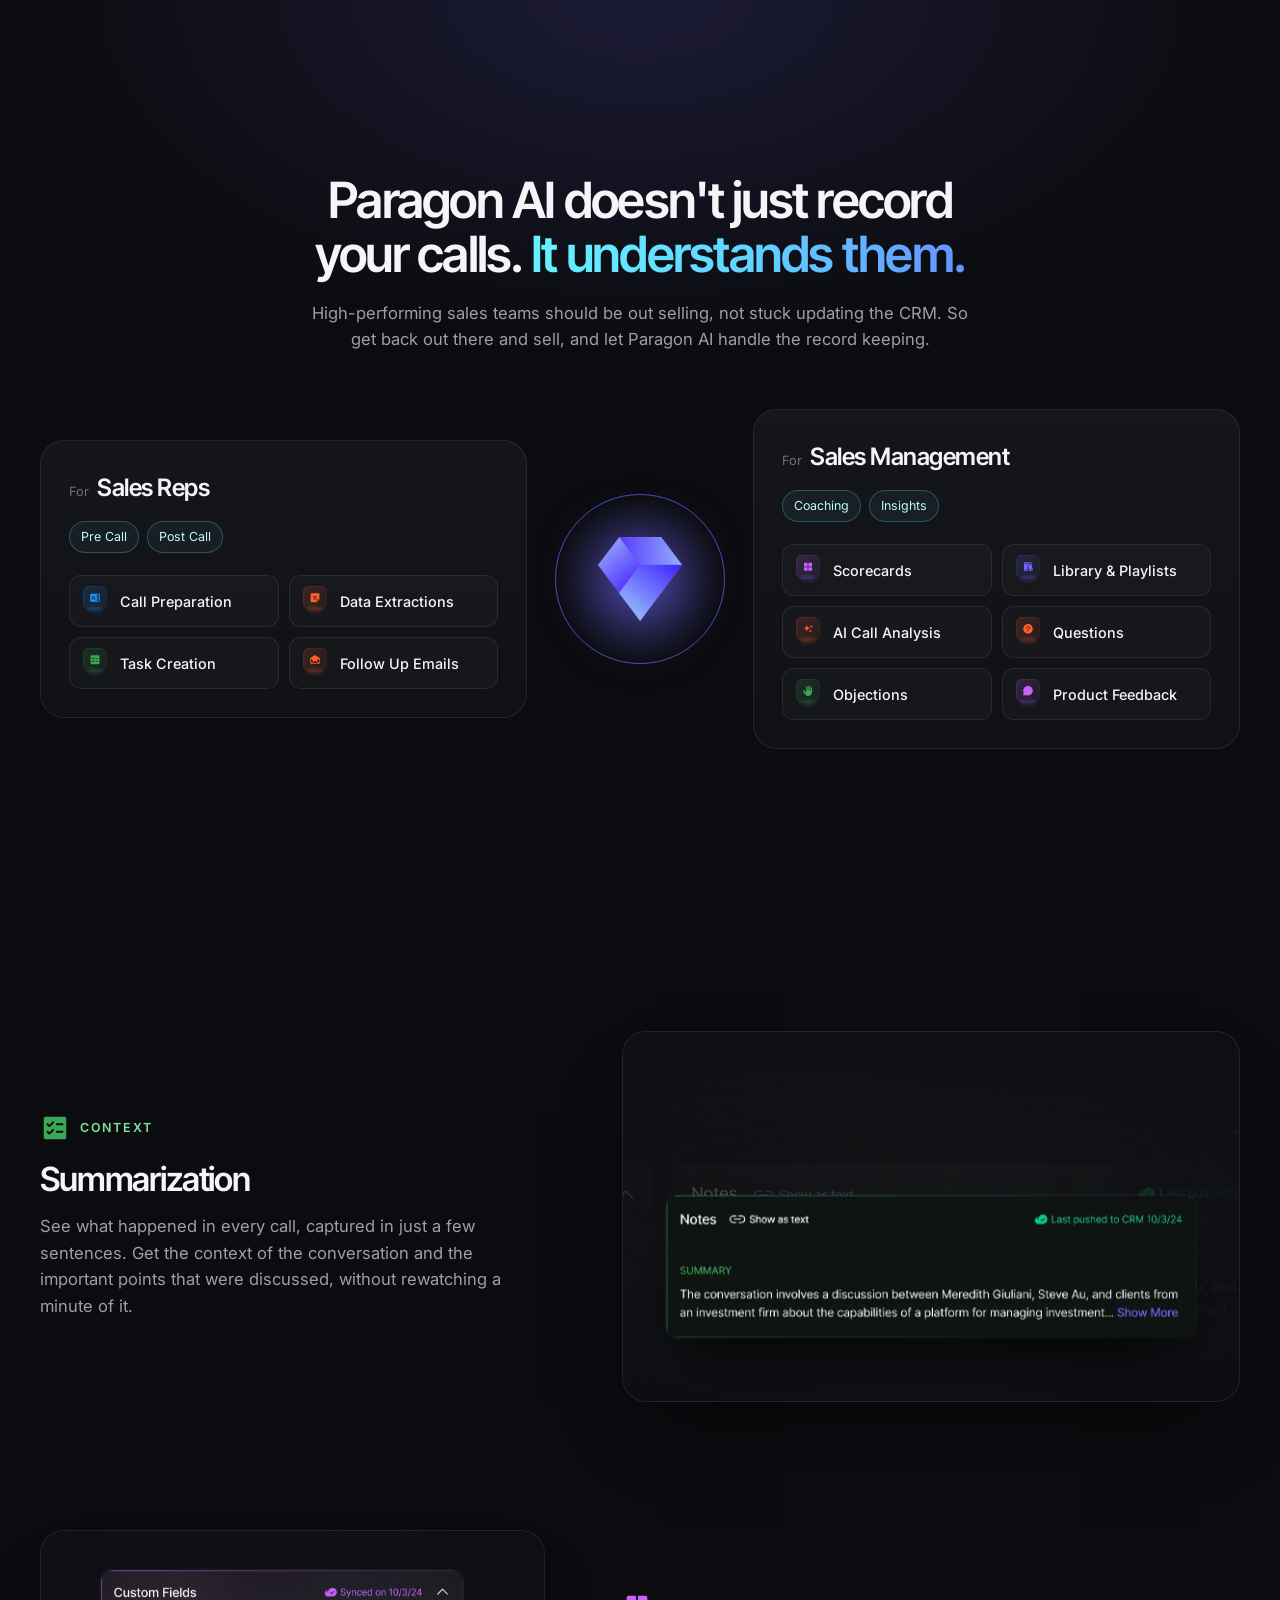
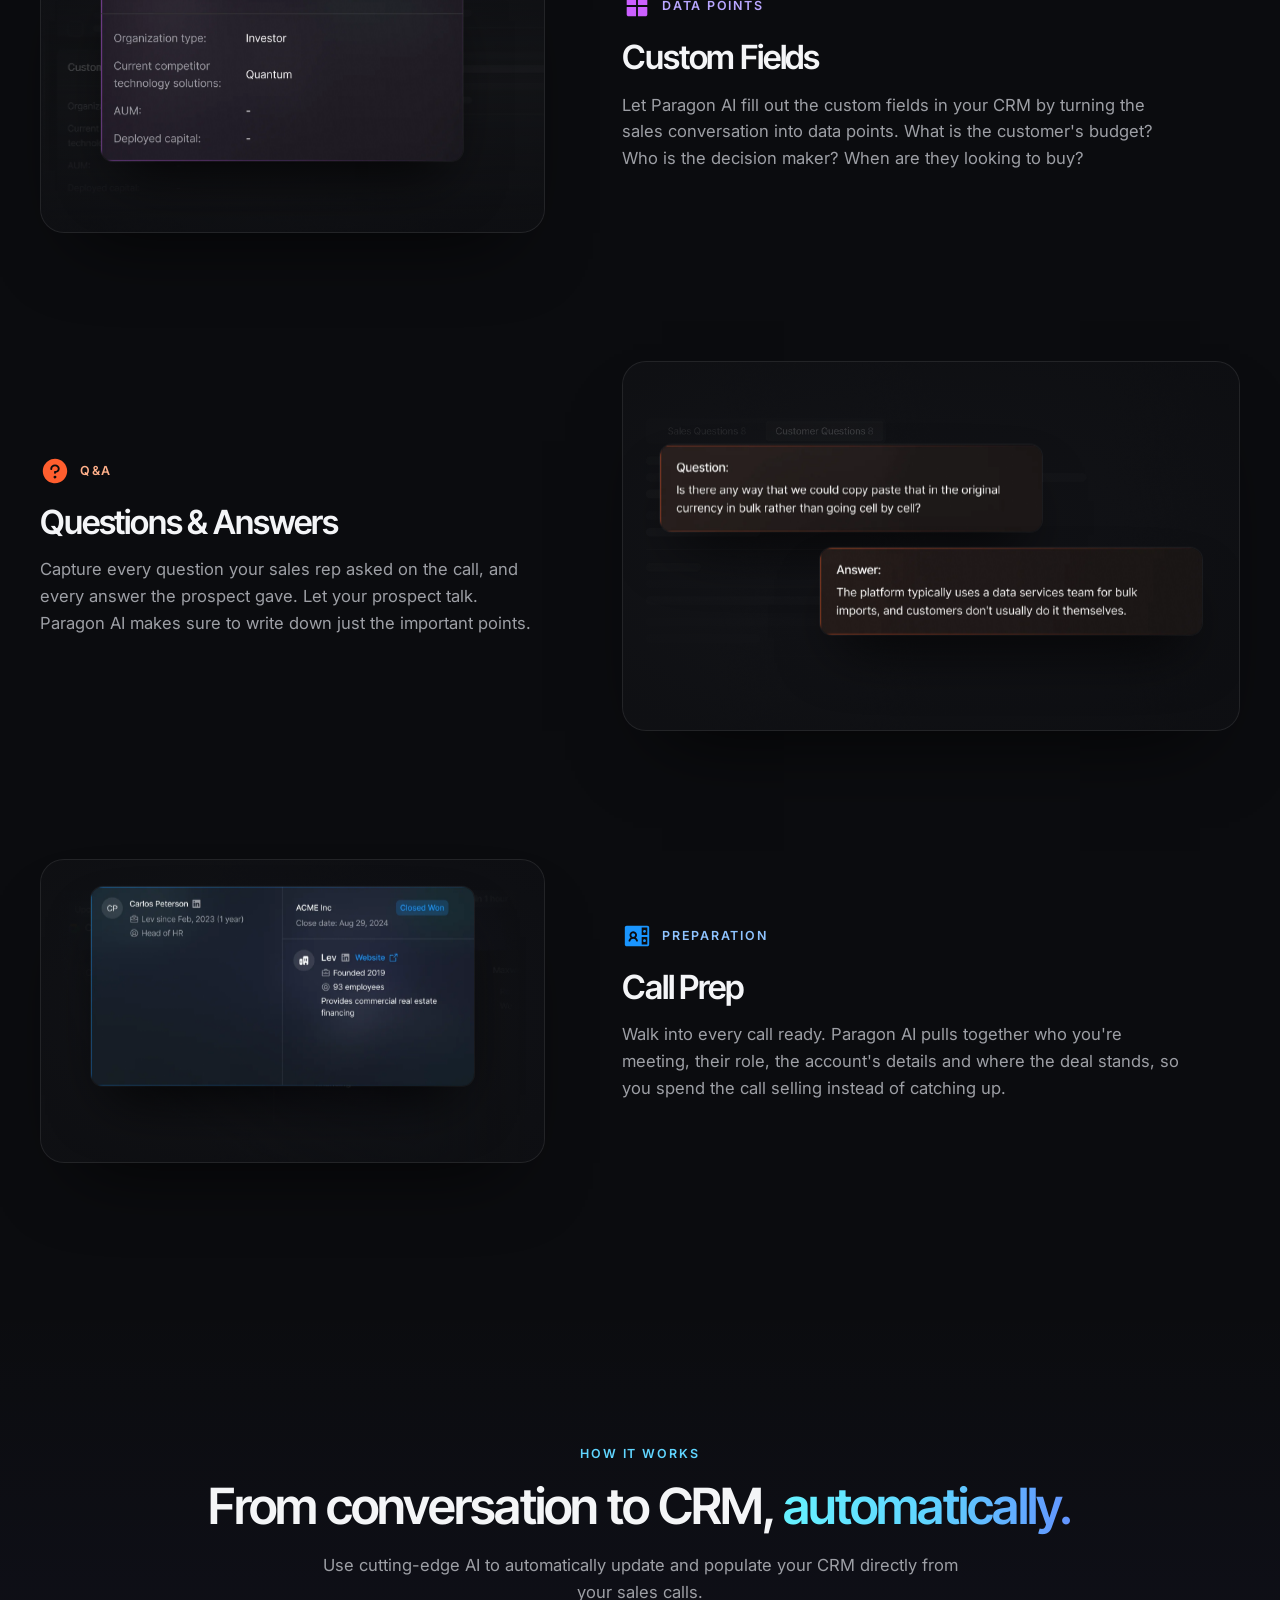
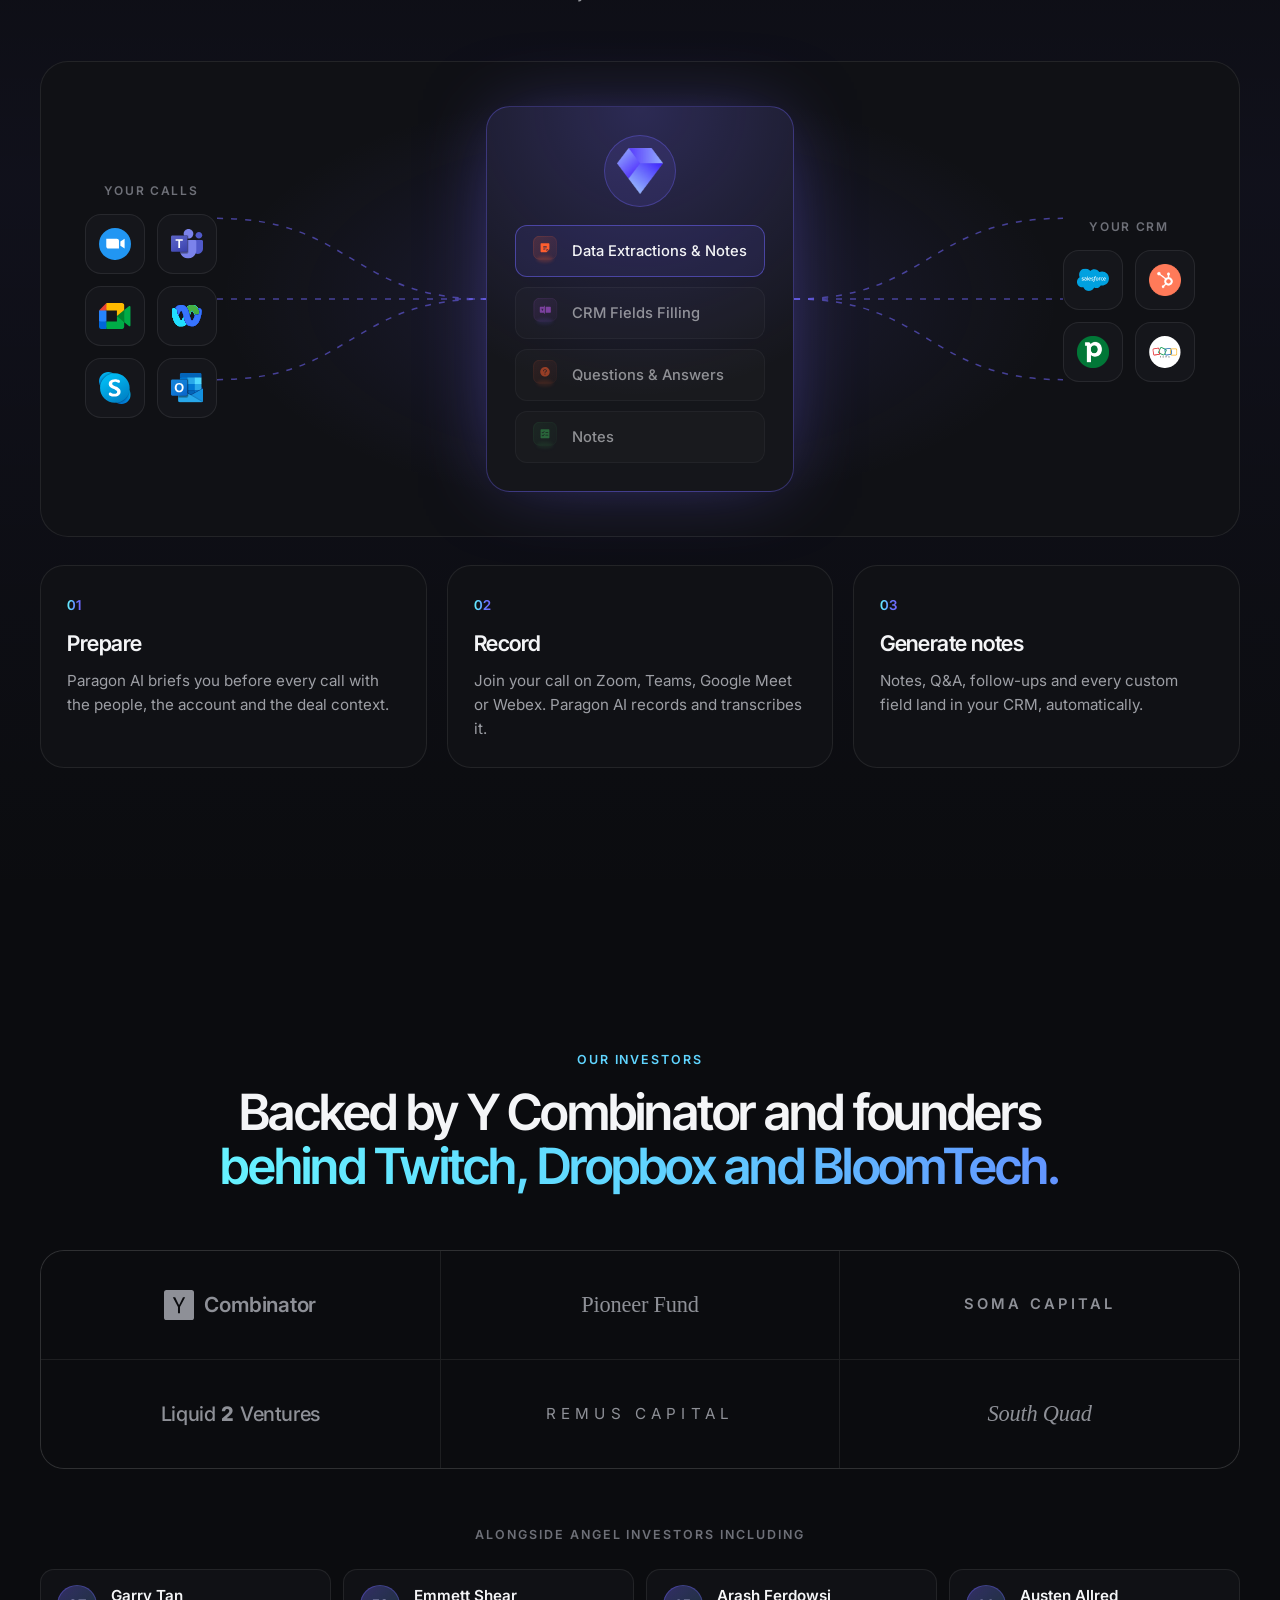
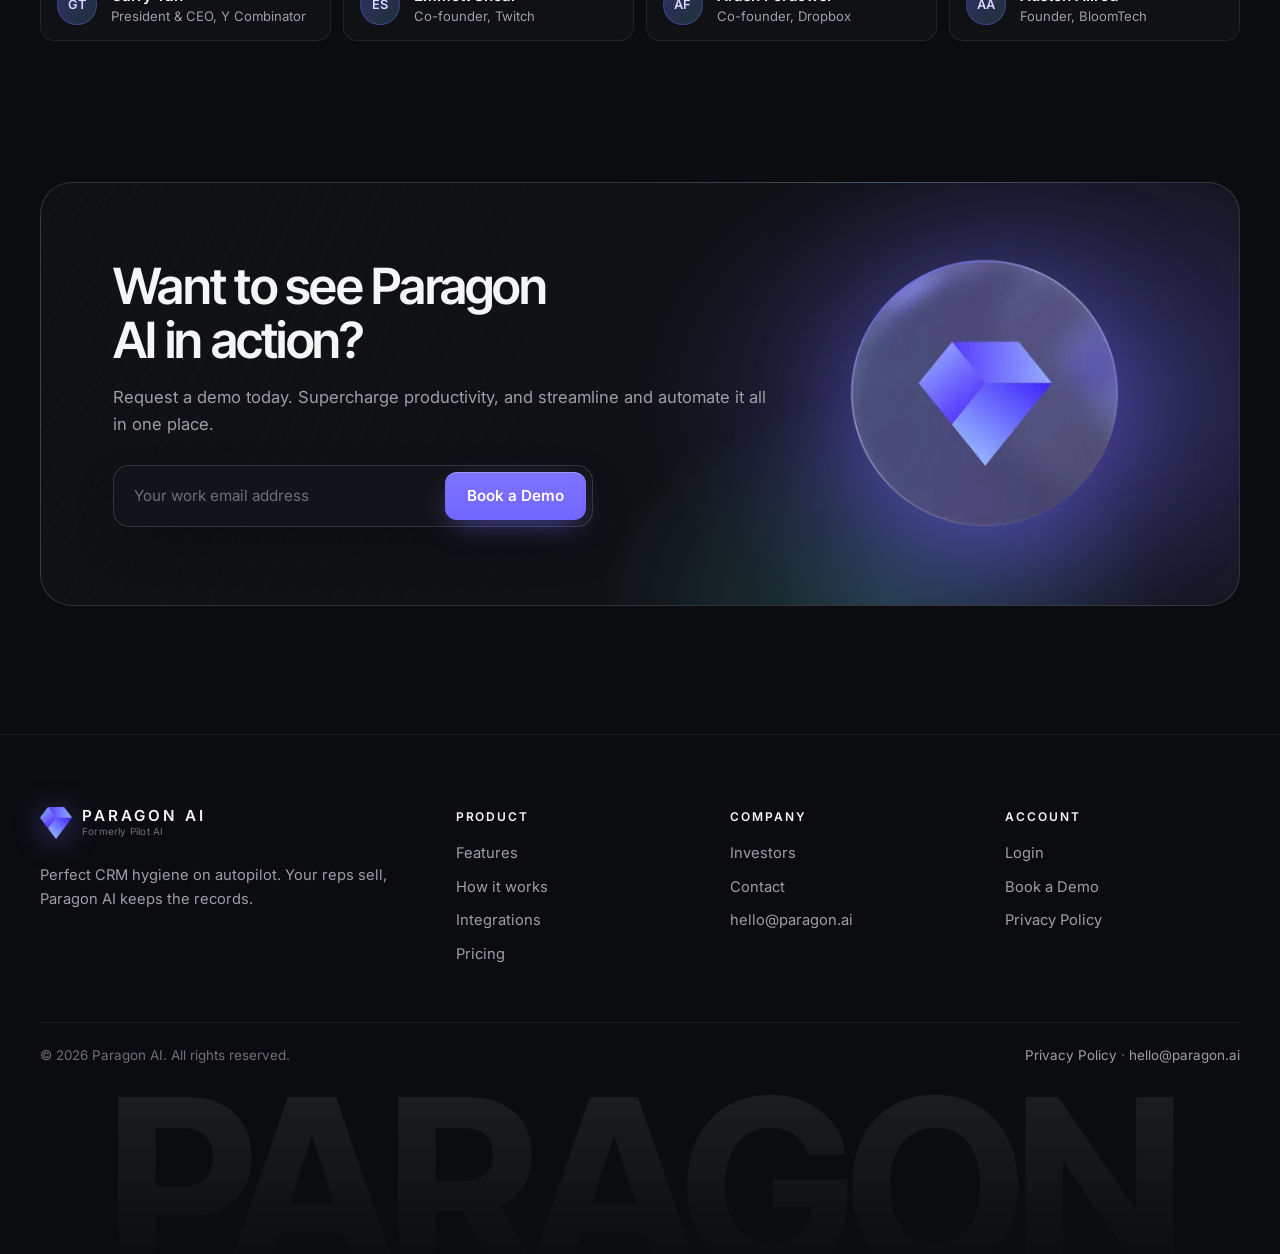
==== commit 620229d6: "Show six investor funds; balance mobile fund grid" ====
--- a/index.html
+++ b/index.html
@@ -250,8 +250,11 @@
     </div>
     <ul class="firms reveal" data-d="2" aria-label="Investment firms">
       <li class="firm firm--yc"><svg viewBox="0 0 256 256" aria-hidden="true"><rect width="256" height="256" rx="22" fill="currentColor"/><path d="M119.373653,144.745813 L75.43296,62.4315733 L95.5144533,62.4315733 L121.36192,114.52416 C121.759575,115.452022 122.2235,116.413008 122.753707,117.407147 C123.283914,118.401285 123.747838,119.428546 124.145493,120.48896 C124.410597,120.886615 124.609422,121.251127 124.741973,121.582507 C124.874525,121.913886 125.007075,122.212123 125.139627,122.477227 C125.802386,123.802744 126.39886,125.095105 126.929067,126.354347 C127.459274,127.613589 127.923198,128.773399 128.320853,129.833813 C129.381268,127.580433 130.541078,125.1614 131.80032,122.57664 C133.059562,119.99188 134.351922,117.307747 135.67744,114.52416 L161.92256,62.4315733 L180.612267,62.4315733 L136.27392,145.739947 L136.27392,198.826667 L119.373653,198.826667 L119.373653,144.745813 Z" fill="#0B0C0F"/></svg><span aria-hidden="true">Combinator</span><span class="sr-only">Y Combinator</span></li>
+      <li class="firm firm--serif">Pioneer Fund</li>
       <li class="firm firm--caps">Soma Capital</li>
       <li class="firm firm--bold">Liquid <b>2</b> Ventures</li>
+      <li class="firm firm--wide">Remus Capital</li>
+      <li class="firm firm--serif firm--italic">South Quad</li>
     </ul>
     <p class="angels__label reveal">Alongside angel investors including</p>
     <ul class="angels" aria-label="Angel investors">
--- a/styles.css
+++ b/styles.css
@@ -388,7 +388,7 @@
   .caps{grid-template-columns:1fr}
   .firms{grid-template-columns:repeat(2,1fr)}
   .firm{min-height:80px;font-size:1rem;white-space:normal;text-align:center;padding:14px 10px}
-  .firm:last-child{grid-column:1/-1}
+  .firm:last-child:nth-child(odd){grid-column:1/-1}
   .firm--caps{font-size:.72rem;letter-spacing:.14em}.firm--wide{font-size:.74rem;letter-spacing:.2em}.firm--serif{font-size:1.12rem}
   .firm--yc svg{width:24px;height:24px}
   .angels{grid-template-columns:1fr 1fr;gap:8px}
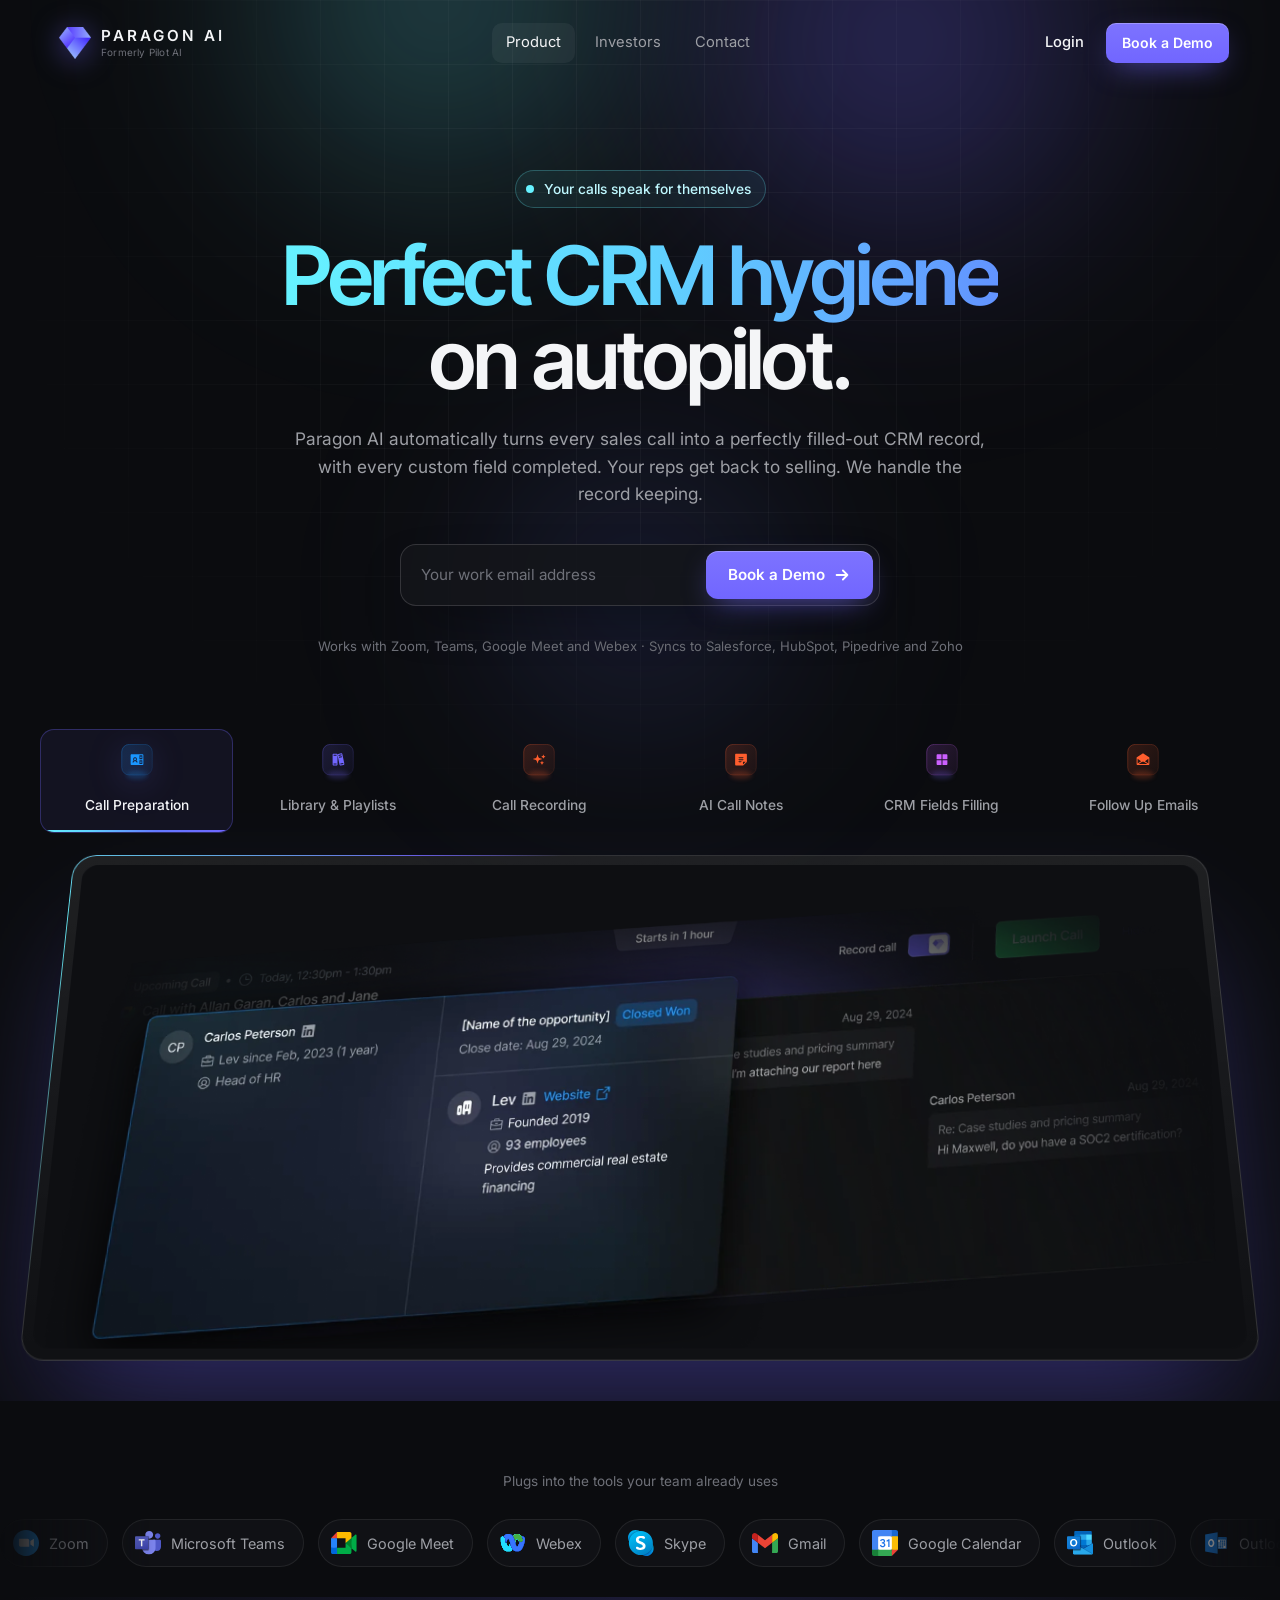
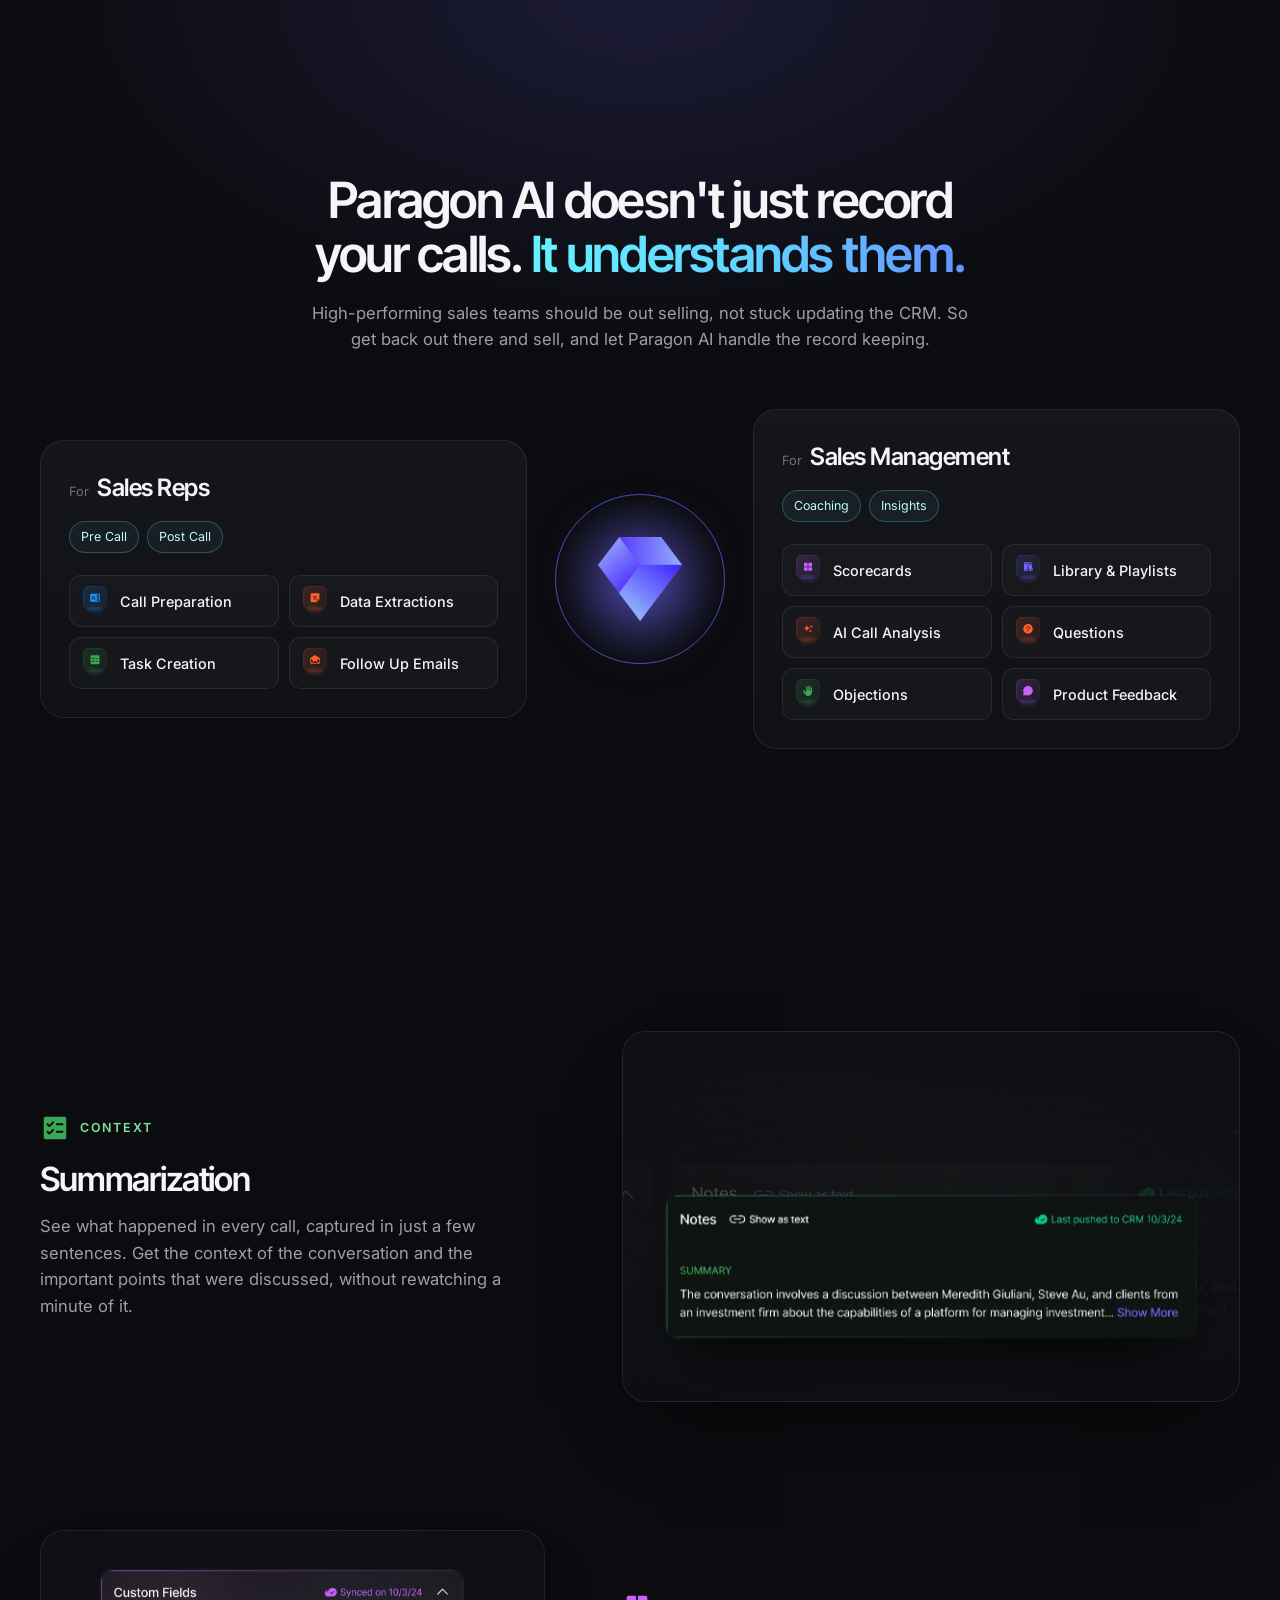
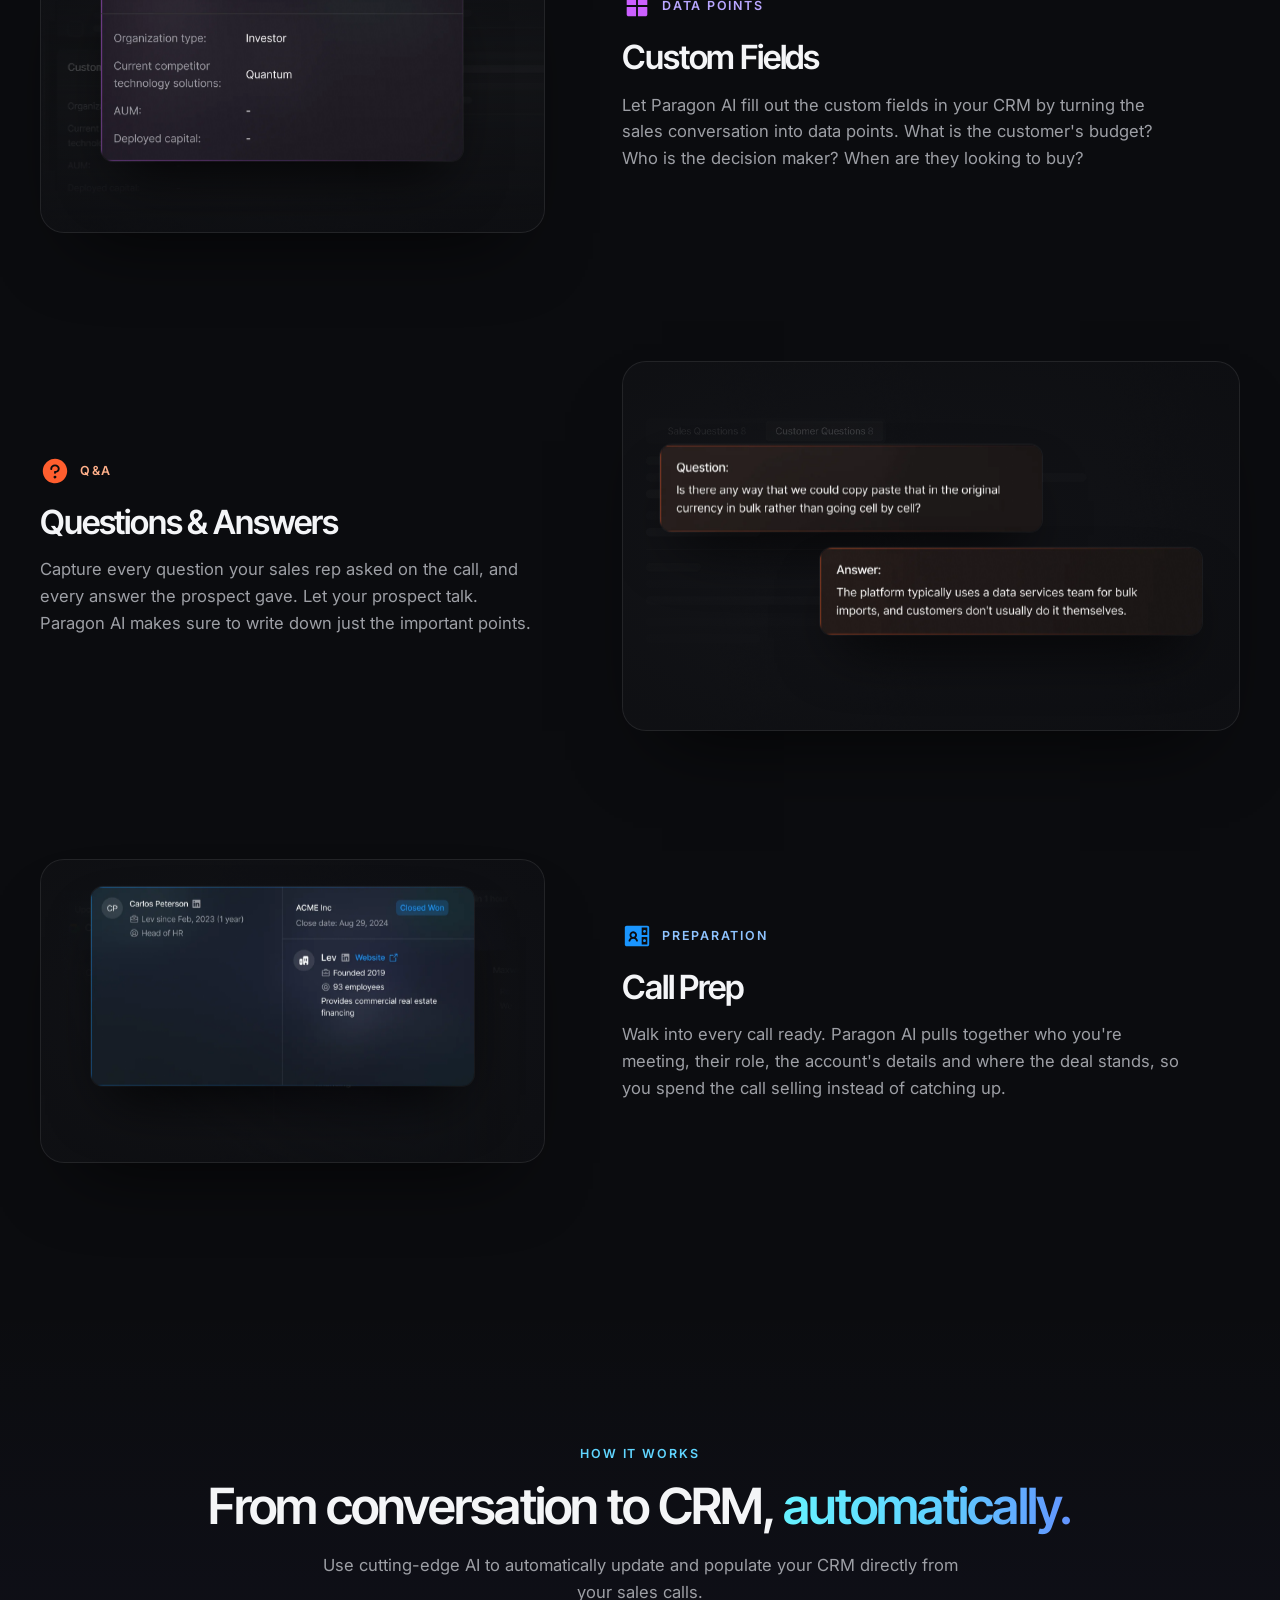
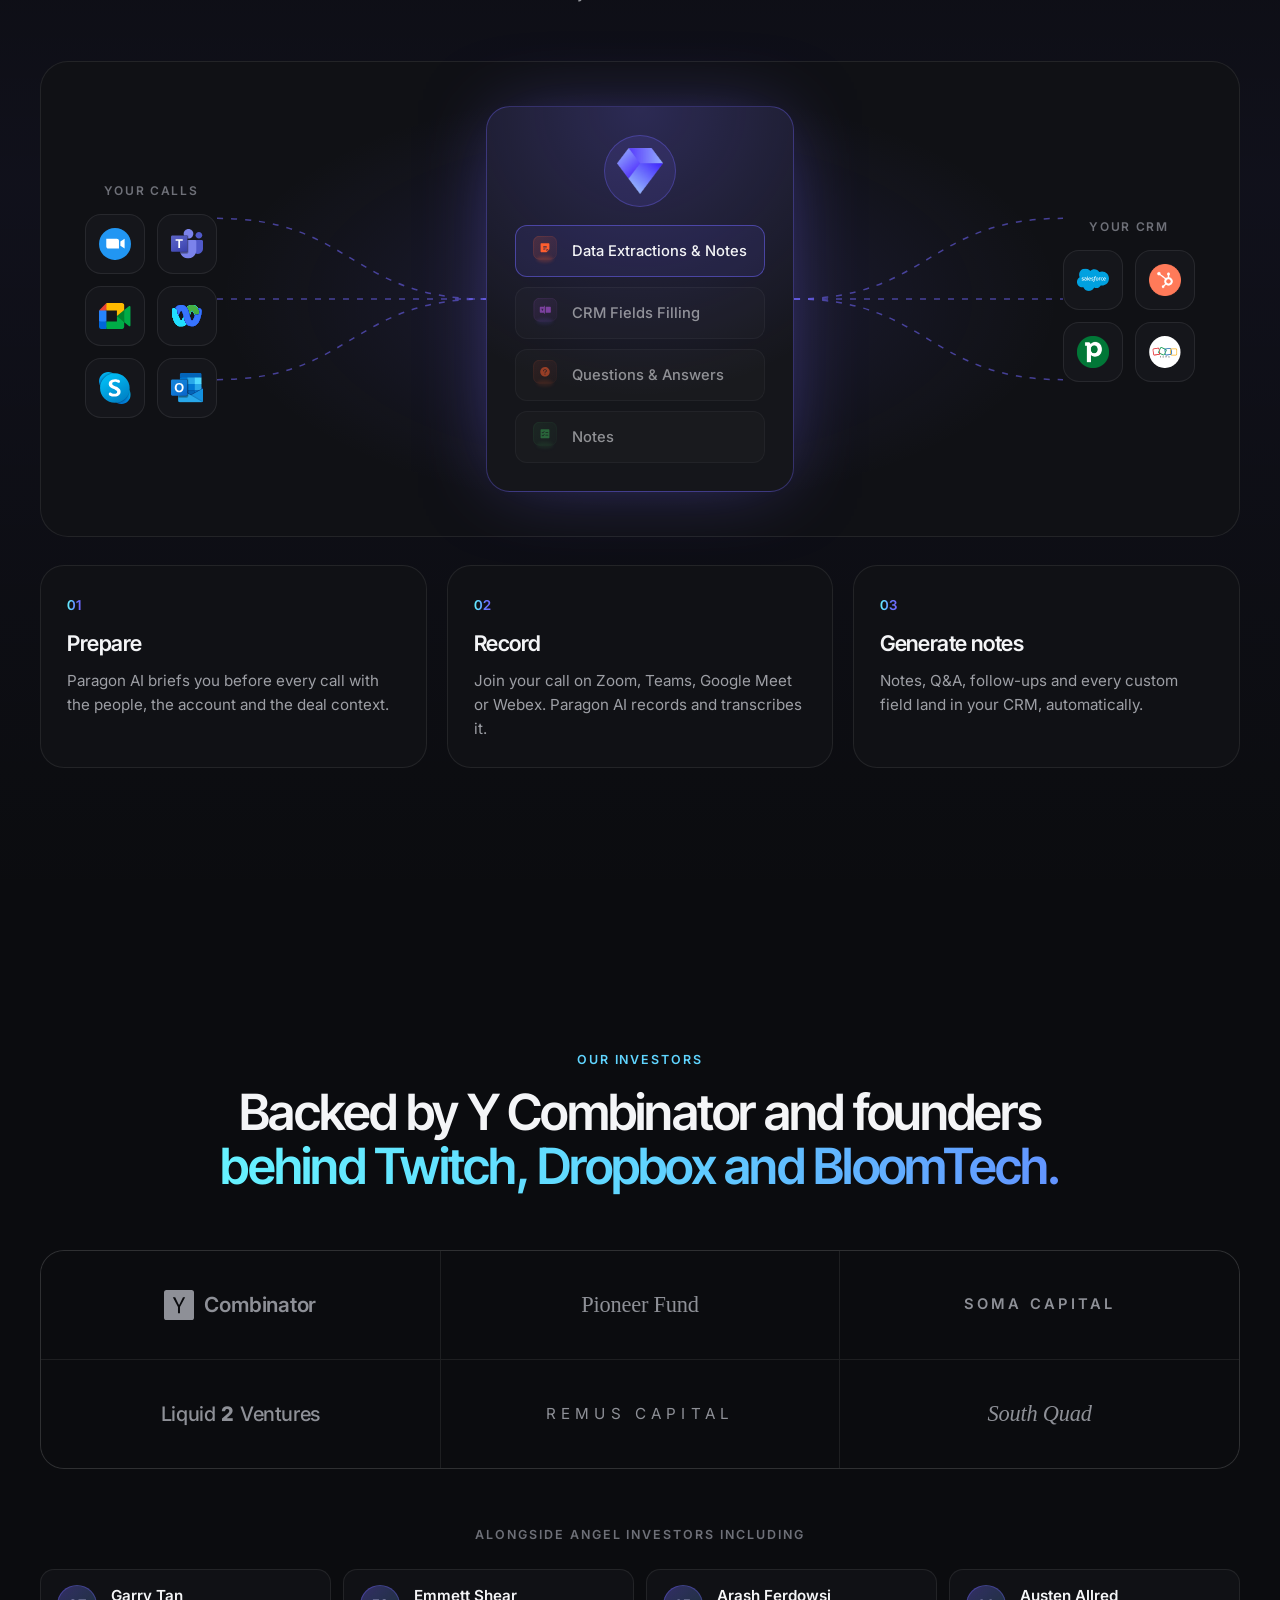
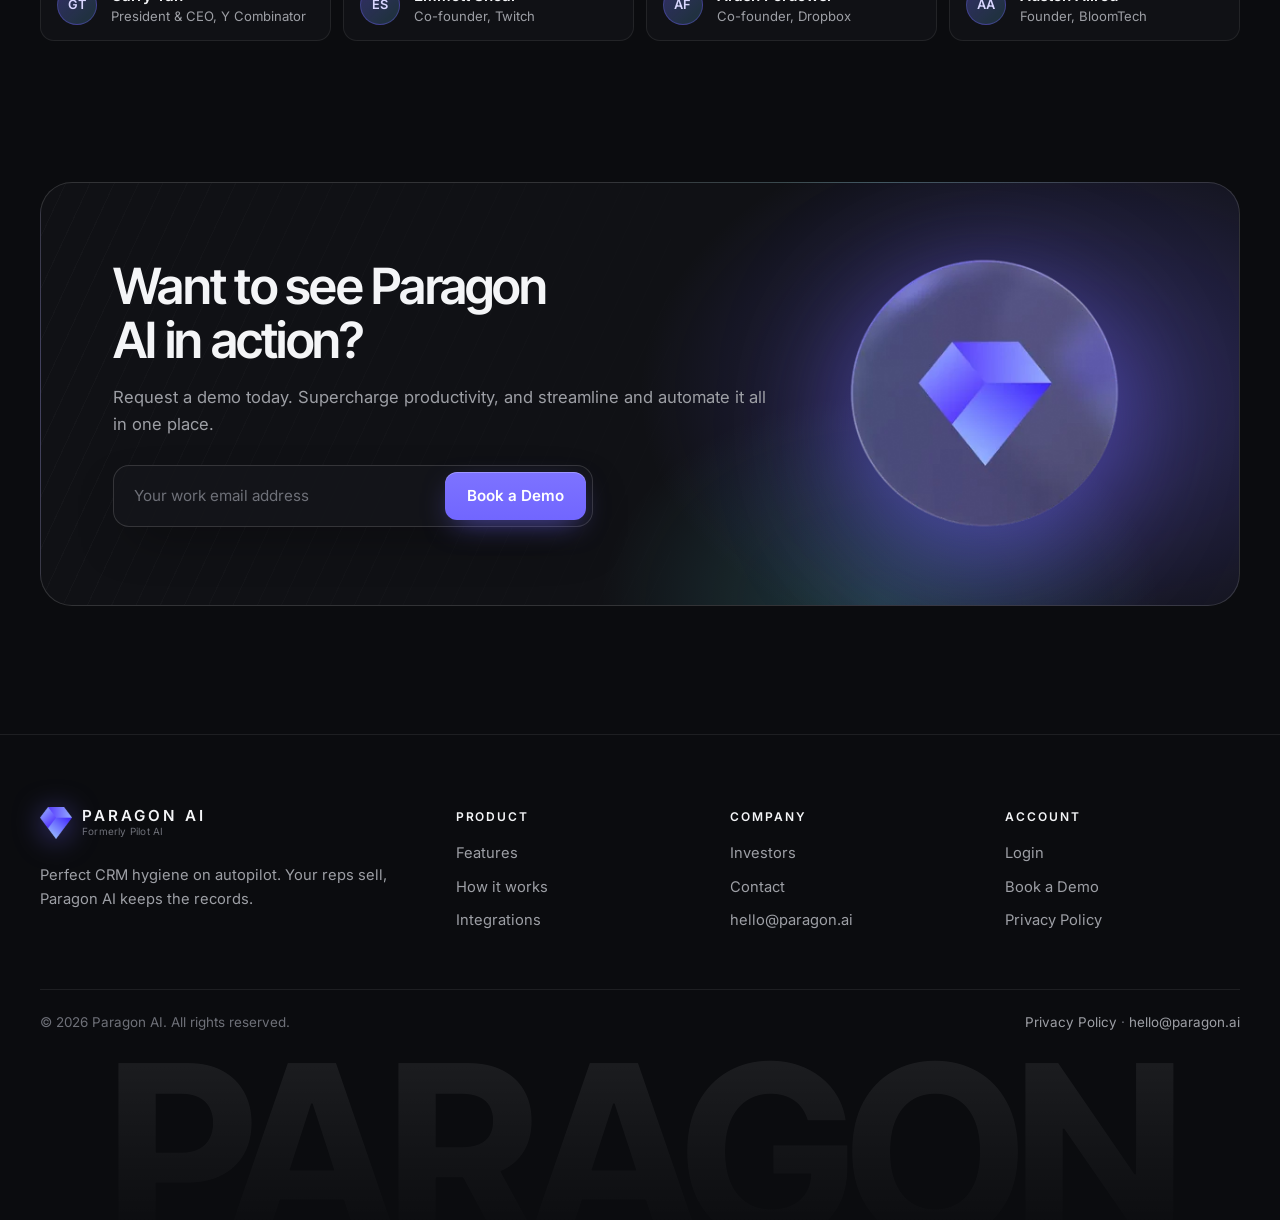
==== commit 5ba1c8e5: "Remove Pricing page and all links to it" ====
--- a/index.html
+++ b/index.html
@@ -40,7 +40,6 @@
     </a>
     <nav class="nav__links" id="nav-links" aria-label="Primary">
       <a href="/" aria-current="page">Product</a>
-      <a href="/pricing/">Pricing</a>
       <a href="/#investors">Investors</a>
       <a href="/contact-us/">Contact</a>
       <a class="nav__login nav__login--mobile" href="https://app.paragon.ai/">Login</a>
@@ -299,7 +298,7 @@
       </a>
       <p>Perfect CRM hygiene on autopilot. Your reps sell, Paragon AI keeps the records.</p>
     </div>
-    <nav class="footer__col" aria-label="Product"><h2>Product</h2><a href="/#features">Features</a><a href="/#how">How it works</a><a href="/#integrations">Integrations</a><a href="/pricing/">Pricing</a></nav>
+    <nav class="footer__col" aria-label="Product"><h2>Product</h2><a href="/#features">Features</a><a href="/#how">How it works</a><a href="/#integrations">Integrations</a></nav>
     <nav class="footer__col" aria-label="Company"><h2>Company</h2><a href="/#investors">Investors</a><a href="/contact-us/">Contact</a><a href="mailto:hello@paragon.ai">hello@paragon.ai</a></nav>
     <nav class="footer__col" aria-label="Account"><h2>Account</h2><a href="https://app.paragon.ai/">Login</a><button type="button" class="linklike" data-demo>Book a Demo</button><a href="/privacy-policy/">Privacy Policy</a></nav>
   </div>
--- a/styles.css
+++ b/styles.css
@@ -239,35 +239,10 @@
 .cta__gem{grid-column:2;grid-row:1;justify-self:center;width:min(280px,100%);animation:bob 7s ease-in-out infinite;filter:drop-shadow(0 30px 60px rgba(113,102,255,.55))}
 .cta__beam{position:absolute;inset:0;background:repeating-linear-gradient(115deg,rgba(255,255,255,.025) 0 1px,transparent 1px 22px);mask-image:linear-gradient(90deg,#000,transparent 70%);-webkit-mask-image:linear-gradient(90deg,#000,transparent 70%)}
 
-/* page hero / pricing / contact / doc */
+/* page hero / contact / doc */
 .page-hero{position:relative;padding:170px 0 120px;overflow:hidden}
 .page-hero>.wrap{position:relative;z-index:1}
 .page-hero .h1{max-width:16em}
-.billing{position:relative;display:inline-grid;grid-template-columns:1fr 1fr;margin-top:34px;padding:5px;border-radius:14px;border:1px solid var(--line-2);background:var(--bg-2)}
-.billing button{position:relative;z-index:1;display:inline-flex;align-items:center;justify-content:center;gap:8px;padding:10px 20px;border:0;background:none;cursor:pointer;color:var(--muted);font-weight:500;font-size:.92rem;transition:color .3s}
-.billing button[aria-checked="true"]{color:#fff}
-.billing__save{font-size:.72rem;padding:2px 8px;border-radius:999px;background:rgba(59,167,85,.18);color:#7EE2A0}
-.billing__thumb{position:absolute;top:5px;bottom:5px;left:5px;width:calc(50% - 5px);border-radius:10px;background:linear-gradient(180deg,#7D73FF,var(--violet));transition:transform .45s var(--ease)}
-.billing.is-yearly .billing__thumb{transform:translateX(100%)}
-.plans{display:grid;grid-template-columns:repeat(2,minmax(0,420px));justify-content:center;gap:24px;margin-top:20px}
-.plan{position:relative;padding:34px;border-radius:var(--r-lg);border:1px solid var(--line);background:linear-gradient(180deg,var(--surface),var(--bg-2));display:flex;flex-direction:column;transition:transform .45s var(--ease),border-color .45s}
-.plan:hover{transform:translateY(-4px);border-color:var(--line-2)}
-.plan--feature{border-color:rgba(113,102,255,.45);background:radial-gradient(500px 260px at 50% 0%,rgba(113,102,255,.22),transparent 70%),linear-gradient(180deg,var(--surface),var(--bg-2))}
-.plan__badge{position:absolute;top:20px;right:20px;font-size:.72rem;padding:4px 10px;border-radius:999px;background:rgba(113,102,255,.2);color:#D9D6FF;font-weight:600}
-.plan__name{font-family:var(--display);font-size:1.4rem;font-weight:600;letter-spacing:-.02em}
-.plan__for{color:var(--muted);font-size:.92rem;margin-top:6px;min-height:3em}
-.plan__price{display:flex;align-items:baseline;gap:8px;margin-top:22px}
-.plan__amt{font-family:var(--display);font-size:3.2rem;font-weight:600;letter-spacing:-.04em;line-height:1;display:inline-block}
-.plan__amt.is-swap{animation:swap .45s var(--ease)}
-@keyframes swap{from{opacity:0;transform:translateY(10px)}}
-.plan__amt--text{font-size:2.4rem}
-.plan__per{color:var(--muted);font-size:.92rem}
-.plan__billed{color:var(--dim);font-size:.82rem;margin:6px 0 24px}
-.plan__list{display:grid;gap:12px;margin-top:28px;padding-top:24px;border-top:1px solid var(--line)}
-.plan__list li{position:relative;padding-left:30px;font-size:.95rem}
-.plan__list li::before{content:"";position:absolute;left:0;top:2px;width:20px;height:20px;border-radius:50%;background:rgba(59,167,85,.18) url("data:image/svg+xml,%3Csvg xmlns='http://www.w3.org/2000/svg' viewBox='0 0 20 20' fill='none' stroke='%237EE2A0' stroke-width='2.4' stroke-linecap='round' stroke-linejoin='round'%3E%3Cpath d='M5.5 10.5l3 3 6-7'/%3E%3C/svg%3E") center/13px no-repeat}
-.plans__note{text-align:center;margin-top:36px;color:var(--muted);font-size:.92rem}
-.plans__note a{color:var(--text)}
 
 .contact{display:grid;grid-template-columns:1fr 1fr;gap:64px;align-items:start}
 .contact .lead{margin-top:20px}
@@ -398,7 +373,6 @@
   .flow__steps{min-width:0;width:100%}
   .flow__core{width:100%;padding:20px}
   .co-card{padding:28px}
-  .plans{grid-template-columns:1fr}
   .cform{padding:22px}
   .cform__row{grid-template-columns:1fr}
   .footer__top{grid-template-columns:1fr 1fr}
